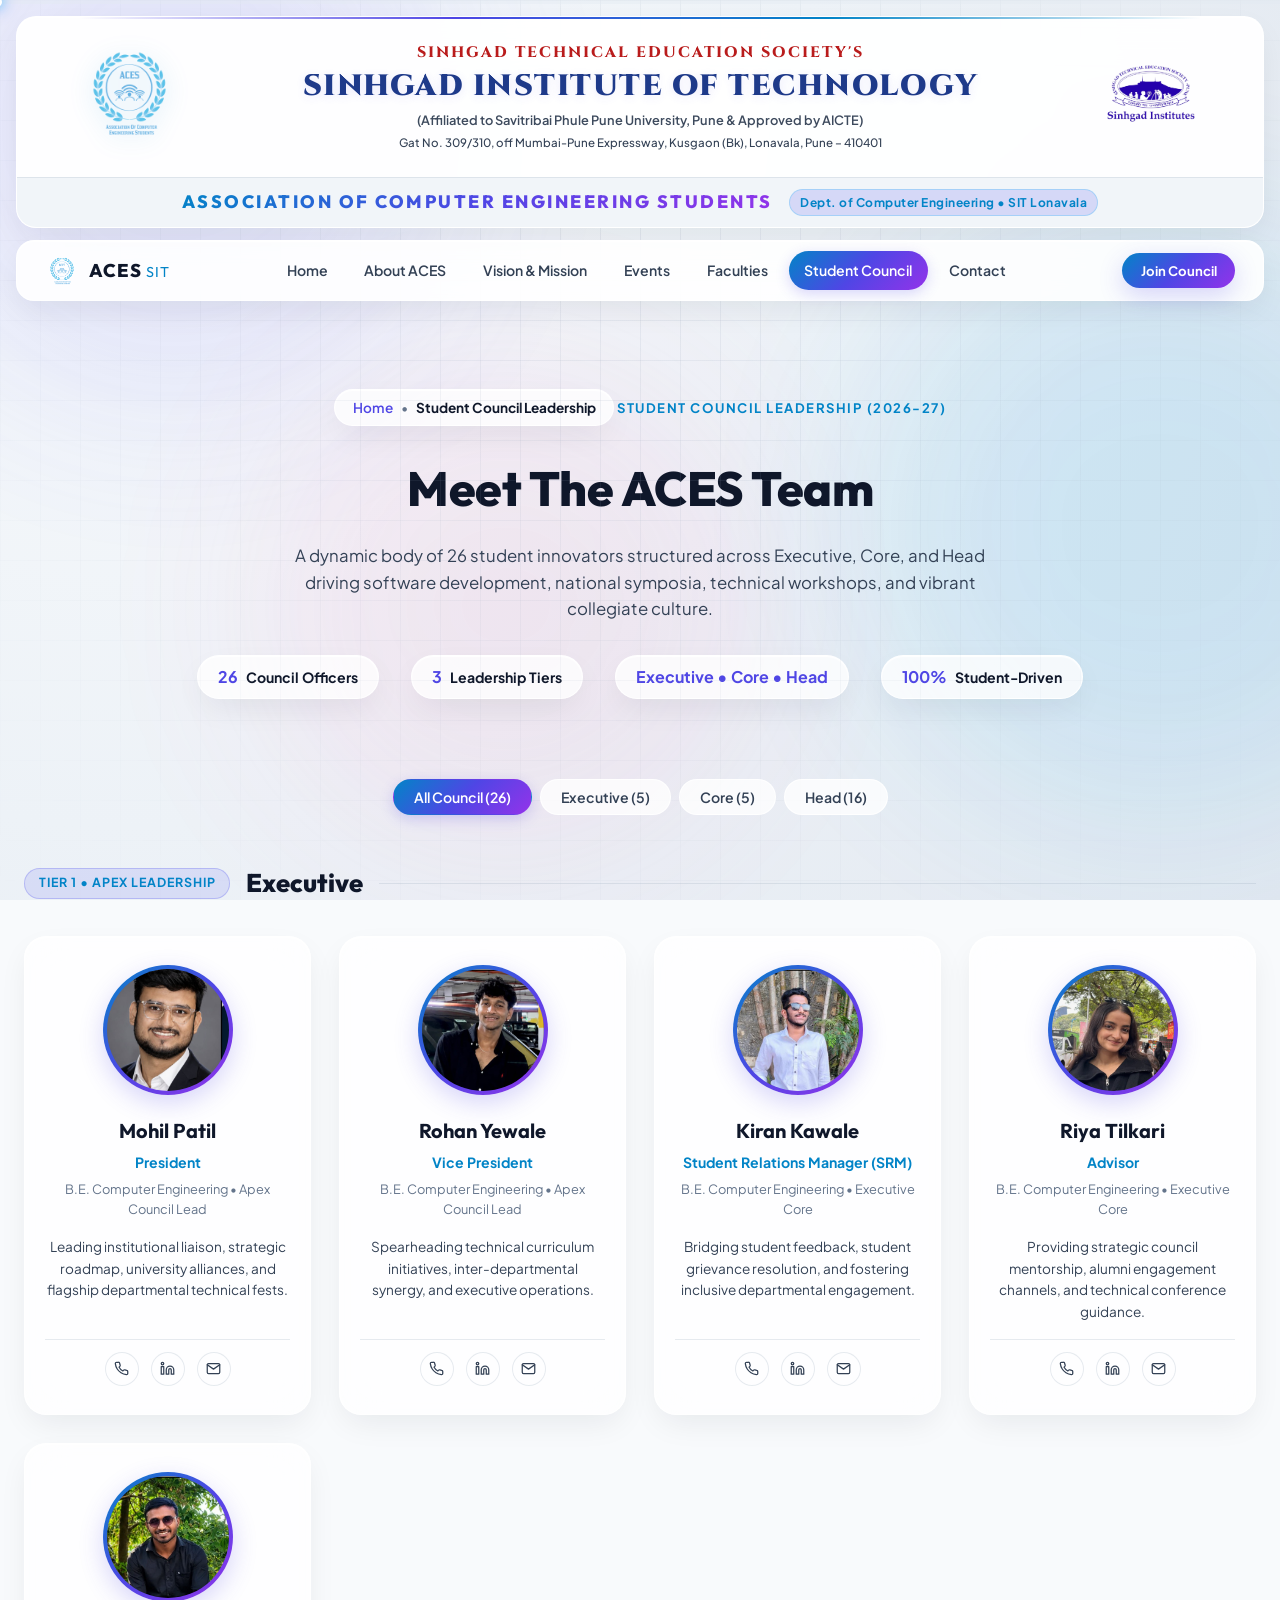
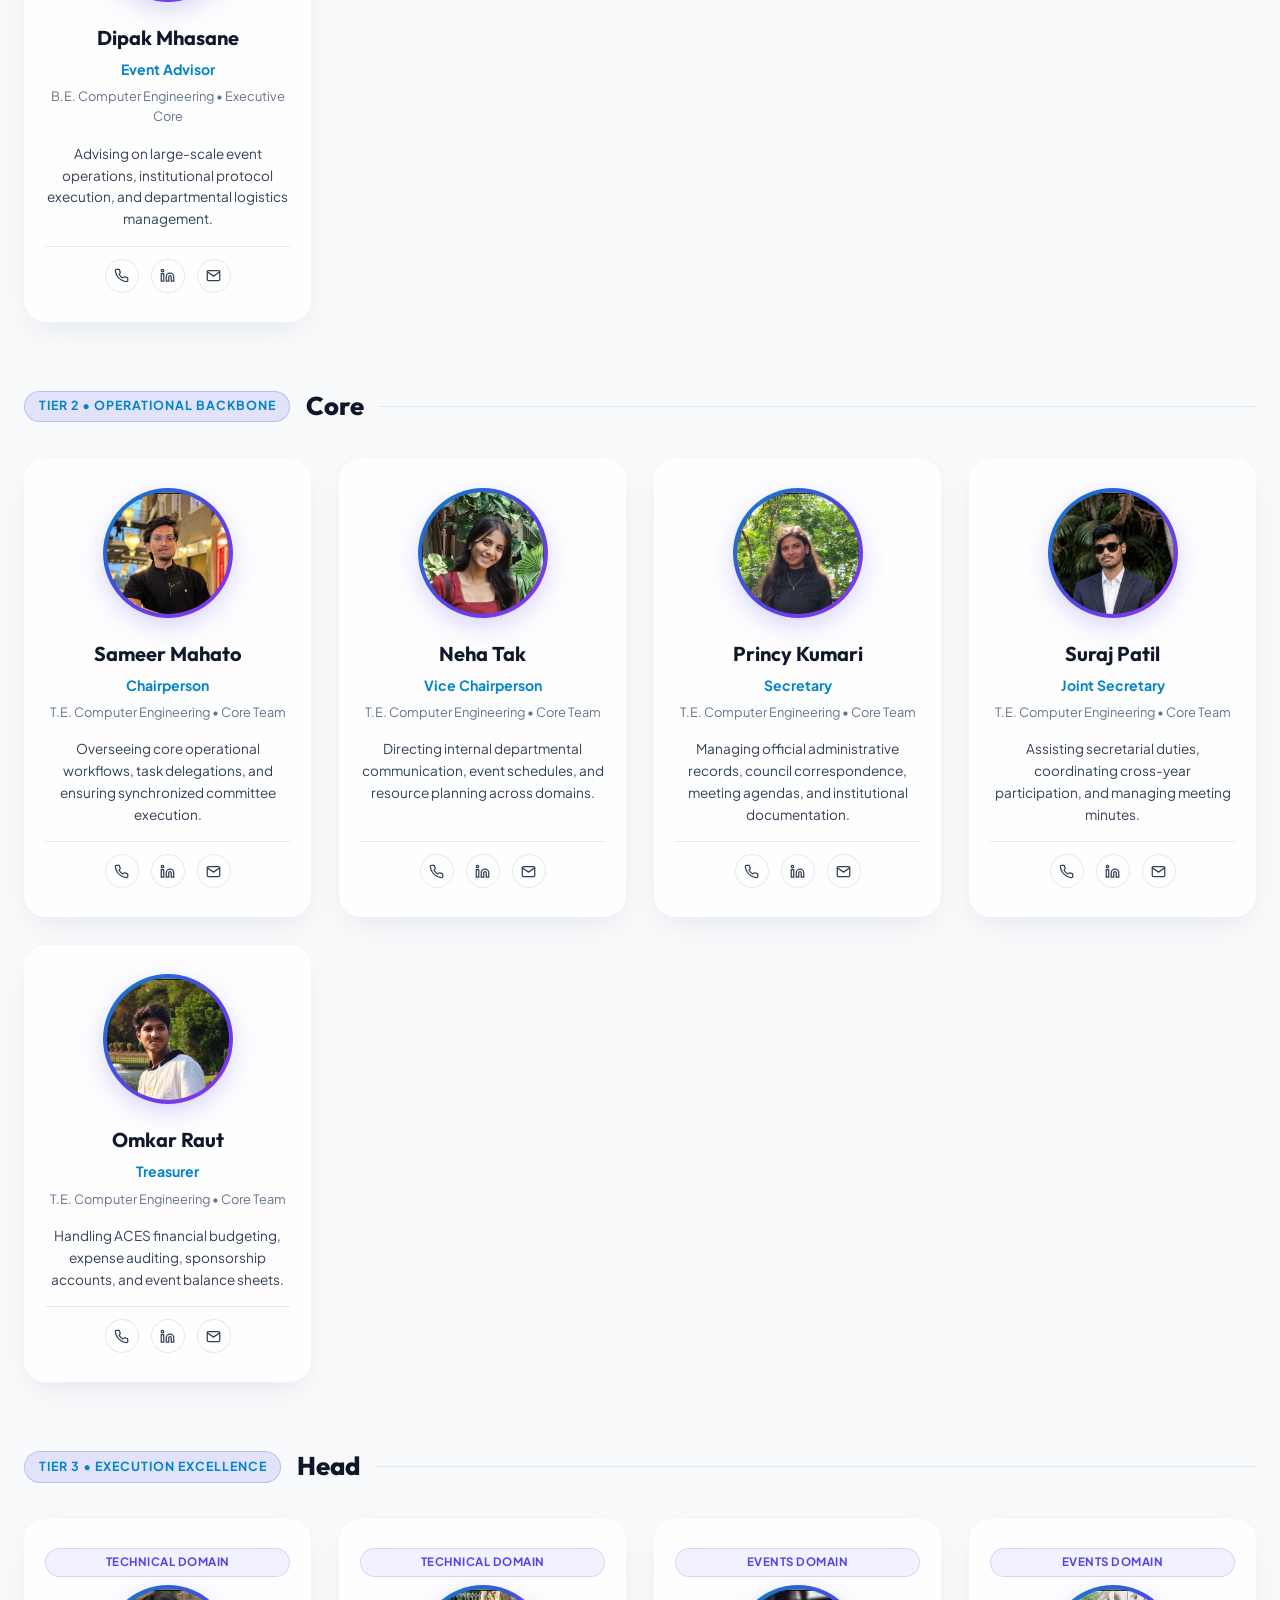
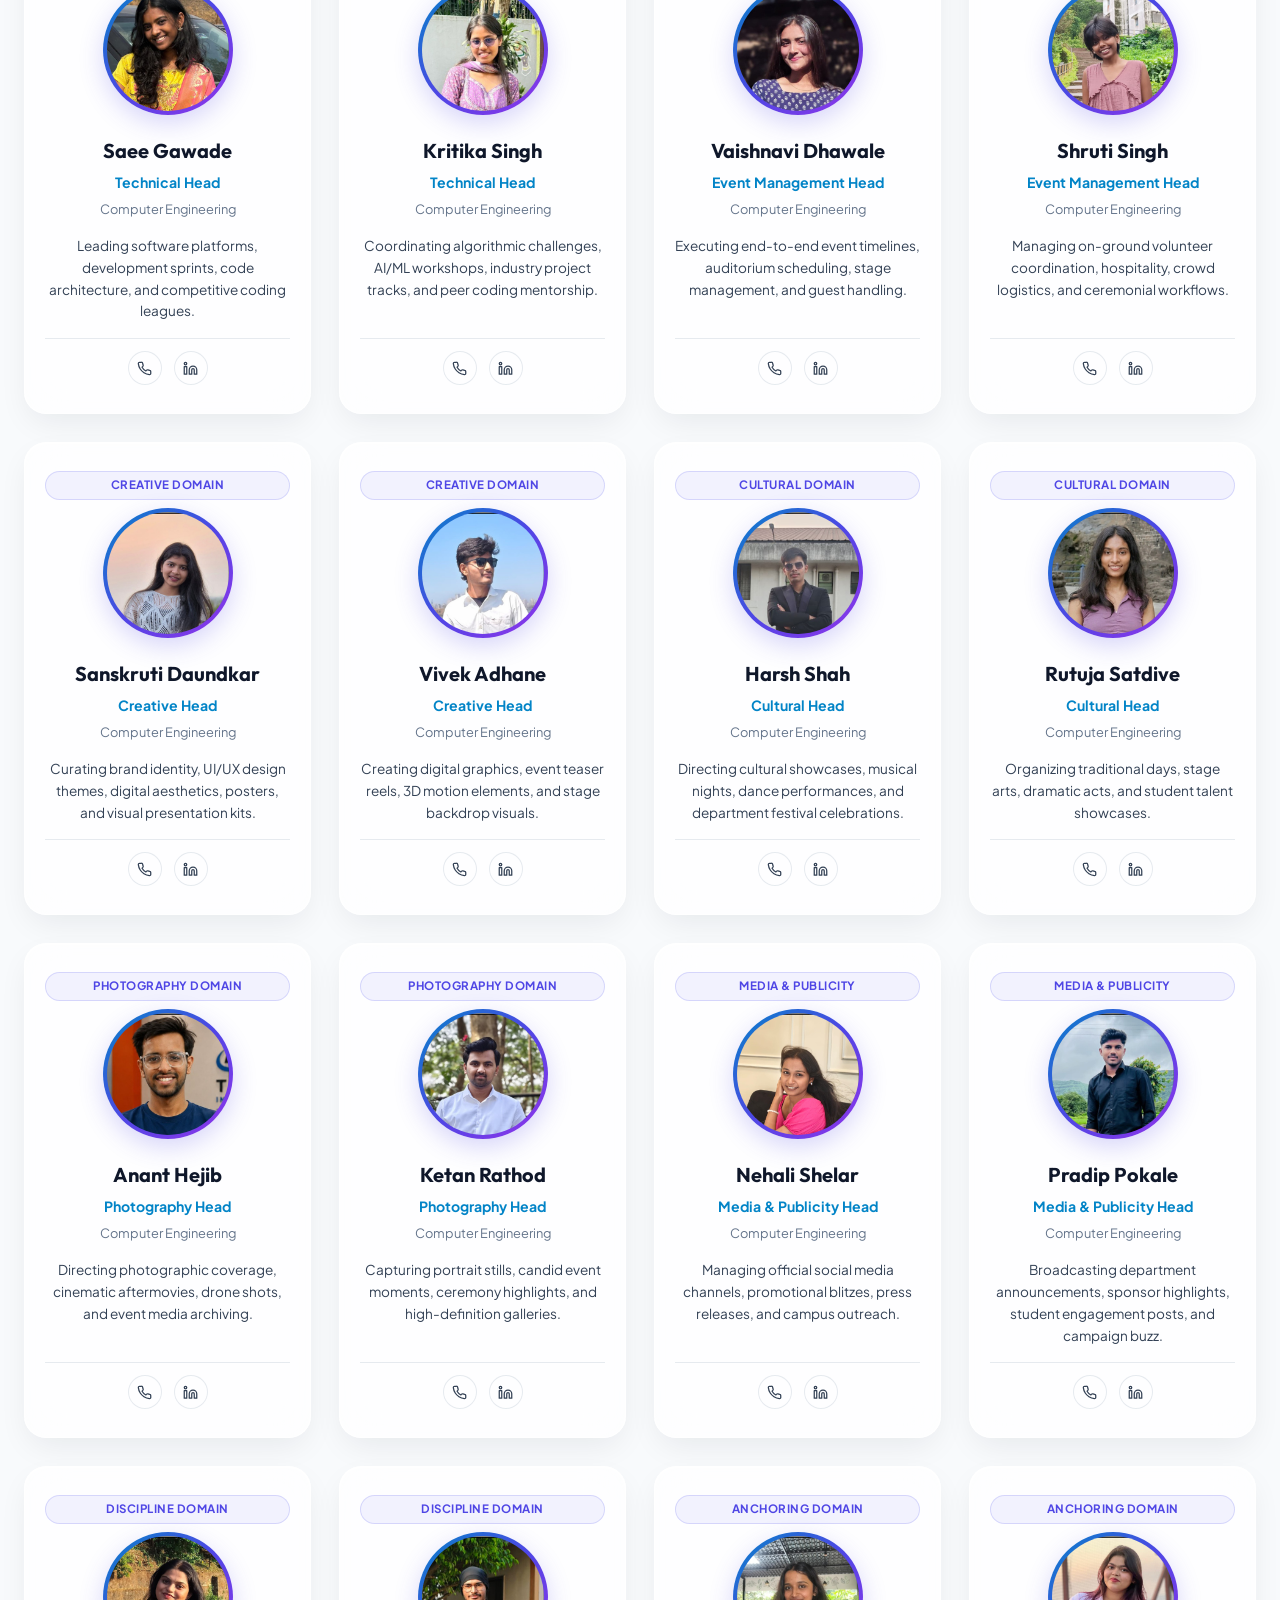
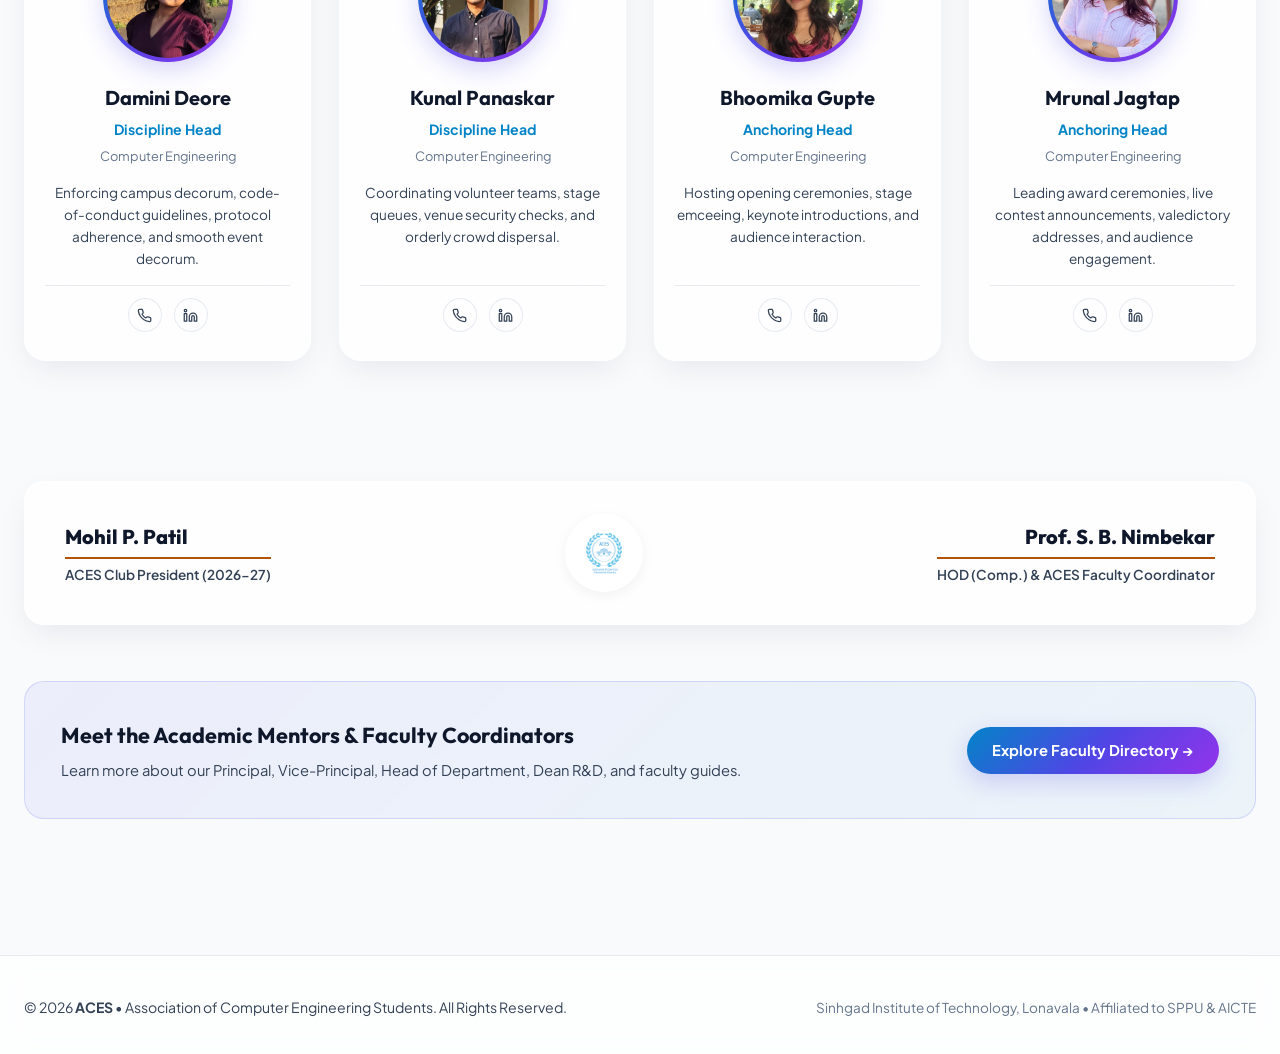
==== council.html @ c7957957 "Initial commit: ACES SIT official departmental website" ====
<!DOCTYPE html>
<html lang="en">
<head>
  <meta charset="UTF-8">
  <meta name="viewport" content="width=device-width, initial-scale=1.0">
  <meta name="description" content="Official Student Council Leadership Directory 2026-27 for ACES (Association of Computer Engineering Students) at Sinhgad Institute of Technology (SIT), Lonavala.">
  <meta name="keywords" content="ACES Student Council, Mohil Patil President, Rohan Yewale VP, Sameer Mahato Chairperson, SIT Lonavala, Computer Engineering Student Leaders">
  <title>Student Council Leadership 2026-27 | ACES SIT Lonavala</title>
  
  <!-- Favicon -->
  <link rel="icon" type="image/png" href="assets/aces-logo.png">
  
  <!-- Stylesheet -->
  <link rel="stylesheet" href="css/style.css">
</head>
<body>

  <!-- SVG Gradient Definitions -->
  <svg style="position: absolute; width: 0; height: 0; overflow: hidden;" aria-hidden="true">
    <defs>
      <linearGradient id="brandGradientSvg" x1="0%" y1="0%" x2="100%" y2="100%">
        <stop offset="0%" stop-color="#0284c7" />
        <stop offset="50%" stop-color="#4f46e5" />
        <stop offset="100%" stop-color="#db2777" />
      </linearGradient>
    </defs>
  </svg>

  <!-- Top Viewport Scroll Progress Bar -->
  <div id="scroll-progress-container" class="scroll-progress-container" aria-hidden="true">
    <div id="scroll-progress-bar" class="scroll-progress-bar">
      <div class="scroll-progress-glow"></div>
    </div>
  </div>

  <!-- Background Ambient Glow & Mesh -->
  <div class="ambient-glow" aria-hidden="true">
    <div class="orb orb-1"></div>
    <div class="orb orb-2"></div>
    <div class="orb orb-3"></div>
  </div>
  <div class="grid-mesh" aria-hidden="true"></div>

  <!-- ========================================================================
       1. OFFICIAL INSTITUTIONAL LETTERHEAD HEADER
       ======================================================================== -->
  <header class="institutional-letterhead-wrapper" id="top-letterhead">
    <div class="letterhead-container">
      
      <div class="letterhead-top-row">
        <!-- Left: Official ACES Logo -->
        <div class="letterhead-logo-aces">
          <a href="index.html" title="ACES - Association of Computer Engineering Students">
            <img src="assets/aces-logo.png" alt="ACES Logo" class="aces-official-logo-img">
          </a>
        </div>

        <!-- Center: Institutional Accreditation & Affiliation -->
        <div class="letterhead-center-text">
          <div class="society-title">SINHGAD TECHNICAL EDUCATION SOCIETY'S</div>
          <h1 class="institute-name">SINHGAD INSTITUTE OF TECHNOLOGY</h1>
          <div class="affiliation-text">(Affiliated to Savitribai Phule Pune University, Pune &amp; Approved by AICTE)</div>
          <div class="campus-address">Gat No. 309/310, off Mumbai-Pune Expressway, Kusgaon (Bk), Lonavala, Pune – 410401</div>
        </div>

        <!-- Right: Official Sinhgad Institutes Logo -->
        <div class="letterhead-logo-sinhgad">
          <a href="https://sit.sinhgad.edu/" target="_blank" rel="noopener noreferrer" title="Sinhgad Institutes">
            <img src="assets/sinhgad-logo.png" alt="Sinhgad Institutes Logo" class="sinhgad-official-logo-img">
          </a>
        </div>
      </div>

      <!-- Lower Letterhead Ribbon -->
      <div class="letterhead-ribbon">
        <span class="ribbon-text">ASSOCIATION OF COMPUTER ENGINEERING STUDENTS</span>
        <span class="ribbon-tag">Dept. of Computer Engineering &bull; SIT Lonavala</span>
      </div>

    </div>
  </header>

  <!-- ========================================================================
       2. STICKY GLASS NAVIGATION BAR
       ======================================================================== -->
  <nav class="sticky-nav-bar" id="sticky-nav" aria-label="Main Navigation">
    <div class="sticky-nav-inner">
      <a href="index.html" class="nav-brand-mini">
        <img src="assets/aces-logo.png" alt="ACES Emblem" class="mini-aces-logo">
        <span>ACES <span style="font-weight: 400; color: var(--cyan-accent); font-size: 0.9rem;">SIT</span></span>
      </a>

      <ul class="nav-links-menu">
        <li class="nav-pill-item"><a href="index.html#home">Home</a></li>
        <li class="nav-pill-item"><a href="index.html#about">About ACES</a></li>
        <li class="nav-pill-item"><a href="index.html#vision">Vision &amp; Mission</a></li>
        <li class="nav-pill-item"><a href="index.html#events">Events</a></li>
        <li class="nav-pill-item"><a href="faculties.html">Faculties</a></li>
        <li class="nav-pill-item"><a href="council.html" class="active">Student Council</a></li>
        <li class="nav-pill-item"><a href="index.html#contact">Contact</a></li>
      </ul>

      <!-- CTA Button -->
      <a href="index.html#contact" class="btn btn-primary nav-contact-btn" style="padding: 0.45rem 1.15rem; font-size: 0.82rem; border-radius: 9999px;">
        <span>Join Council</span>
      </a>
    </div>
  </nav>

  <!-- ========================================================================
       3. SUBPAGE HERO & BREADCRUMB
       ======================================================================== -->
  <main class="subpage-hero">
    <div class="container">
      <div class="breadcrumb-nav">
        <a href="index.html">Home</a>
        <span>&bull;</span>
        <span style="color: var(--text-main); font-weight: 700;">Student Council Leadership</span>
      </div>

      <span class="section-tag">Student Council Leadership (2026-27)</span>
      <h1 class="subpage-title">Meet The ACES Team</h1>
      <p class="subpage-desc">
        A dynamic body of 26 student innovators structured across Executive, Core, and Head driving software development, national symposia, technical workshops, and vibrant collegiate culture.
      </p>

      <!-- Quick Metrics Bar -->
      <div class="subpage-stats-bar">
        <div class="subpage-stat-badge">
          <strong>26</strong> Council Officers
        </div>
        <div class="subpage-stat-badge">
          <strong>3</strong> Leadership Tiers
        </div>
        <div class="subpage-stat-badge">
          <strong>Executive &bull; Core &bull; Head</strong>
        </div>
        <div class="subpage-stat-badge">
          <strong>100%</strong> Student-Driven
        </div>
      </div>
    </div>
  </main>

  <!-- ========================================================================
       4. STUDENT COUNCIL DIRECTORY
       ======================================================================== -->
  <section class="section-block" style="padding-top: 0;">
    <div class="container">
      
      <!-- Team Filter Bar -->
      <div class="events-filter-bar team-filter-bar" style="margin-bottom: 3rem;">
        <button type="button" class="filter-btn active" data-tier="all">All Council (26)</button>
        <button type="button" class="filter-btn" data-tier="executives">Executive (5)</button>
        <button type="button" class="filter-btn" data-tier="core">Core (5)</button>
        <button type="button" class="filter-btn" data-tier="heads">Head (16)</button>
      </div>

      <div class="team-hierarchy-wrap">
        
        <!-- ================= HIERARCHY TIER 1: EXECUTIVE CORE ================= -->
        <div class="tier-group" data-tier="executives">
          <div class="tier-header">
            <span class="tier-pill">Tier 1 &bull; Apex Leadership</span>
            <h3 class="tier-title">Executive</h3>
            <div class="tier-line"></div>
          </div>

          <div class="team-grid">
            <!-- 1. Mohil Patil - President -->
            <div class="team-card glass-card">
              <div class="team-avatar-wrap">
                <img src="assets/team/student-mohil-patil.jpg?v=1" alt="Mohil Patil - President ACES" class="team-avatar-img">
              </div>
              <h4 class="team-member-name">Mohil Patil</h4>
              <div class="team-member-role">President</div>
              <div class="team-member-dept">B.E. Computer Engineering &bull; Apex Council Lead</div>
              <p style="font-size: 0.85rem; color: var(--text-muted); margin-bottom: 1rem;">
                Leading institutional liaison, strategic roadmap, university alliances, and flagship departmental technical fests.
              </p>
              <div class="team-social-links">
                <a href="tel:+917822875590" class="social-icon-btn" aria-label="Call Mohil Patil" title="Phone: +91 7822875590"><svg width="15" height="15" viewBox="0 0 24 24" fill="none" stroke="currentColor" stroke-width="2" stroke-linecap="round" stroke-linejoin="round"><path d="M22 16.92v3a2 2 0 0 1-2.18 2 19.79 19.79 0 0 1-8.63-3.07 19.5 19.5 0 0 1-6-6 19.79 19.79 0 0 1-3.07-8.67A2 2 0 0 1 4.11 2h3a2 2 0 0 1 2 1.72 12.84 12.84 0 0 0 .7 2.81 2 2 0 0 1-.45 2.11L8.09 9.91a16 16 0 0 0 6 6l1.27-1.27a2 2 0 0 1 2.11-.45 12.84 12.84 0 0 0 2.81.7A2 2 0 0 1 22 16.92z"></path></svg></a>
                <a href="#" class="social-icon-btn" aria-label="LinkedIn" title="LinkedIn"><svg width="15" height="15" viewBox="0 0 24 24" fill="none" stroke="currentColor" stroke-width="2" stroke-linecap="round" stroke-linejoin="round"><path d="M16 8a6 6 0 0 1 6 6v7h-4v-7a2 2 0 0 0-2-2 2 2 0 0 0-2 2v7h-4v-7a6 6 0 0 1 6-6z"></path><rect x="2" y="9" width="4" height="12"></rect><circle cx="4" cy="4" r="2"></circle></svg></a>
                <a href="#" class="social-icon-btn" aria-label="Email" title="Email"><svg width="15" height="15" viewBox="0 0 24 24" fill="none" stroke="currentColor" stroke-width="2" stroke-linecap="round" stroke-linejoin="round"><path d="M4 4h16c1.1 0 2 .9 2 2v12c0 1.1-.9 2-2 2H4c-1.1 0-2-.9-2-2V6c0-1.1.9-2 2-2z"></path><polyline points="22,6 12,13 2,6"></polyline></svg></a>
              </div>
            </div>

            <!-- 2. Rohan Yewale - Vice President -->
            <div class="team-card glass-card">
              <div class="team-avatar-wrap">
                <img src="assets/team/student-rohan-yewale.jpg?v=1" alt="Rohan Yewale - Vice President ACES" class="team-avatar-img">
              </div>
              <h4 class="team-member-name">Rohan Yewale</h4>
              <div class="team-member-role">Vice President</div>
              <div class="team-member-dept">B.E. Computer Engineering &bull; Apex Council Lead</div>
              <p style="font-size: 0.85rem; color: var(--text-muted); margin-bottom: 1rem;">
                Spearheading technical curriculum initiatives, inter-departmental synergy, and executive operations.
              </p>
              <div class="team-social-links">
                <a href="tel:+917020464298" class="social-icon-btn" aria-label="Call Rohan Yewale" title="Phone: +91 70204 64298"><svg width="15" height="15" viewBox="0 0 24 24" fill="none" stroke="currentColor" stroke-width="2" stroke-linecap="round" stroke-linejoin="round"><path d="M22 16.92v3a2 2 0 0 1-2.18 2 19.79 19.79 0 0 1-8.63-3.07 19.5 19.5 0 0 1-6-6 19.79 19.79 0 0 1-3.07-8.67A2 2 0 0 1 4.11 2h3a2 2 0 0 1 2 1.72 12.84 12.84 0 0 0 .7 2.81 2 2 0 0 1-.45 2.11L8.09 9.91a16 16 0 0 0 6 6l1.27-1.27a2 2 0 0 1 2.11-.45 12.84 12.84 0 0 0 2.81.7A2 2 0 0 1 22 16.92z"></path></svg></a>
                <a href="#" class="social-icon-btn" aria-label="LinkedIn" title="LinkedIn"><svg width="15" height="15" viewBox="0 0 24 24" fill="none" stroke="currentColor" stroke-width="2" stroke-linecap="round" stroke-linejoin="round"><path d="M16 8a6 6 0 0 1 6 6v7h-4v-7a2 2 0 0 0-2-2 2 2 0 0 0-2 2v7h-4v-7a6 6 0 0 1 6-6z"></path><rect x="2" y="9" width="4" height="12"></rect><circle cx="4" cy="4" r="2"></circle></svg></a>
                <a href="#" class="social-icon-btn" aria-label="Email" title="Email"><svg width="15" height="15" viewBox="0 0 24 24" fill="none" stroke="currentColor" stroke-width="2" stroke-linecap="round" stroke-linejoin="round"><path d="M4 4h16c1.1 0 2 .9 2 2v12c0 1.1-.9 2-2 2H4c-1.1 0-2-.9-2-2V6c0-1.1.9-2 2-2z"></path><polyline points="22,6 12,13 2,6"></polyline></svg></a>
              </div>
            </div>

            <!-- 3. Kiran Kawale - SRM -->
            <div class="team-card glass-card">
              <div class="team-avatar-wrap">
                <img src="assets/team/student-kiran-kawale.jpg?v=1" alt="Kiran Kawale - Student Relations Manager (SRM) ACES" class="team-avatar-img">
              </div>
              <h4 class="team-member-name">Kiran Kawale</h4>
              <div class="team-member-role">Student Relations Manager (SRM)</div>
              <div class="team-member-dept">B.E. Computer Engineering &bull; Executive Core</div>
              <p style="font-size: 0.85rem; color: var(--text-muted); margin-bottom: 1rem;">
                Bridging student feedback, student grievance resolution, and fostering inclusive departmental engagement.
              </p>
              <div class="team-social-links">
                <a href="tel:+919158134676" class="social-icon-btn" aria-label="Call Kiran Kawale" title="Phone: +91 91581 34676"><svg width="15" height="15" viewBox="0 0 24 24" fill="none" stroke="currentColor" stroke-width="2" stroke-linecap="round" stroke-linejoin="round"><path d="M22 16.92v3a2 2 0 0 1-2.18 2 19.79 19.79 0 0 1-8.63-3.07 19.5 19.5 0 0 1-6-6 19.79 19.79 0 0 1-3.07-8.67A2 2 0 0 1 4.11 2h3a2 2 0 0 1 2 1.72 12.84 12.84 0 0 0 .7 2.81 2 2 0 0 1-.45 2.11L8.09 9.91a16 16 0 0 0 6 6l1.27-1.27a2 2 0 0 1 2.11-.45 12.84 12.84 0 0 0 2.81.7A2 2 0 0 1 22 16.92z"></path></svg></a>
                <a href="#" class="social-icon-btn" aria-label="LinkedIn" title="LinkedIn"><svg width="15" height="15" viewBox="0 0 24 24" fill="none" stroke="currentColor" stroke-width="2" stroke-linecap="round" stroke-linejoin="round"><path d="M16 8a6 6 0 0 1 6 6v7h-4v-7a2 2 0 0 0-2-2 2 2 0 0 0-2 2v7h-4v-7a6 6 0 0 1 6-6z"></path><rect x="2" y="9" width="4" height="12"></rect><circle cx="4" cy="4" r="2"></circle></svg></a>
                <a href="#" class="social-icon-btn" aria-label="Email" title="Email"><svg width="15" height="15" viewBox="0 0 24 24" fill="none" stroke="currentColor" stroke-width="2" stroke-linecap="round" stroke-linejoin="round"><path d="M4 4h16c1.1 0 2 .9 2 2v12c0 1.1-.9 2-2 2H4c-1.1 0-2-.9-2-2V6c0-1.1.9-2 2-2z"></path><polyline points="22,6 12,13 2,6"></polyline></svg></a>
              </div>
            </div>

            <!-- 4. Riya Tilkari - Advisor -->
            <div class="team-card glass-card">
              <div class="team-avatar-wrap">
                <img src="assets/team/student-riya-tilkari.jpg?v=1" alt="Riya Tilkari - Advisor ACES" class="team-avatar-img">
              </div>
              <h4 class="team-member-name">Riya Tilkari</h4>
              <div class="team-member-role">Advisor</div>
              <div class="team-member-dept">B.E. Computer Engineering &bull; Executive Core</div>
              <p style="font-size: 0.85rem; color: var(--text-muted); margin-bottom: 1rem;">
                Providing strategic council mentorship, alumni engagement channels, and technical conference guidance.
              </p>
              <div class="team-social-links">
                <a href="tel:+917776027782" class="social-icon-btn" aria-label="Call Riya Tilkari" title="Phone: +91 77760 27782"><svg width="15" height="15" viewBox="0 0 24 24" fill="none" stroke="currentColor" stroke-width="2" stroke-linecap="round" stroke-linejoin="round"><path d="M22 16.92v3a2 2 0 0 1-2.18 2 19.79 19.79 0 0 1-8.63-3.07 19.5 19.5 0 0 1-6-6 19.79 19.79 0 0 1-3.07-8.67A2 2 0 0 1 4.11 2h3a2 2 0 0 1 2 1.72 12.84 12.84 0 0 0 .7 2.81 2 2 0 0 1-.45 2.11L8.09 9.91a16 16 0 0 0 6 6l1.27-1.27a2 2 0 0 1 2.11-.45 12.84 12.84 0 0 0 2.81.7A2 2 0 0 1 22 16.92z"></path></svg></a>
                <a href="#" class="social-icon-btn" aria-label="LinkedIn" title="LinkedIn"><svg width="15" height="15" viewBox="0 0 24 24" fill="none" stroke="currentColor" stroke-width="2" stroke-linecap="round" stroke-linejoin="round"><path d="M16 8a6 6 0 0 1 6 6v7h-4v-7a2 2 0 0 0-2-2 2 2 0 0 0-2 2v7h-4v-7a6 6 0 0 1 6-6z"></path><rect x="2" y="9" width="4" height="12"></rect><circle cx="4" cy="4" r="2"></circle></svg></a>
                <a href="#" class="social-icon-btn" aria-label="Email" title="Email"><svg width="15" height="15" viewBox="0 0 24 24" fill="none" stroke="currentColor" stroke-width="2" stroke-linecap="round" stroke-linejoin="round"><path d="M4 4h16c1.1 0 2 .9 2 2v12c0 1.1-.9 2-2 2H4c-1.1 0-2-.9-2-2V6c0-1.1.9-2 2-2z"></path><polyline points="22,6 12,13 2,6"></polyline></svg></a>
              </div>
            </div>

            <!-- 5. Dipak Mhasane - Event Advisor -->
            <div class="team-card glass-card">
              <div class="team-avatar-wrap">
                <img src="assets/team/student-dipak-mhasane.jpg?v=1" alt="Dipak Mhasane - Event Advisor ACES" class="team-avatar-img">
              </div>
              <h4 class="team-member-name">Dipak Mhasane</h4>
              <div class="team-member-role">Event Advisor</div>
              <div class="team-member-dept">B.E. Computer Engineering &bull; Executive Core</div>
              <p style="font-size: 0.85rem; color: var(--text-muted); margin-bottom: 1rem;">
                Advising on large-scale event operations, institutional protocol execution, and departmental logistics management.
              </p>
              <div class="team-social-links">
                <a href="tel:+918830594851" class="social-icon-btn" aria-label="Call Dipak Mhasane" title="Phone: +91 88305 94851"><svg width="15" height="15" viewBox="0 0 24 24" fill="none" stroke="currentColor" stroke-width="2" stroke-linecap="round" stroke-linejoin="round"><path d="M22 16.92v3a2 2 0 0 1-2.18 2 19.79 19.79 0 0 1-8.63-3.07 19.5 19.5 0 0 1-6-6 19.79 19.79 0 0 1-3.07-8.67A2 2 0 0 1 4.11 2h3a2 2 0 0 1 2 1.72 12.84 12.84 0 0 0 .7 2.81 2 2 0 0 1-.45 2.11L8.09 9.91a16 16 0 0 0 6 6l1.27-1.27a2 2 0 0 1 2.11-.45 12.84 12.84 0 0 0 2.81.7A2 2 0 0 1 22 16.92z"></path></svg></a>
                <a href="#" class="social-icon-btn" aria-label="LinkedIn" title="LinkedIn"><svg width="15" height="15" viewBox="0 0 24 24" fill="none" stroke="currentColor" stroke-width="2" stroke-linecap="round" stroke-linejoin="round"><path d="M16 8a6 6 0 0 1 6 6v7h-4v-7a2 2 0 0 0-2-2 2 2 0 0 0-2 2v7h-4v-7a6 6 0 0 1 6-6z"></path><rect x="2" y="9" width="4" height="12"></rect><circle cx="4" cy="4" r="2"></circle></svg></a>
                <a href="#" class="social-icon-btn" aria-label="Email" title="Email"><svg width="15" height="15" viewBox="0 0 24 24" fill="none" stroke="currentColor" stroke-width="2" stroke-linecap="round" stroke-linejoin="round"><path d="M4 4h16c1.1 0 2 .9 2 2v12c0 1.1-.9 2-2 2H4c-1.1 0-2-.9-2-2V6c0-1.1.9-2 2-2z"></path><polyline points="22,6 12,13 2,6"></polyline></svg></a>
              </div>
            </div>
          </div>
        </div>

        <!-- ================= HIERARCHY TIER 2: CORE TEAM ================= -->
        <div class="tier-group" data-tier="core">
          <div class="tier-header">
            <span class="tier-pill">Tier 2 &bull; Operational Backbone</span>
            <h3 class="tier-title">Core</h3>
            <div class="tier-line"></div>
          </div>

          <div class="team-grid">
            <!-- 1. Sameer Mahato - Chairperson -->
            <div class="team-card glass-card">
              <div class="team-avatar-wrap">
                <img src="assets/team/student-sameer-mahato.jpg?v=1" alt="Sameer Mahato - Chairperson ACES" class="team-avatar-img">
              </div>
              <h4 class="team-member-name">Sameer Mahato</h4>
              <div class="team-member-role">Chairperson</div>
              <div class="team-member-dept">T.E. Computer Engineering &bull; Core Team</div>
              <p style="font-size: 0.85rem; color: var(--text-muted); margin-bottom: 1rem;">
                Overseeing core operational workflows, task delegations, and ensuring synchronized committee execution.
              </p>
              <div class="team-social-links">
                <a href="tel:+919158134676" class="social-icon-btn" aria-label="Call Sameer Mahato" title="Phone: +91 91581 34676"><svg width="15" height="15" viewBox="0 0 24 24" fill="none" stroke="currentColor" stroke-width="2" stroke-linecap="round" stroke-linejoin="round"><path d="M22 16.92v3a2 2 0 0 1-2.18 2 19.79 19.79 0 0 1-8.63-3.07 19.5 19.5 0 0 1-6-6 19.79 19.79 0 0 1-3.07-8.67A2 2 0 0 1 4.11 2h3a2 2 0 0 1 2 1.72 12.84 12.84 0 0 0 .7 2.81 2 2 0 0 1-.45 2.11L8.09 9.91a16 16 0 0 0 6 6l1.27-1.27a2 2 0 0 1 2.11-.45 12.84 12.84 0 0 0 2.81.7A2 2 0 0 1 22 16.92z"></path></svg></a>
                <a href="#" class="social-icon-btn" aria-label="LinkedIn" title="LinkedIn"><svg width="15" height="15" viewBox="0 0 24 24" fill="none" stroke="currentColor" stroke-width="2" stroke-linecap="round" stroke-linejoin="round"><path d="M16 8a6 6 0 0 1 6 6v7h-4v-7a2 2 0 0 0-2-2 2 2 0 0 0-2 2v7h-4v-7a6 6 0 0 1 6-6z"></path><rect x="2" y="9" width="4" height="12"></rect><circle cx="4" cy="4" r="2"></circle></svg></a>
                <a href="#" class="social-icon-btn" aria-label="Email" title="Email"><svg width="15" height="15" viewBox="0 0 24 24" fill="none" stroke="currentColor" stroke-width="2" stroke-linecap="round" stroke-linejoin="round"><path d="M4 4h16c1.1 0 2 .9 2 2v12c0 1.1-.9 2-2 2H4c-1.1 0-2-.9-2-2V6c0-1.1.9-2 2-2z"></path><polyline points="22,6 12,13 2,6"></polyline></svg></a>
              </div>
            </div>

            <!-- 2. Neha Tak - Vice Chairperson -->
            <div class="team-card glass-card">
              <div class="team-avatar-wrap">
                <img src="assets/team/student-neha-tak.jpg?v=1" alt="Neha Tak - Vice Chairperson ACES" class="team-avatar-img">
              </div>
              <h4 class="team-member-name">Neha Tak</h4>
              <div class="team-member-role">Vice Chairperson</div>
              <div class="team-member-dept">T.E. Computer Engineering &bull; Core Team</div>
              <p style="font-size: 0.85rem; color: var(--text-muted); margin-bottom: 1rem;">
                Directing internal departmental communication, event schedules, and resource planning across domains.
              </p>
              <div class="team-social-links">
                <a href="tel:+917666217689" class="social-icon-btn" aria-label="Call Neha Tak" title="Phone: +91 76662 17689"><svg width="15" height="15" viewBox="0 0 24 24" fill="none" stroke="currentColor" stroke-width="2" stroke-linecap="round" stroke-linejoin="round"><path d="M22 16.92v3a2 2 0 0 1-2.18 2 19.79 19.79 0 0 1-8.63-3.07 19.5 19.5 0 0 1-6-6 19.79 19.79 0 0 1-3.07-8.67A2 2 0 0 1 4.11 2h3a2 2 0 0 1 2 1.72 12.84 12.84 0 0 0 .7 2.81 2 2 0 0 1-.45 2.11L8.09 9.91a16 16 0 0 0 6 6l1.27-1.27a2 2 0 0 1 2.11-.45 12.84 12.84 0 0 0 2.81.7A2 2 0 0 1 22 16.92z"></path></svg></a>
                <a href="#" class="social-icon-btn" aria-label="LinkedIn" title="LinkedIn"><svg width="15" height="15" viewBox="0 0 24 24" fill="none" stroke="currentColor" stroke-width="2" stroke-linecap="round" stroke-linejoin="round"><path d="M16 8a6 6 0 0 1 6 6v7h-4v-7a2 2 0 0 0-2-2 2 2 0 0 0-2 2v7h-4v-7a6 6 0 0 1 6-6z"></path><rect x="2" y="9" width="4" height="12"></rect><circle cx="4" cy="4" r="2"></circle></svg></a>
                <a href="#" class="social-icon-btn" aria-label="Email" title="Email"><svg width="15" height="15" viewBox="0 0 24 24" fill="none" stroke="currentColor" stroke-width="2" stroke-linecap="round" stroke-linejoin="round"><path d="M4 4h16c1.1 0 2 .9 2 2v12c0 1.1-.9 2-2 2H4c-1.1 0-2-.9-2-2V6c0-1.1.9-2 2-2z"></path><polyline points="22,6 12,13 2,6"></polyline></svg></a>
              </div>
            </div>

            <!-- 3. Princy Kumari - Secretary -->
            <div class="team-card glass-card">
              <div class="team-avatar-wrap">
                <img src="assets/team/student-princy-kumari.jpg?v=1" alt="Princy Kumari - Secretary ACES" class="team-avatar-img">
              </div>
              <h4 class="team-member-name">Princy Kumari</h4>
              <div class="team-member-role">Secretary</div>
              <div class="team-member-dept">T.E. Computer Engineering &bull; Core Team</div>
              <p style="font-size: 0.85rem; color: var(--text-muted); margin-bottom: 1rem;">
                Managing official administrative records, council correspondence, meeting agendas, and institutional documentation.
              </p>
              <div class="team-social-links">
                <a href="tel:+917292835797" class="social-icon-btn" aria-label="Call Princy Kumari" title="Phone: +91 72928 35797"><svg width="15" height="15" viewBox="0 0 24 24" fill="none" stroke="currentColor" stroke-width="2" stroke-linecap="round" stroke-linejoin="round"><path d="M22 16.92v3a2 2 0 0 1-2.18 2 19.79 19.79 0 0 1-8.63-3.07 19.5 19.5 0 0 1-6-6 19.79 19.79 0 0 1-3.07-8.67A2 2 0 0 1 4.11 2h3a2 2 0 0 1 2 1.72 12.84 12.84 0 0 0 .7 2.81 2 2 0 0 1-.45 2.11L8.09 9.91a16 16 0 0 0 6 6l1.27-1.27a2 2 0 0 1 2.11-.45 12.84 12.84 0 0 0 2.81.7A2 2 0 0 1 22 16.92z"></path></svg></a>
                <a href="#" class="social-icon-btn" aria-label="LinkedIn" title="LinkedIn"><svg width="15" height="15" viewBox="0 0 24 24" fill="none" stroke="currentColor" stroke-width="2" stroke-linecap="round" stroke-linejoin="round"><path d="M16 8a6 6 0 0 1 6 6v7h-4v-7a2 2 0 0 0-2-2 2 2 0 0 0-2 2v7h-4v-7a6 6 0 0 1 6-6z"></path><rect x="2" y="9" width="4" height="12"></rect><circle cx="4" cy="4" r="2"></circle></svg></a>
                <a href="#" class="social-icon-btn" aria-label="Email" title="Email"><svg width="15" height="15" viewBox="0 0 24 24" fill="none" stroke="currentColor" stroke-width="2" stroke-linecap="round" stroke-linejoin="round"><path d="M4 4h16c1.1 0 2 .9 2 2v12c0 1.1-.9 2-2 2H4c-1.1 0-2-.9-2-2V6c0-1.1.9-2 2-2z"></path><polyline points="22,6 12,13 2,6"></polyline></svg></a>
              </div>
            </div>

            <!-- 4. Suraj Patil - Joint Secretary -->
            <div class="team-card glass-card">
              <div class="team-avatar-wrap">
                <img src="assets/team/student-suraj-patil.jpg?v=1" alt="Suraj Patil - Joint Secretary ACES" class="team-avatar-img">
              </div>
              <h4 class="team-member-name">Suraj Patil</h4>
              <div class="team-member-role">Joint Secretary</div>
              <div class="team-member-dept">T.E. Computer Engineering &bull; Core Team</div>
              <p style="font-size: 0.85rem; color: var(--text-muted); margin-bottom: 1rem;">
                Assisting secretarial duties, coordinating cross-year participation, and managing meeting minutes.
              </p>
              <div class="team-social-links">
                <a href="tel:+918010231211" class="social-icon-btn" aria-label="Call Suraj Patil" title="Phone: +91 80102 31211"><svg width="15" height="15" viewBox="0 0 24 24" fill="none" stroke="currentColor" stroke-width="2" stroke-linecap="round" stroke-linejoin="round"><path d="M22 16.92v3a2 2 0 0 1-2.18 2 19.79 19.79 0 0 1-8.63-3.07 19.5 19.5 0 0 1-6-6 19.79 19.79 0 0 1-3.07-8.67A2 2 0 0 1 4.11 2h3a2 2 0 0 1 2 1.72 12.84 12.84 0 0 0 .7 2.81 2 2 0 0 1-.45 2.11L8.09 9.91a16 16 0 0 0 6 6l1.27-1.27a2 2 0 0 1 2.11-.45 12.84 12.84 0 0 0 2.81.7A2 2 0 0 1 22 16.92z"></path></svg></a>
                <a href="#" class="social-icon-btn" aria-label="LinkedIn" title="LinkedIn"><svg width="15" height="15" viewBox="0 0 24 24" fill="none" stroke="currentColor" stroke-width="2" stroke-linecap="round" stroke-linejoin="round"><path d="M16 8a6 6 0 0 1 6 6v7h-4v-7a2 2 0 0 0-2-2 2 2 0 0 0-2 2v7h-4v-7a6 6 0 0 1 6-6z"></path><rect x="2" y="9" width="4" height="12"></rect><circle cx="4" cy="4" r="2"></circle></svg></a>
                <a href="#" class="social-icon-btn" aria-label="Email" title="Email"><svg width="15" height="15" viewBox="0 0 24 24" fill="none" stroke="currentColor" stroke-width="2" stroke-linecap="round" stroke-linejoin="round"><path d="M4 4h16c1.1 0 2 .9 2 2v12c0 1.1-.9 2-2 2H4c-1.1 0-2-.9-2-2V6c0-1.1.9-2 2-2z"></path><polyline points="22,6 12,13 2,6"></polyline></svg></a>
              </div>
            </div>

            <!-- 5. Omkar Raut - Treasurer -->
            <div class="team-card glass-card">
              <div class="team-avatar-wrap">
                <img src="assets/team/student-omkar-raut.jpg?v=1" alt="Omkar Raut - Treasurer ACES" class="team-avatar-img">
              </div>
              <h4 class="team-member-name">Omkar Raut</h4>
              <div class="team-member-role">Treasurer</div>
              <div class="team-member-dept">T.E. Computer Engineering &bull; Core Team</div>
              <p style="font-size: 0.85rem; color: var(--text-muted); margin-bottom: 1rem;">
                Handling ACES financial budgeting, expense auditing, sponsorship accounts, and event balance sheets.
              </p>
              <div class="team-social-links">
                <a href="tel:+919422020878" class="social-icon-btn" aria-label="Call Omkar Raut" title="Phone: +91 94220 20878"><svg width="15" height="15" viewBox="0 0 24 24" fill="none" stroke="currentColor" stroke-width="2" stroke-linecap="round" stroke-linejoin="round"><path d="M22 16.92v3a2 2 0 0 1-2.18 2 19.79 19.79 0 0 1-8.63-3.07 19.5 19.5 0 0 1-6-6 19.79 19.79 0 0 1-3.07-8.67A2 2 0 0 1 4.11 2h3a2 2 0 0 1 2 1.72 12.84 12.84 0 0 0 .7 2.81 2 2 0 0 1-.45 2.11L8.09 9.91a16 16 0 0 0 6 6l1.27-1.27a2 2 0 0 1 2.11-.45 12.84 12.84 0 0 0 2.81.7A2 2 0 0 1 22 16.92z"></path></svg></a>
                <a href="#" class="social-icon-btn" aria-label="LinkedIn" title="LinkedIn"><svg width="15" height="15" viewBox="0 0 24 24" fill="none" stroke="currentColor" stroke-width="2" stroke-linecap="round" stroke-linejoin="round"><path d="M16 8a6 6 0 0 1 6 6v7h-4v-7a2 2 0 0 0-2-2 2 2 0 0 0-2 2v7h-4v-7a6 6 0 0 1 6-6z"></path><rect x="2" y="9" width="4" height="12"></rect><circle cx="4" cy="4" r="2"></circle></svg></a>
                <a href="#" class="social-icon-btn" aria-label="Email" title="Email"><svg width="15" height="15" viewBox="0 0 24 24" fill="none" stroke="currentColor" stroke-width="2" stroke-linecap="round" stroke-linejoin="round"><path d="M4 4h16c1.1 0 2 .9 2 2v12c0 1.1-.9 2-2 2H4c-1.1 0-2-.9-2-2V6c0-1.1.9-2 2-2z"></path><polyline points="22,6 12,13 2,6"></polyline></svg></a>
              </div>
            </div>
          </div>
        </div>

        <!-- ================= HIERARCHY TIER 3: DOMAIN HEADS ================= -->
        <div class="tier-group" data-tier="heads">
          <div class="tier-header">
            <span class="tier-pill">Tier 3 &bull; Execution Excellence</span>
            <h3 class="tier-title">Head</h3>
            <div class="tier-line"></div>
          </div>

          <div class="team-grid">
            <!-- Saee Gawade - Technical Head -->
            <div class="team-card glass-card">
              <span class="domain-badge">Technical Domain</span>
              <div class="team-avatar-wrap">
                <img src="assets/team/student-saee-gawade.jpg?v=1" alt="Saee Gawade - Technical Head ACES" class="team-avatar-img">
              </div>
              <h4 class="team-member-name">Saee Gawade</h4>
              <div class="team-member-role">Technical Head</div>
              <div class="team-member-dept">Computer Engineering</div>
              <p style="font-size: 0.85rem; color: var(--text-muted); margin-bottom: 1rem;">
                Leading software platforms, development sprints, code architecture, and competitive coding leagues.
              </p>
              <div class="team-social-links">
                <a href="tel:+918080698265" class="social-icon-btn" aria-label="Call Saee Gawade" title="Phone: +91 8080698265"><svg width="15" height="15" viewBox="0 0 24 24" fill="none" stroke="currentColor" stroke-width="2" stroke-linecap="round" stroke-linejoin="round"><path d="M22 16.92v3a2 2 0 0 1-2.18 2 19.79 19.79 0 0 1-8.63-3.07 19.5 19.5 0 0 1-6-6 19.79 19.79 0 0 1-3.07-8.67A2 2 0 0 1 4.11 2h3a2 2 0 0 1 2 1.72 12.84 12.84 0 0 0 .7 2.81 2 2 0 0 1-.45 2.11L8.09 9.91a16 16 0 0 0 6 6l1.27-1.27a2 2 0 0 1 2.11-.45 12.84 12.84 0 0 0 2.81.7A2 2 0 0 1 22 16.92z"></path></svg></a>
                <a href="#" class="social-icon-btn" aria-label="LinkedIn" title="LinkedIn"><svg width="15" height="15" viewBox="0 0 24 24" fill="none" stroke="currentColor" stroke-width="2" stroke-linecap="round" stroke-linejoin="round"><path d="M16 8a6 6 0 0 1 6 6v7h-4v-7a2 2 0 0 0-2-2 2 2 0 0 0-2 2v7h-4v-7a6 6 0 0 1 6-6z"></path><rect x="2" y="9" width="4" height="12"></rect><circle cx="4" cy="4" r="2"></circle></svg></a>
              </div>
            </div>

            <!-- Kritika Singh - Technical Head -->
            <div class="team-card glass-card">
              <span class="domain-badge">Technical Domain</span>
              <div class="team-avatar-wrap">
                <img src="assets/team/student-kritika-singh.jpg?v=1" alt="Kritika Singh - Technical Head ACES" class="team-avatar-img">
              </div>
              <h4 class="team-member-name">Kritika Singh</h4>
              <div class="team-member-role">Technical Head</div>
              <div class="team-member-dept">Computer Engineering</div>
              <p style="font-size: 0.85rem; color: var(--text-muted); margin-bottom: 1rem;">
                Coordinating algorithmic challenges, AI/ML workshops, industry project tracks, and peer coding mentorship.
              </p>
              <div class="team-social-links">
                <a href="tel:+918539024422" class="social-icon-btn" aria-label="Call Kritika Singh" title="Phone: +91 85390 24422"><svg width="15" height="15" viewBox="0 0 24 24" fill="none" stroke="currentColor" stroke-width="2" stroke-linecap="round" stroke-linejoin="round"><path d="M22 16.92v3a2 2 0 0 1-2.18 2 19.79 19.79 0 0 1-8.63-3.07 19.5 19.5 0 0 1-6-6 19.79 19.79 0 0 1-3.07-8.67A2 2 0 0 1 4.11 2h3a2 2 0 0 1 2 1.72 12.84 12.84 0 0 0 .7 2.81 2 2 0 0 1-.45 2.11L8.09 9.91a16 16 0 0 0 6 6l1.27-1.27a2 2 0 0 1 2.11-.45 12.84 12.84 0 0 0 2.81.7A2 2 0 0 1 22 16.92z"></path></svg></a>
                <a href="#" class="social-icon-btn" aria-label="LinkedIn" title="LinkedIn"><svg width="15" height="15" viewBox="0 0 24 24" fill="none" stroke="currentColor" stroke-width="2" stroke-linecap="round" stroke-linejoin="round"><path d="M16 8a6 6 0 0 1 6 6v7h-4v-7a2 2 0 0 0-2-2 2 2 0 0 0-2 2v7h-4v-7a6 6 0 0 1 6-6z"></path><rect x="2" y="9" width="4" height="12"></rect><circle cx="4" cy="4" r="2"></circle></svg></a>
              </div>
            </div>

            <!-- Vaishnavi Dhawale - Event Management Head -->
            <div class="team-card glass-card">
              <span class="domain-badge">Events Domain</span>
              <div class="team-avatar-wrap">
                <img src="assets/team/student-vaishnavi-dhawale.jpg?v=1" alt="Vaishnavi Dhawale - Event Management Head ACES" class="team-avatar-img">
              </div>
              <h4 class="team-member-name">Vaishnavi Dhawale</h4>
              <div class="team-member-role">Event Management Head</div>
              <div class="team-member-dept">Computer Engineering</div>
              <p style="font-size: 0.85rem; color: var(--text-muted); margin-bottom: 1rem;">
                Executing end-to-end event timelines, auditorium scheduling, stage management, and guest handling.
              </p>
              <div class="team-social-links">
                <a href="tel:+919657027111" class="social-icon-btn" aria-label="Call Vaishnavi Dhawale" title="Phone: +91 96570 27111"><svg width="15" height="15" viewBox="0 0 24 24" fill="none" stroke="currentColor" stroke-width="2" stroke-linecap="round" stroke-linejoin="round"><path d="M22 16.92v3a2 2 0 0 1-2.18 2 19.79 19.79 0 0 1-8.63-3.07 19.5 19.5 0 0 1-6-6 19.79 19.79 0 0 1-3.07-8.67A2 2 0 0 1 4.11 2h3a2 2 0 0 1 2 1.72 12.84 12.84 0 0 0 .7 2.81 2 2 0 0 1-.45 2.11L8.09 9.91a16 16 0 0 0 6 6l1.27-1.27a2 2 0 0 1 2.11-.45 12.84 12.84 0 0 0 2.81.7A2 2 0 0 1 22 16.92z"></path></svg></a>
                <a href="#" class="social-icon-btn" aria-label="LinkedIn" title="LinkedIn"><svg width="15" height="15" viewBox="0 0 24 24" fill="none" stroke="currentColor" stroke-width="2" stroke-linecap="round" stroke-linejoin="round"><path d="M16 8a6 6 0 0 1 6 6v7h-4v-7a2 2 0 0 0-2-2 2 2 0 0 0-2 2v7h-4v-7a6 6 0 0 1 6-6z"></path><rect x="2" y="9" width="4" height="12"></rect><circle cx="4" cy="4" r="2"></circle></svg></a>
              </div>
            </div>

            <!-- Shruti Singh - Event Management Head -->
            <div class="team-card glass-card">
              <span class="domain-badge">Events Domain</span>
              <div class="team-avatar-wrap">
                <img src="assets/team/student-shruti-singh.jpg?v=1" alt="Shruti Singh - Event Management Head ACES" class="team-avatar-img">
              </div>
              <h4 class="team-member-name">Shruti Singh</h4>
              <div class="team-member-role">Event Management Head</div>
              <div class="team-member-dept">Computer Engineering</div>
              <p style="font-size: 0.85rem; color: var(--text-muted); margin-bottom: 1rem;">
                Managing on-ground volunteer coordination, hospitality, crowd logistics, and ceremonial workflows.
              </p>
              <div class="team-social-links">
                <a href="tel:+918468984209" class="social-icon-btn" aria-label="Call Shruti Singh" title="Phone: +91 84689 84209"><svg width="15" height="15" viewBox="0 0 24 24" fill="none" stroke="currentColor" stroke-width="2" stroke-linecap="round" stroke-linejoin="round"><path d="M22 16.92v3a2 2 0 0 1-2.18 2 19.79 19.79 0 0 1-8.63-3.07 19.5 19.5 0 0 1-6-6 19.79 19.79 0 0 1-3.07-8.67A2 2 0 0 1 4.11 2h3a2 2 0 0 1 2 1.72 12.84 12.84 0 0 0 .7 2.81 2 2 0 0 1-.45 2.11L8.09 9.91a16 16 0 0 0 6 6l1.27-1.27a2 2 0 0 1 2.11-.45 12.84 12.84 0 0 0 2.81.7A2 2 0 0 1 22 16.92z"></path></svg></a>
                <a href="#" class="social-icon-btn" aria-label="LinkedIn" title="LinkedIn"><svg width="15" height="15" viewBox="0 0 24 24" fill="none" stroke="currentColor" stroke-width="2" stroke-linecap="round" stroke-linejoin="round"><path d="M16 8a6 6 0 0 1 6 6v7h-4v-7a2 2 0 0 0-2-2 2 2 0 0 0-2 2v7h-4v-7a6 6 0 0 1 6-6z"></path><rect x="2" y="9" width="4" height="12"></rect><circle cx="4" cy="4" r="2"></circle></svg></a>
              </div>
            </div>

            <!-- Sanskruti Daundkar - Creative Head -->
            <div class="team-card glass-card">
              <span class="domain-badge">Creative Domain</span>
              <div class="team-avatar-wrap">
                <img src="assets/team/student-sanskruti-daundkar.jpg?v=1" alt="Sanskruti Daundkar - Creative Head ACES" class="team-avatar-img">
              </div>
              <h4 class="team-member-name">Sanskruti Daundkar</h4>
              <div class="team-member-role">Creative Head</div>
              <div class="team-member-dept">Computer Engineering</div>
              <p style="font-size: 0.85rem; color: var(--text-muted); margin-bottom: 1rem;">
                Curating brand identity, UI/UX design themes, digital aesthetics, posters, and visual presentation kits.
              </p>
              <div class="team-social-links">
                <a href="tel:+919511260117" class="social-icon-btn" aria-label="Call Sanskruti Daundkar" title="Phone: +91 95112 60117"><svg width="15" height="15" viewBox="0 0 24 24" fill="none" stroke="currentColor" stroke-width="2" stroke-linecap="round" stroke-linejoin="round"><path d="M22 16.92v3a2 2 0 0 1-2.18 2 19.79 19.79 0 0 1-8.63-3.07 19.5 19.5 0 0 1-6-6 19.79 19.79 0 0 1-3.07-8.67A2 2 0 0 1 4.11 2h3a2 2 0 0 1 2 1.72 12.84 12.84 0 0 0 .7 2.81 2 2 0 0 1-.45 2.11L8.09 9.91a16 16 0 0 0 6 6l1.27-1.27a2 2 0 0 1 2.11-.45 12.84 12.84 0 0 0 2.81.7A2 2 0 0 1 22 16.92z"></path></svg></a>
                <a href="#" class="social-icon-btn" aria-label="LinkedIn" title="LinkedIn"><svg width="15" height="15" viewBox="0 0 24 24" fill="none" stroke="currentColor" stroke-width="2" stroke-linecap="round" stroke-linejoin="round"><path d="M16 8a6 6 0 0 1 6 6v7h-4v-7a2 2 0 0 0-2-2 2 2 0 0 0-2 2v7h-4v-7a6 6 0 0 1 6-6z"></path><rect x="2" y="9" width="4" height="12"></rect><circle cx="4" cy="4" r="2"></circle></svg></a>
              </div>
            </div>

            <!-- Vivek Adhane - Creative Head -->
            <div class="team-card glass-card">
              <span class="domain-badge">Creative Domain</span>
              <div class="team-avatar-wrap">
                <img src="assets/team/student-vivek-adhane.jpg?v=1" alt="Vivek Adhane - Creative Head ACES" class="team-avatar-img">
              </div>
              <h4 class="team-member-name">Vivek Adhane</h4>
              <div class="team-member-role">Creative Head</div>
              <div class="team-member-dept">Computer Engineering</div>
              <p style="font-size: 0.85rem; color: var(--text-muted); margin-bottom: 1rem;">
                Creating digital graphics, event teaser reels, 3D motion elements, and stage backdrop visuals.
              </p>
              <div class="team-social-links">
                <a href="tel:+918767619838" class="social-icon-btn" aria-label="Call Vivek Adhane" title="Phone: +91 87676 19838"><svg width="15" height="15" viewBox="0 0 24 24" fill="none" stroke="currentColor" stroke-width="2" stroke-linecap="round" stroke-linejoin="round"><path d="M22 16.92v3a2 2 0 0 1-2.18 2 19.79 19.79 0 0 1-8.63-3.07 19.5 19.5 0 0 1-6-6 19.79 19.79 0 0 1-3.07-8.67A2 2 0 0 1 4.11 2h3a2 2 0 0 1 2 1.72 12.84 12.84 0 0 0 .7 2.81 2 2 0 0 1-.45 2.11L8.09 9.91a16 16 0 0 0 6 6l1.27-1.27a2 2 0 0 1 2.11-.45 12.84 12.84 0 0 0 2.81.7A2 2 0 0 1 22 16.92z"></path></svg></a>
                <a href="#" class="social-icon-btn" aria-label="LinkedIn" title="LinkedIn"><svg width="15" height="15" viewBox="0 0 24 24" fill="none" stroke="currentColor" stroke-width="2" stroke-linecap="round" stroke-linejoin="round"><path d="M16 8a6 6 0 0 1 6 6v7h-4v-7a2 2 0 0 0-2-2 2 2 0 0 0-2 2v7h-4v-7a6 6 0 0 1 6-6z"></path><rect x="2" y="9" width="4" height="12"></rect><circle cx="4" cy="4" r="2"></circle></svg></a>
              </div>
            </div>

            <!-- Harsh Shah - Cultural Head -->
            <div class="team-card glass-card">
              <span class="domain-badge">Cultural Domain</span>
              <div class="team-avatar-wrap">
                <img src="assets/team/student-harsh-shah.jpg?v=1" alt="Harsh Shah - Cultural Head ACES" class="team-avatar-img">
              </div>
              <h4 class="team-member-name">Harsh Shah</h4>
              <div class="team-member-role">Cultural Head</div>
              <div class="team-member-dept">Computer Engineering</div>
              <p style="font-size: 0.85rem; color: var(--text-muted); margin-bottom: 1rem;">
                Directing cultural showcases, musical nights, dance performances, and department festival celebrations.
              </p>
              <div class="team-social-links">
                <a href="tel:+918963985590" class="social-icon-btn" aria-label="Call Harsh Shah" title="Phone: +91 89639 85590"><svg width="15" height="15" viewBox="0 0 24 24" fill="none" stroke="currentColor" stroke-width="2" stroke-linecap="round" stroke-linejoin="round"><path d="M22 16.92v3a2 2 0 0 1-2.18 2 19.79 19.79 0 0 1-8.63-3.07 19.5 19.5 0 0 1-6-6 19.79 19.79 0 0 1-3.07-8.67A2 2 0 0 1 4.11 2h3a2 2 0 0 1 2 1.72 12.84 12.84 0 0 0 .7 2.81 2 2 0 0 1-.45 2.11L8.09 9.91a16 16 0 0 0 6 6l1.27-1.27a2 2 0 0 1 2.11-.45 12.84 12.84 0 0 0 2.81.7A2 2 0 0 1 22 16.92z"></path></svg></a>
                <a href="#" class="social-icon-btn" aria-label="LinkedIn" title="LinkedIn"><svg width="15" height="15" viewBox="0 0 24 24" fill="none" stroke="currentColor" stroke-width="2" stroke-linecap="round" stroke-linejoin="round"><path d="M16 8a6 6 0 0 1 6 6v7h-4v-7a2 2 0 0 0-2-2 2 2 0 0 0-2 2v7h-4v-7a6 6 0 0 1 6-6z"></path><rect x="2" y="9" width="4" height="12"></rect><circle cx="4" cy="4" r="2"></circle></svg></a>
              </div>
            </div>

            <!-- Rutuja Satdive - Cultural Head -->
            <div class="team-card glass-card">
              <span class="domain-badge">Cultural Domain</span>
              <div class="team-avatar-wrap">
                <img src="assets/team/student-rutuja-satdive.jpg?v=1" alt="Rutuja Satdive - Cultural Head ACES" class="team-avatar-img">
              </div>
              <h4 class="team-member-name">Rutuja Satdive</h4>
              <div class="team-member-role">Cultural Head</div>
              <div class="team-member-dept">Computer Engineering</div>
              <p style="font-size: 0.85rem; color: var(--text-muted); margin-bottom: 1rem;">
                Organizing traditional days, stage arts, dramatic acts, and student talent showcases.
              </p>
              <div class="team-social-links">
                <a href="tel:+918421277423" class="social-icon-btn" aria-label="Call Rutuja Satdive" title="Phone: +91 84212 77423"><svg width="15" height="15" viewBox="0 0 24 24" fill="none" stroke="currentColor" stroke-width="2" stroke-linecap="round" stroke-linejoin="round"><path d="M22 16.92v3a2 2 0 0 1-2.18 2 19.79 19.79 0 0 1-8.63-3.07 19.5 19.5 0 0 1-6-6 19.79 19.79 0 0 1-3.07-8.67A2 2 0 0 1 4.11 2h3a2 2 0 0 1 2 1.72 12.84 12.84 0 0 0 .7 2.81 2 2 0 0 1-.45 2.11L8.09 9.91a16 16 0 0 0 6 6l1.27-1.27a2 2 0 0 1 2.11-.45 12.84 12.84 0 0 0 2.81.7A2 2 0 0 1 22 16.92z"></path></svg></a>
                <a href="#" class="social-icon-btn" aria-label="LinkedIn" title="LinkedIn"><svg width="15" height="15" viewBox="0 0 24 24" fill="none" stroke="currentColor" stroke-width="2" stroke-linecap="round" stroke-linejoin="round"><path d="M16 8a6 6 0 0 1 6 6v7h-4v-7a2 2 0 0 0-2-2 2 2 0 0 0-2 2v7h-4v-7a6 6 0 0 1 6-6z"></path><rect x="2" y="9" width="4" height="12"></rect><circle cx="4" cy="4" r="2"></circle></svg></a>
              </div>
            </div>

            <!-- Anant Hejib - Photography Head -->
            <div class="team-card glass-card">
              <span class="domain-badge">Photography Domain</span>
              <div class="team-avatar-wrap">
                <img src="assets/team/student-anant-hejib.jpg?v=1" alt="Anant Hejib - Photography Head ACES" class="team-avatar-img">
              </div>
              <h4 class="team-member-name">Anant Hejib</h4>
              <div class="team-member-role">Photography Head</div>
              <div class="team-member-dept">Computer Engineering</div>
              <p style="font-size: 0.85rem; color: var(--text-muted); margin-bottom: 1rem;">
                Directing photographic coverage, cinematic aftermovies, drone shots, and event media archiving.
              </p>
              <div class="team-social-links">
                <a href="tel:+918007579894" class="social-icon-btn" aria-label="Call Anant Hejib" title="Phone: +91 80075 79894"><svg width="15" height="15" viewBox="0 0 24 24" fill="none" stroke="currentColor" stroke-width="2" stroke-linecap="round" stroke-linejoin="round"><path d="M22 16.92v3a2 2 0 0 1-2.18 2 19.79 19.79 0 0 1-8.63-3.07 19.5 19.5 0 0 1-6-6 19.79 19.79 0 0 1-3.07-8.67A2 2 0 0 1 4.11 2h3a2 2 0 0 1 2 1.72 12.84 12.84 0 0 0 .7 2.81 2 2 0 0 1-.45 2.11L8.09 9.91a16 16 0 0 0 6 6l1.27-1.27a2 2 0 0 1 2.11-.45 12.84 12.84 0 0 0 2.81.7A2 2 0 0 1 22 16.92z"></path></svg></a>
                <a href="#" class="social-icon-btn" aria-label="LinkedIn" title="LinkedIn"><svg width="15" height="15" viewBox="0 0 24 24" fill="none" stroke="currentColor" stroke-width="2" stroke-linecap="round" stroke-linejoin="round"><path d="M16 8a6 6 0 0 1 6 6v7h-4v-7a2 2 0 0 0-2-2 2 2 0 0 0-2 2v7h-4v-7a6 6 0 0 1 6-6z"></path><rect x="2" y="9" width="4" height="12"></rect><circle cx="4" cy="4" r="2"></circle></svg></a>
              </div>
            </div>

            <!-- Ketan Rathod - Photography Head -->
            <div class="team-card glass-card">
              <span class="domain-badge">Photography Domain</span>
              <div class="team-avatar-wrap">
                <img src="assets/team/student-ketan-rathod.jpg?v=1" alt="Ketan Rathod - Photography Head ACES" class="team-avatar-img">
              </div>
              <h4 class="team-member-name">Ketan Rathod</h4>
              <div class="team-member-role">Photography Head</div>
              <div class="team-member-dept">Computer Engineering</div>
              <p style="font-size: 0.85rem; color: var(--text-muted); margin-bottom: 1rem;">
                Capturing portrait stills, candid event moments, ceremony highlights, and high-definition galleries.
              </p>
              <div class="team-social-links">
                <a href="tel:+918830438132" class="social-icon-btn" aria-label="Call Ketan Rathod" title="Phone: +91 88304 38132"><svg width="15" height="15" viewBox="0 0 24 24" fill="none" stroke="currentColor" stroke-width="2" stroke-linecap="round" stroke-linejoin="round"><path d="M22 16.92v3a2 2 0 0 1-2.18 2 19.79 19.79 0 0 1-8.63-3.07 19.5 19.5 0 0 1-6-6 19.79 19.79 0 0 1-3.07-8.67A2 2 0 0 1 4.11 2h3a2 2 0 0 1 2 1.72 12.84 12.84 0 0 0 .7 2.81 2 2 0 0 1-.45 2.11L8.09 9.91a16 16 0 0 0 6 6l1.27-1.27a2 2 0 0 1 2.11-.45 12.84 12.84 0 0 0 2.81.7A2 2 0 0 1 22 16.92z"></path></svg></a>
                <a href="#" class="social-icon-btn" aria-label="LinkedIn" title="LinkedIn"><svg width="15" height="15" viewBox="0 0 24 24" fill="none" stroke="currentColor" stroke-width="2" stroke-linecap="round" stroke-linejoin="round"><path d="M16 8a6 6 0 0 1 6 6v7h-4v-7a2 2 0 0 0-2-2 2 2 0 0 0-2 2v7h-4v-7a6 6 0 0 1 6-6z"></path><rect x="2" y="9" width="4" height="12"></rect><circle cx="4" cy="4" r="2"></circle></svg></a>
              </div>
            </div>

            <!-- Nehali Shelar - Media & Publicity Head -->
            <div class="team-card glass-card">
              <span class="domain-badge">Media & Publicity</span>
              <div class="team-avatar-wrap">
                <img src="assets/team/student-nehali-shelar.jpg?v=1" alt="Nehali Shelar - Media & Publicity Head ACES" class="team-avatar-img">
              </div>
              <h4 class="team-member-name">Nehali Shelar</h4>
              <div class="team-member-role">Media & Publicity Head</div>
              <div class="team-member-dept">Computer Engineering</div>
              <p style="font-size: 0.85rem; color: var(--text-muted); margin-bottom: 1rem;">
                Managing official social media channels, promotional blitzes, press releases, and campus outreach.
              </p>
              <div class="team-social-links">
                <a href="tel:+918767973684" class="social-icon-btn" aria-label="Call Nehali Shelar" title="Phone: +91 87679 73684"><svg width="15" height="15" viewBox="0 0 24 24" fill="none" stroke="currentColor" stroke-width="2" stroke-linecap="round" stroke-linejoin="round"><path d="M22 16.92v3a2 2 0 0 1-2.18 2 19.79 19.79 0 0 1-8.63-3.07 19.5 19.5 0 0 1-6-6 19.79 19.79 0 0 1-3.07-8.67A2 2 0 0 1 4.11 2h3a2 2 0 0 1 2 1.72 12.84 12.84 0 0 0 .7 2.81 2 2 0 0 1-.45 2.11L8.09 9.91a16 16 0 0 0 6 6l1.27-1.27a2 2 0 0 1 2.11-.45 12.84 12.84 0 0 0 2.81.7A2 2 0 0 1 22 16.92z"></path></svg></a>
                <a href="#" class="social-icon-btn" aria-label="LinkedIn" title="LinkedIn"><svg width="15" height="15" viewBox="0 0 24 24" fill="none" stroke="currentColor" stroke-width="2" stroke-linecap="round" stroke-linejoin="round"><path d="M16 8a6 6 0 0 1 6 6v7h-4v-7a2 2 0 0 0-2-2 2 2 0 0 0-2 2v7h-4v-7a6 6 0 0 1 6-6z"></path><rect x="2" y="9" width="4" height="12"></rect><circle cx="4" cy="4" r="2"></circle></svg></a>
              </div>
            </div>

            <!-- Pradip Pokale - Media & Publicity Head -->
            <div class="team-card glass-card">
              <span class="domain-badge">Media & Publicity</span>
              <div class="team-avatar-wrap">
                <img src="assets/team/student-pradip-pokale.jpg?v=1" alt="Pradip Pokale - Media & Publicity Head ACES" class="team-avatar-img">
              </div>
              <h4 class="team-member-name">Pradip Pokale</h4>
              <div class="team-member-role">Media & Publicity Head</div>
              <div class="team-member-dept">Computer Engineering</div>
              <p style="font-size: 0.85rem; color: var(--text-muted); margin-bottom: 1rem;">
                Broadcasting department announcements, sponsor highlights, student engagement posts, and campaign buzz.
              </p>
              <div class="team-social-links">
                <a href="tel:+919699533557" class="social-icon-btn" aria-label="Call Pradip Pokale" title="Phone: +91 96995 33557"><svg width="15" height="15" viewBox="0 0 24 24" fill="none" stroke="currentColor" stroke-width="2" stroke-linecap="round" stroke-linejoin="round"><path d="M22 16.92v3a2 2 0 0 1-2.18 2 19.79 19.79 0 0 1-8.63-3.07 19.5 19.5 0 0 1-6-6 19.79 19.79 0 0 1-3.07-8.67A2 2 0 0 1 4.11 2h3a2 2 0 0 1 2 1.72 12.84 12.84 0 0 0 .7 2.81 2 2 0 0 1-.45 2.11L8.09 9.91a16 16 0 0 0 6 6l1.27-1.27a2 2 0 0 1 2.11-.45 12.84 12.84 0 0 0 2.81.7A2 2 0 0 1 22 16.92z"></path></svg></a>
                <a href="#" class="social-icon-btn" aria-label="LinkedIn" title="LinkedIn"><svg width="15" height="15" viewBox="0 0 24 24" fill="none" stroke="currentColor" stroke-width="2" stroke-linecap="round" stroke-linejoin="round"><path d="M16 8a6 6 0 0 1 6 6v7h-4v-7a2 2 0 0 0-2-2 2 2 0 0 0-2 2v7h-4v-7a6 6 0 0 1 6-6z"></path><rect x="2" y="9" width="4" height="12"></rect><circle cx="4" cy="4" r="2"></circle></svg></a>
              </div>
            </div>

            <!-- Damini Deore - Discipline Head -->
            <div class="team-card glass-card">
              <span class="domain-badge">Discipline Domain</span>
              <div class="team-avatar-wrap">
                <img src="assets/team/student-damini-deore.jpg?v=1" alt="Damini Deore - Discipline Head ACES" class="team-avatar-img">
              </div>
              <h4 class="team-member-name">Damini Deore</h4>
              <div class="team-member-role">Discipline Head</div>
              <div class="team-member-dept">Computer Engineering</div>
              <p style="font-size: 0.85rem; color: var(--text-muted); margin-bottom: 1rem;">
                Enforcing campus decorum, code-of-conduct guidelines, protocol adherence, and smooth event decorum.
              </p>
              <div class="team-social-links">
                <a href="tel:+919699635732" class="social-icon-btn" aria-label="Call Damini Deore" title="Phone: +91 96996 35732"><svg width="15" height="15" viewBox="0 0 24 24" fill="none" stroke="currentColor" stroke-width="2" stroke-linecap="round" stroke-linejoin="round"><path d="M22 16.92v3a2 2 0 0 1-2.18 2 19.79 19.79 0 0 1-8.63-3.07 19.5 19.5 0 0 1-6-6 19.79 19.79 0 0 1-3.07-8.67A2 2 0 0 1 4.11 2h3a2 2 0 0 1 2 1.72 12.84 12.84 0 0 0 .7 2.81 2 2 0 0 1-.45 2.11L8.09 9.91a16 16 0 0 0 6 6l1.27-1.27a2 2 0 0 1 2.11-.45 12.84 12.84 0 0 0 2.81.7A2 2 0 0 1 22 16.92z"></path></svg></a>
                <a href="#" class="social-icon-btn" aria-label="LinkedIn" title="LinkedIn"><svg width="15" height="15" viewBox="0 0 24 24" fill="none" stroke="currentColor" stroke-width="2" stroke-linecap="round" stroke-linejoin="round"><path d="M16 8a6 6 0 0 1 6 6v7h-4v-7a2 2 0 0 0-2-2 2 2 0 0 0-2 2v7h-4v-7a6 6 0 0 1 6-6z"></path><rect x="2" y="9" width="4" height="12"></rect><circle cx="4" cy="4" r="2"></circle></svg></a>
              </div>
            </div>

            <!-- Kunal Panaskar - Discipline Head -->
            <div class="team-card glass-card">
              <span class="domain-badge">Discipline Domain</span>
              <div class="team-avatar-wrap">
                <img src="assets/team/student-kunal-panaskar.jpg?v=1" alt="Kunal Panaskar - Discipline Head ACES" class="team-avatar-img">
              </div>
              <h4 class="team-member-name">Kunal Panaskar</h4>
              <div class="team-member-role">Discipline Head</div>
              <div class="team-member-dept">Computer Engineering</div>
              <p style="font-size: 0.85rem; color: var(--text-muted); margin-bottom: 1rem;">
                Coordinating volunteer teams, stage queues, venue security checks, and orderly crowd dispersal.
              </p>
              <div class="team-social-links">
                <a href="tel:+917875521165" class="social-icon-btn" aria-label="Call Kunal Panaskar" title="Phone: +91 78755 21165"><svg width="15" height="15" viewBox="0 0 24 24" fill="none" stroke="currentColor" stroke-width="2" stroke-linecap="round" stroke-linejoin="round"><path d="M22 16.92v3a2 2 0 0 1-2.18 2 19.79 19.79 0 0 1-8.63-3.07 19.5 19.5 0 0 1-6-6 19.79 19.79 0 0 1-3.07-8.67A2 2 0 0 1 4.11 2h3a2 2 0 0 1 2 1.72 12.84 12.84 0 0 0 .7 2.81 2 2 0 0 1-.45 2.11L8.09 9.91a16 16 0 0 0 6 6l1.27-1.27a2 2 0 0 1 2.11-.45 12.84 12.84 0 0 0 2.81.7A2 2 0 0 1 22 16.92z"></path></svg></a>
                <a href="#" class="social-icon-btn" aria-label="LinkedIn" title="LinkedIn"><svg width="15" height="15" viewBox="0 0 24 24" fill="none" stroke="currentColor" stroke-width="2" stroke-linecap="round" stroke-linejoin="round"><path d="M16 8a6 6 0 0 1 6 6v7h-4v-7a2 2 0 0 0-2-2 2 2 0 0 0-2 2v7h-4v-7a6 6 0 0 1 6-6z"></path><rect x="2" y="9" width="4" height="12"></rect><circle cx="4" cy="4" r="2"></circle></svg></a>
              </div>
            </div>

            <!-- Bhoomika Gupte - Anchoring Head -->
            <div class="team-card glass-card">
              <span class="domain-badge">Anchoring Domain</span>
              <div class="team-avatar-wrap">
                <img src="assets/team/student-bhoomika-gupte.jpg?v=1" alt="Bhoomika Gupte - Anchoring Head ACES" class="team-avatar-img">
              </div>
              <h4 class="team-member-name">Bhoomika Gupte</h4>
              <div class="team-member-role">Anchoring Head</div>
              <div class="team-member-dept">Computer Engineering</div>
              <p style="font-size: 0.85rem; color: var(--text-muted); margin-bottom: 1rem;">
                Hosting opening ceremonies, stage emceeing, keynote introductions, and audience interaction.
              </p>
              <div class="team-social-links">
                <a href="tel:+919637454284" class="social-icon-btn" aria-label="Call Bhoomika Gupte" title="Phone: +91 96374 54284"><svg width="15" height="15" viewBox="0 0 24 24" fill="none" stroke="currentColor" stroke-width="2" stroke-linecap="round" stroke-linejoin="round"><path d="M22 16.92v3a2 2 0 0 1-2.18 2 19.79 19.79 0 0 1-8.63-3.07 19.5 19.5 0 0 1-6-6 19.79 19.79 0 0 1-3.07-8.67A2 2 0 0 1 4.11 2h3a2 2 0 0 1 2 1.72 12.84 12.84 0 0 0 .7 2.81 2 2 0 0 1-.45 2.11L8.09 9.91a16 16 0 0 0 6 6l1.27-1.27a2 2 0 0 1 2.11-.45 12.84 12.84 0 0 0 2.81.7A2 2 0 0 1 22 16.92z"></path></svg></a>
                <a href="#" class="social-icon-btn" aria-label="LinkedIn" title="LinkedIn"><svg width="15" height="15" viewBox="0 0 24 24" fill="none" stroke="currentColor" stroke-width="2" stroke-linecap="round" stroke-linejoin="round"><path d="M16 8a6 6 0 0 1 6 6v7h-4v-7a2 2 0 0 0-2-2 2 2 0 0 0-2 2v7h-4v-7a6 6 0 0 1 6-6z"></path><rect x="2" y="9" width="4" height="12"></rect><circle cx="4" cy="4" r="2"></circle></svg></a>
              </div>
            </div>

            <!-- Mrunal Jagtap - Anchoring Head -->
            <div class="team-card glass-card">
              <span class="domain-badge">Anchoring Domain</span>
              <div class="team-avatar-wrap">
                <img src="assets/team/student-mrunal-jagtap.jpg?v=1" alt="Mrunal Jagtap - Anchoring Head ACES" class="team-avatar-img">
              </div>
              <h4 class="team-member-name">Mrunal Jagtap</h4>
              <div class="team-member-role">Anchoring Head</div>
              <div class="team-member-dept">Computer Engineering</div>
              <p style="font-size: 0.85rem; color: var(--text-muted); margin-bottom: 1rem;">
                Leading award ceremonies, live contest announcements, valedictory addresses, and audience engagement.
              </p>
              <div class="team-social-links">
                <a href="tel:+918830438132" class="social-icon-btn" aria-label="Call Mrunal Jagtap" title="Phone: +91 88304 38132"><svg width="15" height="15" viewBox="0 0 24 24" fill="none" stroke="currentColor" stroke-width="2" stroke-linecap="round" stroke-linejoin="round"><path d="M22 16.92v3a2 2 0 0 1-2.18 2 19.79 19.79 0 0 1-8.63-3.07 19.5 19.5 0 0 1-6-6 19.79 19.79 0 0 1-3.07-8.67A2 2 0 0 1 4.11 2h3a2 2 0 0 1 2 1.72 12.84 12.84 0 0 0 .7 2.81 2 2 0 0 1-.45 2.11L8.09 9.91a16 16 0 0 0 6 6l1.27-1.27a2 2 0 0 1 2.11-.45 12.84 12.84 0 0 0 2.81.7A2 2 0 0 1 22 16.92z"></path></svg></a>
                <a href="#" class="social-icon-btn" aria-label="LinkedIn" title="LinkedIn"><svg width="15" height="15" viewBox="0 0 24 24" fill="none" stroke="currentColor" stroke-width="2" stroke-linecap="round" stroke-linejoin="round"><path d="M16 8a6 6 0 0 1 6 6v7h-4v-7a2 2 0 0 0-2-2 2 2 0 0 0-2 2v7h-4v-7a6 6 0 0 1 6-6z"></path><rect x="2" y="9" width="4" height="12"></rect><circle cx="4" cy="4" r="2"></circle></svg></a>
              </div>
            </div>
          </div>
        </div>

        <!-- ================= OFFICIAL COUNCIL SIGNATORIES ================= -->
        <div class="team-signatories-card glass-card">
          <div class="signatory-item">
            <div class="signatory-name">Mohil P. Patil</div>
            <div class="signatory-title">ACES Club President (2026-27)</div>
          </div>
          <div class="signatory-seal">
            <img src="assets/aces-logo.png" alt="ACES Seal" style="width: 52px; height: 52px; object-fit: contain;">
          </div>
          <div class="signatory-item" style="text-align: right;">
            <div class="signatory-name">Prof. S. B. Nimbekar</div>
            <div class="signatory-title">HOD (Comp.) &amp; ACES Faculty Coordinator</div>
          </div>
        </div>

      </div>

      <!-- Department Highlight Callout -->
      <div class="section-cta-banner glass-card" style="margin-top: 3.5rem;">
        <div class="section-cta-content">
          <h4>Meet the Academic Mentors &amp; Faculty Coordinators</h4>
          <p>Learn more about our Principal, Vice-Principal, Head of Department, Dean R&amp;D, and faculty guides.</p>
        </div>
        <a href="faculties.html" class="btn btn-primary" style="padding: 0.75rem 1.6rem; font-size: 0.92rem; border-radius: 9999px;">
          Explore Faculty Directory &rarr;
        </a>
      </div>

    </div>
  </section>

  <!-- ========================================================================
       5. FOOTER
       ======================================================================== -->
  <footer class="site-footer">
    <div class="container footer-inner">
      <div class="footer-copy">
        &copy; 2026 <strong>ACES</strong> &bull; Association of Computer Engineering Students. All Rights Reserved.
      </div>
      <div style="font-size: 0.85rem; color: var(--text-dim);">
        Sinhgad Institute of Technology, Lonavala &bull; Affiliated to SPPU &amp; AICTE
      </div>
    </div>
  </footer>

  <!-- Floating Circular Scroll Progress & Back-to-Top Widget -->
  <div id="floating-scroll-widget" class="floating-scroll-widget" aria-label="Scroll to top navigation">
    <button id="scroll-to-top-btn" class="scroll-to-top-btn" title="Back to top" aria-label="Scroll back to top">
      <svg class="progress-ring-svg" width="58" height="58" viewBox="0 0 58 58">
        <circle class="progress-ring-bg" cx="29" cy="29" r="23" stroke-width="3"></circle>
        <circle id="progress-ring-circle" class="progress-ring-circle" cx="29" cy="29" r="23" stroke-width="3"></circle>
      </svg>
      <div class="scroll-btn-inner">
        <svg class="scroll-arrow-icon" width="20" height="20" viewBox="0 0 24 24" fill="none" stroke="currentColor" stroke-width="2.6" stroke-linecap="round" stroke-linejoin="round">
          <polyline points="18 15 12 9 6 15"></polyline>
        </svg>
        <span id="scroll-percent-text" class="scroll-percent-text">0%</span>
      </div>
    </button>
  </div>

  <!-- JavaScript -->
  <script src="js/main.js"></script>
</body>
</html>
---- css/style.css ----
/* ==========================================================================
   ACES - Association of Computer Engineering Students
   Sinhgad Institute of Technology, Lonavala
   Complete Glassmorphic Design System & Interactive Stylesheet
   ========================================================================== */

/* --- Google Fonts Import --- */
@import url('https://fonts.googleapis.com/css2?family=Outfit:wght@300;400;500;600;700;800;900&family=Plus+Jakarta+Sans:wght@400;500;600;700;800&family=Cinzel:wght@700;900&family=JetBrains+Mono:wght@400;500;600&display=swap');

/* --- Root Color Variables & Theme Tokens --- */
:root {
  /* Permanent Light Theme & Glassmorphism Tokens */
  --bg-gradient: radial-gradient(circle at 10% 15%, #f8fafc 0%, #edf2f7 50%, #e2e8f0 100%);
  --bg-color: #f8fafc;
  --text-main: #0f172a;
  --text-muted: #334155;
  --text-dim: #64748b;
  
  /* Glassmorphism Tokens */
  --glass-bg: rgba(255, 255, 255, 0.75);
  --glass-header-bg: rgba(255, 255, 255, 0.9);
  --glass-letterhead-bg: rgba(255, 255, 255, 0.95);
  --glass-card-bg: rgba(255, 255, 255, 0.78);
  --glass-card-hover: rgba(255, 255, 255, 0.98);
  --glass-border: rgba(255, 255, 255, 0.85);
  --glass-border-hover: rgba(99, 102, 241, 0.45);
  --glass-border-light: rgba(148, 163, 184, 0.22);
  --glass-shadow: 0 12px 32px -6px rgba(15, 23, 42, 0.08), inset 0 1px 1px rgba(255, 255, 255, 0.95);
  --glass-shadow-hover: 0 20px 42px -8px rgba(79, 70, 229, 0.18), inset 0 1px 2px #ffffff;
  --glass-blur: blur(20px);
  
  /* Authentic Letterhead Palette (SIT Lonavala) */
  --letterhead-coral: #b91c1c;
  --letterhead-blue: #1e3a8a;
  --letterhead-subtext: #334155;
  --letterhead-ribbon-bg: rgba(241, 245, 249, 0.95);

  /* Accents & Brand Gradients */
  --primary-accent: #4f46e5;
  --primary-glow: rgba(79, 70, 229, 0.22);
  --cyan-accent: #0284c7;
  --pink-accent: #db2777;
  --amber-accent: #d97706;
  --emerald-accent: #059669;
  --brand-gradient: linear-gradient(135deg, #0284c7 0%, #4f46e5 50%, #9333ea 100%);
  --brand-gradient-glow: linear-gradient(135deg, rgba(2, 132, 199, 0.08) 0%, rgba(79, 70, 229, 0.08) 50%, rgba(147, 51, 234, 0.08) 100%);
  --sinhgad-gold: #b45309;
  
  /* Soft Ambient Orbs */
  --orb-1: rgba(99, 102, 241, 0.16);
  --orb-2: rgba(14, 165, 233, 0.14);
  --orb-3: rgba(244, 114, 182, 0.12);
  
  /* Transitions */
  --theme-transition: all 0.3s ease;
}

/* --- Base & Reset --- */
*, *::before, *::after {
  box-sizing: border-box;
  margin: 0;
  padding: 0;
}

html {
  scroll-behavior: smooth;
  font-size: 16px;
}

body {
  font-family: 'Plus Jakarta Sans', system-ui, -apple-system, sans-serif;
  background: var(--bg-color);
  background-image: var(--bg-gradient);
  background-attachment: fixed;
  color: var(--text-main);
  min-height: 100vh;
  line-height: 1.6;
  overflow-x: hidden;
  position: relative;
  transition: var(--theme-transition);
}

/* Transitions for key elements */
header, nav, .glass-card, .btn, .badge, .letterhead-container {
  transition: var(--theme-transition);
}

/* --- Ambient Floating Glow Orbs --- */
.ambient-glow {
  position: fixed;
  top: 0;
  left: 0;
  width: 100vw;
  height: 100vh;
  pointer-events: none;
  z-index: 0;
  overflow: hidden;
}

.orb {
  position: absolute;
  border-radius: 50%;
  filter: blur(95px);
  opacity: 0.85;
  transition: background 0.5s ease;
  will-change: transform;
}

.orb-1 {
  width: 550px;
  height: 550px;
  top: -150px;
  left: -100px;
  background: var(--orb-1);
  animation: floatOrb1 20s infinite alternate ease-in-out;
}

.orb-2 {
  width: 600px;
  height: 600px;
  top: 25%;
  right: -180px;
  background: var(--orb-2);
  animation: floatOrb2 25s infinite alternate ease-in-out;
}

.orb-3 {
  width: 500px;
  height: 500px;
  bottom: 5%;
  left: 20%;
  background: var(--orb-3);
  animation: floatOrb3 22s infinite alternate ease-in-out;
}

@keyframes floatOrb1 {
  0% { transform: translate(0, 0) scale(1); }
  100% { transform: translate(120px, 80px) scale(1.15); }
}

@keyframes floatOrb2 {
  0% { transform: translate(0, 0) scale(1); }
  100% { transform: translate(-100px, 120px) scale(0.9); }
}

@keyframes floatOrb3 {
  0% { transform: translate(0, 0) scale(1); }
  100% { transform: translate(70px, -90px) scale(1.1); }
}

.grid-mesh {
  position: fixed;
  inset: 0;
  background-image: 
    linear-gradient(to right, var(--glass-border-light) 1px, transparent 1px),
    linear-gradient(to bottom, var(--glass-border-light) 1px, transparent 1px);
  background-size: 40px 40px;
  mask-image: radial-gradient(circle at 50% 30%, rgba(0,0,0,0.7) 0%, rgba(0,0,0,0.1) 80%, transparent 100%);
  -webkit-mask-image: radial-gradient(circle at 50% 30%, rgba(0,0,0,0.7) 0%, rgba(0,0,0,0.1) 80%, transparent 100%);
  pointer-events: none;
  z-index: 1;
}

.container {
  width: 100%;
  max-width: 1360px;
  margin: 0 auto;
  padding: 0 1.5rem;
}

/* ==========================================================================
   OFFICIAL INSTITUTIONAL LETTERHEAD HEADER (SIT LONAVALA & ACES)
   Follows exact structure: Left ACES Logo | Center SIT Details | Right Sinhgad Logo
   ========================================================================== */
.institutional-letterhead-wrapper {
  position: relative;
  z-index: 100;
  padding: 1rem 1rem 0 1rem;
}

.letterhead-container {
  background: var(--glass-letterhead-bg);
  backdrop-filter: var(--glass-blur);
  -webkit-backdrop-filter: var(--glass-blur);
  border: 1px solid var(--glass-border);
  border-radius: 20px;
  box-shadow: var(--glass-shadow);
  overflow: hidden;
  position: relative;
}

.letterhead-container::before {
  content: '';
  position: absolute;
  top: 0;
  left: 5%;
  right: 5%;
  height: 2px;
  background: linear-gradient(90deg, transparent, var(--primary-accent), var(--cyan-accent), transparent);
  pointer-events: none;
}

/* Letterhead Top Row - Symmetrically Balanced & Centered */
.letterhead-top-row {
  display: grid;
  grid-template-columns: 160px 1fr 160px;
  align-items: center;
  justify-items: center;
  padding: 1.5rem 2rem;
  gap: 1.5rem;
  position: relative;
}

/* Left: ACES Logo */
.letterhead-logo-aces {
  width: 160px;
  display: flex;
  align-items: center;
  justify-content: center;
}

.aces-official-logo-img {
  width: 105px;
  height: 105px;
  object-fit: contain;
  filter: drop-shadow(0 4px 12px rgba(2, 132, 199, 0.22));
  transition: transform 0.3s ease;
}

.aces-official-logo-img:hover {
  transform: scale(1.05) rotate(2deg);
}

/* Center: Typography & Institutional Accreditation (Centred) */
.letterhead-center-text {
  width: 100%;
  text-align: center;
  margin: 0 auto;
  padding: 0 0.5rem;
}

.society-title {
  font-family: 'Cinzel', 'Plus Jakarta Sans', serif;
  font-size: clamp(0.75rem, 1.2vw, 0.95rem);
  font-weight: 800;
  color: var(--letterhead-coral);
  letter-spacing: 2px;
  text-transform: uppercase;
  margin-bottom: 0.25rem;
}

.institute-name {
  font-family: 'Cinzel', 'Outfit', serif;
  font-size: clamp(1.25rem, 2.3vw, 2.1rem);
  font-weight: 900;
  color: var(--letterhead-blue);
  letter-spacing: 1.5px;
  text-transform: uppercase;
  line-height: 1.2;
  margin-bottom: 0.35rem;
  text-shadow: 0 2px 10px rgba(79, 70, 229, 0.12);
}

.affiliation-text {
  font-size: clamp(0.75rem, 1vw, 0.88rem);
  font-weight: 600;
  color: var(--letterhead-subtext);
  margin-bottom: 0.2rem;
  opacity: 0.95;
}

.campus-address {
  font-size: clamp(0.7rem, 0.9vw, 0.82rem);
  font-weight: 500;
  color: var(--text-muted);
}

/* Right: Sinhgad Institutes Logo (Direct clean placement on glass, balanced with Left) */
.letterhead-logo-sinhgad {
  width: 160px;
  display: flex;
  align-items: center;
  justify-content: center;
}

.sinhgad-official-logo-img {
  width: 155px;
  height: 95px;
  object-fit: contain;
  transition: transform 0.3s ease;
}

.sinhgad-official-logo-img:hover {
  transform: scale(1.05);
}

/* Lower Letterhead Ribbon Band */
.letterhead-ribbon {
  background: var(--letterhead-ribbon-bg);
  border-top: 1px solid var(--glass-border-light);
  padding: 0.65rem 1.5rem;
  display: flex;
  align-items: center;
  justify-content: center;
  text-align: center;
  gap: 1rem;
}

.ribbon-text {
  font-family: 'Outfit', sans-serif;
  font-size: clamp(0.85rem, 1.4vw, 1.15rem);
  font-weight: 800;
  letter-spacing: 2.5px;
  text-transform: uppercase;
  color: var(--text-main);
  background: var(--brand-gradient);
  -webkit-background-clip: text;
  -webkit-text-fill-color: transparent;
}

.ribbon-tag {
  background: rgba(99, 102, 241, 0.2);
  color: var(--cyan-accent);
  padding: 0.2rem 0.65rem;
  border-radius: 9999px;
  font-size: 0.75rem;
  font-weight: 700;
  letter-spacing: 0.5px;
  border: 1px solid rgba(56, 189, 248, 0.3);
}

/* ==========================================================================
   STICKY GLASS NAVIGATION BAR
   ========================================================================== */
.sticky-nav-bar {
  position: sticky;
  top: 0.75rem;
  z-index: 1000;
  margin: 0.75rem 1rem 2rem 1rem;
}

.sticky-nav-inner {
  background: var(--glass-header-bg);
  backdrop-filter: var(--glass-blur);
  -webkit-backdrop-filter: var(--glass-blur);
  border: 1px solid var(--glass-border);
  border-radius: 18px;
  box-shadow: var(--glass-shadow);
  padding: 0.65rem 1.75rem;
  display: flex;
  align-items: center;
  justify-content: space-between;
  gap: 1.5rem;
}

.nav-brand-mini {
  display: flex;
  align-items: center;
  gap: 0.65rem;
  text-decoration: none;
  color: var(--text-main);
  font-family: 'Outfit', sans-serif;
  font-weight: 800;
  font-size: 1.15rem;
  letter-spacing: 1px;
  flex-shrink: 0;
}

.mini-aces-logo {
  width: 34px;
  height: 34px;
  object-fit: contain;
}

.nav-links-menu {
  display: flex;
  align-items: center;
  justify-content: center;
  gap: 0.4rem;
  list-style: none;
  margin: 0 auto;
}

.nav-pill-item a {
  text-decoration: none;
  color: var(--text-muted);
  font-size: 0.88rem;
  font-weight: 600;
  padding: 0.5rem 0.95rem;
  border-radius: 9999px;
  transition: all 0.25s ease;
  display: inline-flex;
  align-items: center;
  gap: 0.35rem;
}

.nav-pill-item a:hover {
  color: var(--text-main);
  background: rgba(15, 23, 42, 0.08);
}

.nav-pill-item a.active {
  color: #ffffff;
  background: var(--brand-gradient);
  box-shadow: 0 4px 14px var(--primary-glow);
}

/* ==========================================================================
   HERO PORTFOLIO SECTION
   ========================================================================== */
.hero-section {
  position: relative;
  z-index: 10;
  padding: 2.5rem 0 4rem 0;
}

.hero-glass-box {
  background: var(--brand-gradient-glow);
  border: 1px solid var(--glass-border);
  border-radius: 28px;
  backdrop-filter: var(--glass-blur);
  -webkit-backdrop-filter: var(--glass-blur);
  padding: 3.5rem 2.5rem;
  box-shadow: var(--glass-shadow);
  text-align: center;
  position: relative;
  overflow: hidden;
}

.hero-pill-badge {
  display: inline-flex;
  align-items: center;
  gap: 0.6rem;
  padding: 0.45rem 1.25rem;
  border-radius: 9999px;
  background: var(--glass-card-bg);
  border: 1px solid var(--glass-border);
  font-size: 0.85rem;
  font-weight: 600;
  color: var(--text-muted);
  margin-bottom: 1.5rem;
}

.live-dot {
  width: 8px;
  height: 8px;
  border-radius: 50%;
  background: #10b981;
  box-shadow: 0 0 10px #10b981;
  animation: pulseDot 2s infinite ease-in-out;
}

@keyframes pulseDot {
  0%, 100% { opacity: 1; transform: scale(1); }
  50% { opacity: 0.4; transform: scale(0.85); }
}

.hero-title {
  font-family: 'Outfit', sans-serif;
  font-size: clamp(2.2rem, 5vw, 4rem);
  font-weight: 900;
  line-height: 1.15;
  letter-spacing: -0.02em;
  margin-bottom: 1.25rem;
}

.gradient-text {
  background: var(--brand-gradient);
  -webkit-background-clip: text;
  -webkit-text-fill-color: transparent;
  display: inline-block;
}

.hero-subtitle {
  font-size: clamp(1.05rem, 1.8vw, 1.25rem);
  color: var(--text-muted);
  max-width: 780px;
  margin: 0 auto 2.5rem auto;
  font-weight: 400;
}

/* Hero Stats Row */
.hero-stats-row {
  display: grid;
  grid-template-columns: repeat(3, 1fr);
  gap: 1.5rem;
  max-width: 820px;
  margin: 0 auto 2.5rem auto;
}

@media (max-width: 768px) {
  .hero-stats-row {
    grid-template-columns: 1fr;
    gap: 1rem;
    max-width: 320px;
  }
}

.stat-glass-card {
  background: var(--glass-card-bg);
  border: 1px solid var(--glass-border);
  border-radius: 18px;
  padding: 1.25rem 1rem;
  text-align: center;
}

.stat-number {
  font-family: 'Outfit', sans-serif;
  font-size: 2.2rem;
  font-weight: 800;
  color: var(--cyan-accent);
  line-height: 1;
  margin-bottom: 0.35rem;
}

.stat-label {
  font-size: 0.82rem;
  font-weight: 600;
  color: var(--text-muted);
  text-transform: uppercase;
  letter-spacing: 0.5px;
}

/* Action Buttons */
.hero-actions {
  display: flex;
  align-items: center;
  justify-content: center;
  gap: 1rem;
  flex-wrap: wrap;
}

.btn {
  font-family: 'Plus Jakarta Sans', sans-serif;
  font-size: 0.95rem;
  font-weight: 700;
  padding: 0.85rem 1.8rem;
  border-radius: 14px;
  text-decoration: none;
  display: inline-flex;
  align-items: center;
  gap: 0.6rem;
  cursor: pointer;
  outline: none;
  border: none;
  transition: all 0.3s cubic-bezier(0.34, 1.56, 0.64, 1);
}

.btn-primary {
  background: var(--brand-gradient);
  color: #ffffff;
  box-shadow: 0 8px 24px var(--primary-glow);
}

.btn-primary:hover {
  transform: translateY(-2px);
  box-shadow: 0 14px 30px var(--primary-glow);
  filter: brightness(1.08);
}

.btn-glass {
  background: var(--glass-card-bg);
  backdrop-filter: var(--glass-blur);
  -webkit-backdrop-filter: var(--glass-blur);
  border: 1px solid var(--glass-border);
  color: var(--text-main);
  box-shadow: var(--glass-shadow);
}

.btn-glass:hover {
  background: var(--glass-card-hover);
  border-color: var(--glass-border-hover);
  transform: translateY(-2px);
}

/* ==========================================================================
   SECTION COMMON STYLES
   ========================================================================== */
.section-block {
  position: relative;
  z-index: 10;
  padding: 4.5rem 0;
}

.section-header {
  text-align: center;
  max-width: 760px;
  margin: 0 auto 3.5rem auto;
}

.section-tag {
  display: inline-flex;
  align-items: center;
  gap: 0.5rem;
  font-size: 0.82rem;
  font-weight: 700;
  text-transform: uppercase;
  letter-spacing: 1.5px;
  color: var(--cyan-accent);
  margin-bottom: 0.75rem;
}

.section-title {
  font-family: 'Outfit', sans-serif;
  font-size: clamp(2rem, 3.5vw, 2.75rem);
  font-weight: 800;
  letter-spacing: -0.01em;
  margin-bottom: 0.75rem;
}

.section-desc {
  font-size: 1.05rem;
  color: var(--text-muted);
}

/* ==========================================================================
   ABOUT ACES & VISION SECTION
   ========================================================================== */
.about-grid {
  display: grid;
  grid-template-columns: 1.2fr 1fr;
  gap: 2rem;
  align-items: stretch;
}

.about-main-card {
  background: var(--glass-card-bg);
  backdrop-filter: var(--glass-blur);
  -webkit-backdrop-filter: var(--glass-blur);
  border: 1px solid var(--glass-border);
  border-radius: 24px;
  padding: 2.5rem;
  box-shadow: var(--glass-shadow);
  display: flex;
  flex-direction: column;
  justify-content: space-between;
}

.about-highlight-title {
  font-family: 'Outfit', sans-serif;
  font-size: 1.75rem;
  font-weight: 800;
  margin-bottom: 1rem;
  color: var(--text-main);
}

.about-body-text {
  font-size: 1rem;
  color: var(--text-muted);
  line-height: 1.7;
  margin-bottom: 1.5rem;
}

.about-badges-list {
  display: flex;
  flex-wrap: wrap;
  gap: 0.65rem;
}

.about-badge-item {
  background: rgba(99, 102, 241, 0.12);
  border: 1px solid rgba(99, 102, 241, 0.25);
  color: var(--cyan-accent);
  padding: 0.4rem 0.9rem;
  border-radius: 9999px;
  font-size: 0.85rem;
  font-weight: 600;
  transition: all 0.25s ease;
}

.about-badge-item:hover {
  background: rgba(99, 102, 241, 0.2);
  transform: translateY(-2px);
}

.about-badge-cult {
  background: rgba(219, 39, 119, 0.12);
  border-color: rgba(219, 39, 119, 0.28);
  color: #db2777;
}

.about-badge-cult:hover {
  background: rgba(219, 39, 119, 0.2);
}

/* About Card Dual Badges */
.about-card-badge-row {
  display: flex;
  align-items: center;
  gap: 0.6rem;
  margin-bottom: 1.15rem;
  flex-wrap: wrap;
}

.duo-tag {
  display: inline-flex;
  align-items: center;
  gap: 0.4rem;
  padding: 0.35rem 0.85rem;
  border-radius: 9999px;
  font-size: 0.78rem;
  font-weight: 700;
  text-transform: uppercase;
  letter-spacing: 0.5px;
}

.duo-tag-tech {
  background: rgba(2, 132, 199, 0.1);
  border: 1px solid rgba(2, 132, 199, 0.25);
  color: #0284c7;
}

.duo-tag-cult {
  background: rgba(219, 39, 119, 0.1);
  border: 1px solid rgba(219, 39, 119, 0.25);
  color: #db2777;
}

.duo-tag-separator {
  font-size: 0.85rem;
  font-weight: 800;
  color: var(--text-dim);
}

/* Vision & Mission Stack */
.vision-mission-stack {
  display: flex;
  flex-direction: column;
  gap: 1.5rem;
}

.vision-card, .mission-card {
  background: var(--glass-card-bg);
  backdrop-filter: var(--glass-blur);
  -webkit-backdrop-filter: var(--glass-blur);
  border: 1px solid var(--glass-border);
  border-radius: 24px;
  padding: 2rem;
  box-shadow: var(--glass-shadow);
  transition: all 0.35s ease;
  position: relative;
  overflow: hidden;
}

.vision-card:hover, .mission-card:hover {
  transform: translateY(-4px);
  border-color: var(--glass-border-hover);
  box-shadow: var(--glass-shadow-hover);
}

.card-heading-row {
  display: flex;
  align-items: center;
  gap: 0.85rem;
  margin-bottom: 1rem;
}

.card-icon-round {
  width: 44px;
  height: 44px;
  border-radius: 12px;
  background: var(--brand-gradient);
  display: flex;
  align-items: center;
  justify-content: center;
  color: #ffffff;
  flex-shrink: 0;
  box-shadow: 0 4px 12px var(--primary-glow);
}

.card-heading-title {
  font-family: 'Outfit', sans-serif;
  font-size: 1.35rem;
  font-weight: 700;
  color: var(--text-main);
}

.mission-pillars-list {
  list-style: none;
  display: flex;
  flex-direction: column;
  gap: 0.65rem;
}

.mission-pillar-item {
  display: flex;
  align-items: flex-start;
  gap: 0.65rem;
  font-size: 0.93rem;
  color: var(--text-muted);
  line-height: 1.5;
}

.pillar-bullet {
  color: var(--primary-accent);
  font-size: 1.1rem;
  line-height: 1.2;
}

/* ==========================================================================
   FACULTY LEFT-TO-RIGHT HORIZONTAL CAROUSEL (Scroll Buttons on Both Sides)
   ========================================================================== */
.faculty-carousel-shell {
  position: relative;
  width: 100%;
  display: flex;
  align-items: center;
  gap: 1.25rem;
  margin-top: 1rem;
}

.carousel-side-btn {
  width: 52px;
  height: 52px;
  border-radius: 50%;
  background: var(--glass-card-bg);
  backdrop-filter: var(--glass-blur);
  -webkit-backdrop-filter: var(--glass-blur);
  border: 1.5px solid var(--glass-border);
  color: var(--text-main);
  box-shadow: 0 8px 24px -4px rgba(15, 23, 42, 0.12), inset 0 1px 2px #ffffff;
  display: inline-flex;
  align-items: center;
  justify-content: center;
  cursor: pointer;
  transition: all 0.28s cubic-bezier(0.2, 0.8, 0.2, 1);
  outline: none;
  flex-shrink: 0;
  z-index: 10;
}

.carousel-side-btn:hover:not(:disabled) {
  background: var(--brand-gradient);
  color: #ffffff;
  border-color: transparent;
  transform: scale(1.12);
  box-shadow: 0 12px 28px -4px rgba(79, 70, 229, 0.4);
}

.carousel-side-btn:active:not(:disabled) {
  transform: scale(0.94);
}

.carousel-side-btn:disabled {
  opacity: 0.3;
  cursor: not-allowed;
  pointer-events: none;
  box-shadow: none;
}

/* Scroll Container & Track */
.faculty-scroll-container {
  position: relative;
  flex: 1;
  min-width: 0;
  overflow: hidden;
}

.faculty-scroll-track {
  display: flex;
  gap: 1.5rem;
  overflow-x: auto;
  scroll-snap-type: x mandatory;
  scroll-behavior: smooth;
  padding: 0.75rem 0.25rem 2.25rem 0.25rem;
  -webkit-overflow-scrolling: touch;
  scrollbar-width: thin;
  scrollbar-color: var(--primary-accent) rgba(226, 232, 240, 0.6);
}

.faculty-scroll-track::-webkit-scrollbar {
  height: 8px;
}

.faculty-scroll-track::-webkit-scrollbar-track {
  background: rgba(226, 232, 240, 0.6);
  border-radius: 9999px;
}

.faculty-scroll-track::-webkit-scrollbar-thumb {
  background: var(--brand-gradient);
  border-radius: 9999px;
}

.faculty-scroll-card {
  flex: 0 0 320px;
  max-width: 320px;
  scroll-snap-align: start;
  background: var(--glass-card-bg);
  backdrop-filter: var(--glass-blur);
  -webkit-backdrop-filter: var(--glass-blur);
  border: 1px solid var(--glass-border);
  border-radius: 22px;
  overflow: hidden;
  box-shadow: var(--glass-shadow);
  transition: all 0.35s cubic-bezier(0.2, 0.8, 0.2, 1);
  display: flex;
  flex-direction: column;
}

.faculty-scroll-card:hover {
  transform: translateY(-6px);
  border-color: var(--glass-border-hover);
  box-shadow: var(--glass-shadow-hover);
  background: var(--glass-card-hover);
}

.faculty-image-box {
  width: 100%;
  height: 250px;
  overflow: hidden;
  position: relative;
  background: #f1f5f9;
}

.faculty-img {
  width: 100%;
  height: 100%;
  object-fit: cover;
  object-position: center top;
  transition: transform 0.5s ease;
}

.faculty-scroll-card:hover .faculty-img {
  transform: scale(1.05);
}

.faculty-role-tag {
  position: absolute;
  bottom: 0.75rem;
  left: 0.75rem;
  background: rgba(15, 23, 42, 0.88);
  backdrop-filter: blur(10px);
  -webkit-backdrop-filter: blur(10px);
  color: #38bdf8;
  padding: 0.3rem 0.75rem;
  border-radius: 9999px;
  font-size: 0.75rem;
  font-weight: 700;
  border: 1px solid rgba(56, 189, 248, 0.35);
  box-shadow: 0 4px 12px rgba(0, 0, 0, 0.25);
}

.faculty-content {
  padding: 1.25rem;
  display: flex;
  flex-direction: column;
  flex: 1;
}

.faculty-name {
  font-family: 'Outfit', sans-serif;
  font-size: 1.2rem;
  font-weight: 700;
  color: var(--text-main);
  margin-bottom: 0.2rem;
  line-height: 1.3;
}

.faculty-designation {
  font-size: 0.82rem;
  font-weight: 700;
  color: var(--sinhgad-gold);
  margin-bottom: 0.5rem;
  line-height: 1.3;
}

.faculty-bio {
  font-size: 0.85rem;
  color: var(--text-muted);
  line-height: 1.5;
  margin-bottom: 1rem;
  flex: 1;
  display: -webkit-box;
  -webkit-line-clamp: 3;
  -webkit-box-orient: vertical;
  overflow: hidden;
}

.faculty-footer {
  border-top: 1px solid var(--glass-border-light);
  padding-top: 0.75rem;
  display: flex;
  align-items: center;
  justify-content: space-between;
  gap: 0.5rem;
}

.btn-faculty-detail {
  font-size: 0.78rem;
  font-weight: 700;
  color: var(--primary-accent);
  background: rgba(99, 102, 241, 0.08);
  border: 1px solid rgba(99, 102, 241, 0.25);
  padding: 0.35rem 0.75rem;
  border-radius: 9999px;
  cursor: pointer;
  transition: all 0.2s ease;
  display: inline-flex;
  align-items: center;
  gap: 0.3rem;
  text-decoration: none;
}

.btn-faculty-detail:hover {
  background: var(--brand-gradient);
  color: #ffffff;
  border-color: transparent;
}

/* ==========================================================================
   EVENTS THUMBNAILS & SHOWCASE SECTION
   Thumbnails with filters, details, and modal trigger
   ========================================================================== */
.events-filter-bar {
  display: flex;
  align-items: center;
  justify-content: center;
  gap: 0.5rem;
  flex-wrap: wrap;
  margin-bottom: 2.5rem;
}

.filter-btn {
  background: var(--glass-card-bg);
  border: 1px solid var(--glass-border);
  color: var(--text-muted);
  font-family: 'Plus Jakarta Sans', sans-serif;
  font-size: 0.88rem;
  font-weight: 600;
  padding: 0.5rem 1.25rem;
  border-radius: 9999px;
  cursor: pointer;
  transition: all 0.25s ease;
}

.filter-btn:hover {
  color: var(--text-main);
  border-color: var(--primary-accent);
}

.filter-btn.active {
  background: var(--brand-gradient);
  color: #ffffff;
  border-color: transparent;
  box-shadow: 0 4px 14px var(--primary-glow);
}

.events-grid {
  display: grid;
  grid-template-columns: repeat(auto-fit, minmax(360px, 1fr));
  gap: 2rem;
}

.event-card {
  background: var(--glass-card-bg);
  backdrop-filter: var(--glass-blur);
  -webkit-backdrop-filter: var(--glass-blur);
  border: 1px solid var(--glass-border);
  border-radius: 24px;
  overflow: hidden;
  box-shadow: var(--glass-shadow);
  transition: all 0.35s cubic-bezier(0.2, 0.8, 0.2, 1);
  display: flex;
  flex-direction: column;
}

.event-card:hover {
  transform: translateY(-8px);
  border-color: var(--glass-border-hover);
  box-shadow: var(--glass-shadow-hover);
  background: var(--glass-card-hover);
}

.event-thumb-wrap {
  position: relative;
  width: 100%;
  aspect-ratio: 16 / 10;
  overflow: hidden;
  background: #090d16;
}

.event-thumbnail-img {
  width: 100%;
  height: 100%;
  object-fit: cover;
  object-position: center 20%;
  transition: transform 0.5s ease;
}

.event-card:hover .event-thumbnail-img {
  transform: scale(1.06);
}

.event-badge-status {
  position: absolute;
  top: 1rem;
  right: 1rem;
  padding: 0.35rem 0.85rem;
  border-radius: 9999px;
  font-size: 0.78rem;
  font-weight: 700;
  text-transform: uppercase;
  letter-spacing: 0.5px;
  backdrop-filter: blur(10px);
  -webkit-backdrop-filter: blur(10px);
}

.status-upcoming {
  background: rgba(16, 185, 129, 0.88);
  color: #ffffff;
}

.status-flagship {
  background: rgba(217, 70, 239, 0.88);
  color: #ffffff;
}

.event-content {
  padding: 1.5rem;
  display: flex;
  flex-direction: column;
  flex: 1;
}

.event-meta-row {
  display: flex;
  align-items: center;
  gap: 1rem;
  font-size: 0.82rem;
  color: var(--text-dim);
  margin-bottom: 0.65rem;
}

.event-meta-item {
  display: inline-flex;
  align-items: center;
  gap: 0.35rem;
}

.event-card-title {
  font-family: 'Outfit', sans-serif;
  font-size: 1.35rem;
  font-weight: 700;
  color: var(--text-main);
  margin-bottom: 0.5rem;
}

.event-card-desc {
  font-size: 0.9rem;
  color: var(--text-muted);
  line-height: 1.55;
  margin-bottom: 1.25rem;
  flex: 1;
}

.event-card-footer {
  display: flex;
  align-items: center;
  justify-content: space-between;
  border-top: 1px solid var(--glass-border-light);
  padding-top: 1rem;
}

.event-venue-tag {
  font-size: 0.82rem;
  color: var(--text-muted);
  display: inline-flex;
  align-items: center;
  gap: 0.35rem;
}

/* ==========================================================================
   TEAM SECTION - HIERARCHICAL STRUCTURE
   1. Executives -> 2. Core Team -> 3. Domain Heads
   ========================================================================== */
.team-hierarchy-wrap {
  display: flex;
  flex-direction: column;
  gap: 4rem;
}

.tier-group {
  position: relative;
}

.tier-header {
  display: flex;
  align-items: center;
  gap: 1rem;
  margin-bottom: 2rem;
}

.tier-title {
  font-family: 'Outfit', sans-serif;
  font-size: 1.6rem;
  font-weight: 800;
  color: var(--text-main);
}

.tier-pill {
  font-size: 0.78rem;
  font-weight: 700;
  text-transform: uppercase;
  letter-spacing: 1px;
  padding: 0.3rem 0.85rem;
  border-radius: 9999px;
  background: rgba(99, 102, 241, 0.15);
  border: 1px solid rgba(99, 102, 241, 0.3);
  color: var(--cyan-accent);
}

.tier-line {
  flex: 1;
  height: 1px;
  background: var(--glass-border-light);
}

.team-grid {
  display: grid;
  grid-template-columns: repeat(auto-fit, minmax(260px, 1fr));
  gap: 1.75rem;
}

.team-card {
  background: var(--glass-card-bg);
  backdrop-filter: var(--glass-blur);
  -webkit-backdrop-filter: var(--glass-blur);
  border: 1px solid var(--glass-border);
  border-radius: 22px;
  overflow: hidden;
  box-shadow: var(--glass-shadow);
  transition: all 0.35s cubic-bezier(0.2, 0.8, 0.2, 1);
  display: flex;
  flex-direction: column;
  text-align: center;
  padding: 1.75rem 1.25rem;
}

.team-card:hover {
  transform: translateY(-8px);
  border-color: var(--glass-border-hover);
  box-shadow: var(--glass-shadow-hover);
  background: var(--glass-card-hover);
}

.team-avatar-wrap {
  width: 130px;
  height: 130px;
  border-radius: 50%;
  margin: 0 auto 1.25rem auto;
  position: relative;
  padding: 4px;
  background: var(--brand-gradient);
  box-shadow: 0 8px 24px var(--primary-glow);
}

.team-avatar-img {
  width: 100%;
  height: 100%;
  border-radius: 50%;
  object-fit: cover;
  background: var(--glass-card-bg);
}

.team-member-name {
  font-family: 'Outfit', sans-serif;
  font-size: 1.25rem;
  font-weight: 700;
  color: var(--text-main);
  margin-bottom: 0.25rem;
}

.team-member-role {
  font-size: 0.88rem;
  font-weight: 700;
  color: var(--cyan-accent);
  margin-bottom: 0.35rem;
}

.team-member-dept {
  font-size: 0.8rem;
  color: var(--text-dim);
  margin-bottom: 1rem;
}

.team-social-links {
  display: flex;
  align-items: center;
  justify-content: center;
  gap: 0.75rem;
  margin-top: auto;
  padding-top: 0.75rem;
  border-top: 1px solid var(--glass-border-light);
}

.social-icon-btn {
  width: 34px;
  height: 34px;
  border-radius: 50%;
  background: rgba(255, 255, 255, 0.06);
  border: 1px solid var(--glass-border-light);
  color: var(--text-muted);
  display: inline-flex;
  align-items: center;
  justify-content: center;
  text-decoration: none;
  transition: all 0.25s ease;
}

.social-icon-btn:hover {
  background: var(--brand-gradient);
  color: #ffffff;
  transform: translateY(-2px);
}

/* Monogram Avatar Badges & Gradients */
.team-avatar-initials {
  width: 100%;
  height: 100%;
  border-radius: 50%;
  display: flex;
  align-items: center;
  justify-content: center;
  font-family: 'Outfit', sans-serif;
  font-size: 1.75rem;
  font-weight: 800;
  color: #ffffff;
  letter-spacing: 0.5px;
  text-shadow: 0 2px 6px rgba(0, 0, 0, 0.2);
}

.avatar-grad-exec { background: linear-gradient(135deg, #4f46e5 0%, #7c3aed 50%, #db2777 100%); }
.avatar-grad-core { background: linear-gradient(135deg, #0284c7 0%, #2563eb 50%, #4f46e5 100%); }
.avatar-grad-tech { background: linear-gradient(135deg, #059669 0%, #0284c7 100%); }
.avatar-grad-events { background: linear-gradient(135deg, #d97706 0%, #ea580c 100%); }
.avatar-grad-creative { background: linear-gradient(135deg, #db2777 0%, #9333ea 100%); }
.avatar-grad-cultural { background: linear-gradient(135deg, #e11d48 0%, #f43f5e 100%); }
.avatar-grad-photo { background: linear-gradient(135deg, #475569 0%, #0f172a 100%); }
.avatar-grad-media { background: linear-gradient(135deg, #2563eb 0%, #06b6d4 100%); }
.avatar-grad-discipline { background: linear-gradient(135deg, #dc2626 0%, #b91c1c 100%); }
.avatar-grad-anchoring { background: linear-gradient(135deg, #7c3aed 0%, #c026d3 100%); }

.domain-badge {
  display: inline-block;
  padding: 0.25rem 0.75rem;
  border-radius: 9999px;
  font-size: 0.72rem;
  font-weight: 700;
  text-transform: uppercase;
  letter-spacing: 0.5px;
  margin-bottom: 0.5rem;
  background: rgba(99, 102, 241, 0.08);
  color: var(--primary-accent);
  border: 1px solid rgba(99, 102, 241, 0.2);
}

/* Team Signatories Endorsement Card */
.team-signatories-card {
  margin-top: 3.5rem;
  padding: 2rem 2.5rem;
  border-radius: 20px;
  display: flex;
  align-items: center;
  justify-content: space-between;
  flex-wrap: wrap;
  gap: 2rem;
  background: var(--glass-card-bg);
  border: 1px solid var(--glass-border);
  box-shadow: var(--glass-shadow);
}

.signatory-item {
  display: flex;
  flex-direction: column;
}

.signatory-name {
  font-family: 'Outfit', sans-serif;
  font-size: 1.25rem;
  font-weight: 800;
  color: var(--text-main);
  border-bottom: 2px solid var(--sinhgad-gold);
  padding-bottom: 0.25rem;
  margin-bottom: 0.35rem;
}

.signatory-title {
  font-size: 0.85rem;
  font-weight: 600;
  color: var(--text-muted);
}

.signatory-seal {
  display: flex;
  align-items: center;
  justify-content: center;
  padding: 0.75rem;
  border-radius: 50%;
  background: rgba(255, 255, 255, 0.6);
  border: 1px solid var(--glass-border);
  box-shadow: 0 4px 14px rgba(0, 0, 0, 0.05);
}

/* ==========================================================================
   INTERACTIVE EVENT DETAILS MODAL
   ========================================================================== */
.modal-overlay {
  position: fixed;
  inset: 0;
  background: rgba(4, 6, 14, 0.78);
  backdrop-filter: blur(14px);
  -webkit-backdrop-filter: blur(14px);
  z-index: 2000;
  display: flex;
  align-items: center;
  justify-content: center;
  padding: 1.5rem;
  opacity: 0;
  pointer-events: none;
  transition: opacity 0.35s ease;
}

.modal-overlay.active {
  opacity: 1;
  pointer-events: auto;
}

.modal-glass-box {
  background: var(--glass-header-bg);
  backdrop-filter: var(--glass-blur);
  -webkit-backdrop-filter: var(--glass-blur);
  border: 1px solid var(--glass-border);
  border-radius: 24px;
  max-width: 680px;
  width: 100%;
  max-height: 90vh;
  overflow-y: auto;
  padding: 2.25rem;
  box-shadow: 0 25px 60px rgba(0, 0, 0, 0.6);
  position: relative;
  transform: translateY(20px) scale(0.96);
  transition: transform 0.35s cubic-bezier(0.34, 1.56, 0.64, 1);
}

.modal-overlay.active .modal-glass-box {
  transform: translateY(0) scale(1);
}

.modal-close-btn {
  position: absolute;
  top: 1.25rem;
  right: 1.25rem;
  width: 36px;
  height: 36px;
  border-radius: 50%;
  background: rgba(255, 255, 255, 0.08);
  border: 1px solid var(--glass-border);
  color: var(--text-main);
  cursor: pointer;
  display: flex;
  align-items: center;
  justify-content: center;
  font-size: 1.2rem;
  transition: all 0.25s ease;
}

.modal-close-btn:hover {
  background: rgba(239, 68, 68, 0.2);
  border-color: #ef4444;
  color: #ef4444;
}

/* ==========================================================================
   CONTACT & FOOTER
   ========================================================================== */
.contact-glass-card {
  background: var(--glass-card-bg);
  backdrop-filter: var(--glass-blur);
  -webkit-backdrop-filter: var(--glass-blur);
  border: 1px solid var(--glass-border);
  border-radius: 28px;
  padding: 3rem 2.5rem;
  box-shadow: var(--glass-shadow);
  display: grid;
  grid-template-columns: 1fr 1fr;
  gap: 2.5rem;
  align-items: center;
}

.contact-info-col h3 {
  font-family: 'Outfit', sans-serif;
  font-size: 1.8rem;
  font-weight: 800;
  margin-bottom: 1rem;
}

.contact-address-block {
  margin: 1.25rem 0;
  display: flex;
  flex-direction: column;
  gap: 0.75rem;
  font-size: 0.95rem;
  color: var(--text-muted);
}

.contact-item {
  display: flex;
  align-items: flex-start;
  gap: 0.75rem;
}

.contact-item svg {
  color: var(--cyan-accent);
  flex-shrink: 0;
  margin-top: 3px;
}

.site-footer {
  position: relative;
  z-index: 10;
  padding: 2.5rem 0;
  margin-top: 4rem;
  border-top: 1px solid var(--glass-border-light);
  background: var(--glass-bg);
  backdrop-filter: blur(14px);
  -webkit-backdrop-filter: blur(14px);
}

.footer-inner {
  display: flex;
  align-items: center;
  justify-content: space-between;
  flex-wrap: wrap;
  gap: 1.5rem;
}

.footer-copy {
  font-size: 0.88rem;
  color: var(--text-muted);
}

/* ==========================================================================
   RESPONSIVE DESIGN (Tablets & Mobile)
   ========================================================================== */
@media (max-width: 1024px) {
  .about-grid {
    grid-template-columns: 1fr;
  }
  
  .contact-glass-card {
    grid-template-columns: 1fr;
  }
  
  .letterhead-top-row {
    padding: 1.25rem 1rem;
    gap: 1rem;
  }
}

@media (max-width: 768px) {
  .institutional-letterhead-wrapper {
    padding: 0.5rem 0.5rem 0 0.5rem;
  }
  
  .letterhead-top-row {
    display: flex;
    flex-direction: column;
    align-items: center;
    text-align: center;
    gap: 1rem;
    padding: 1.25rem 0.75rem;
  }

  .letterhead-logo-aces,
  .letterhead-logo-sinhgad {
    width: auto;
  }
  
  .aces-official-logo-img {
    width: 80px;
    height: 80px;
  }
  
  .sinhgad-official-logo-img {
    width: 120px;
    height: 75px;
  }
  
  .letterhead-ribbon {
    flex-direction: column;
    padding: 0.6rem 0.75rem;
    gap: 0.4rem;
  }
  
  .sticky-nav-bar {
    margin: 0.5rem 0.5rem 1.5rem 0.5rem;
  }
  
  .nav-links-menu {
    display: none; /* Can be toggled or scrolled */
  }
  
  .hero-glass-box {
    padding: 2.5rem 1.25rem;
  }
  
  .hero-title {
    font-size: 2.2rem;
  }
  
  .events-grid, .faculties-grid, .team-grid {
    grid-template-columns: 1fr;
  }

  .faculty-carousel-shell {
    position: relative;
    display: block;
  }
  
  .carousel-side-btn {
    position: absolute;
    top: 42%;
    transform: translateY(-50%);
    width: 44px;
    height: 44px;
    background: rgba(255, 255, 255, 0.95);
    box-shadow: 0 8px 22px rgba(0, 0, 0, 0.22);
    z-index: 20;
  }
  
  .side-btn-prev {
    left: -6px;
  }
  
  .side-btn-next {
    right: -6px;
  }
}

@media (max-width: 640px) {
  .about-pillars-subgrid {
    grid-template-columns: 1fr;
  }
}

/* ==========================================================================
   INTERACTIVE SCROLL ENGINE & CONTINUOUS BIDIRECTIONAL ANIMATION STYLES
   ========================================================================== */

/* 1. Window Top Scroll Progress Bar */
.scroll-progress-container {
  position: fixed;
  top: 0;
  left: 0;
  width: 100%;
  height: 4px;
  background: rgba(226, 232, 240, 0.4);
  z-index: 99999;
  pointer-events: none;
}

.scroll-progress-bar {
  height: 100%;
  width: 0%;
  background: linear-gradient(90deg, #0284c7 0%, #4f46e5 50%, #db2777 100%);
  position: relative;
  transition: width 0.05s linear;
  box-shadow: 0 0 12px rgba(99, 102, 241, 0.7);
}

.scroll-progress-glow {
  position: absolute;
  right: -2px;
  top: -3px;
  width: 10px;
  height: 10px;
  border-radius: 50%;
  background: #ffffff;
  box-shadow: 0 0 12px #38bdf8, 0 0 20px #818cf8;
}

/* 2. Floating Circular Progress & Back-to-Top Widget */
.floating-scroll-widget {
  position: fixed;
  bottom: 2rem;
  right: 2rem;
  z-index: 1000;
  opacity: 0;
  visibility: hidden;
  pointer-events: none;
  transform: translateY(20px) scale(0.85);
  transition: all 0.35s cubic-bezier(0.34, 1.56, 0.64, 1);
}

.floating-scroll-widget.visible {
  opacity: 1;
  visibility: visible;
  pointer-events: auto;
  transform: translateY(0) scale(1);
}

.scroll-to-top-btn {
  width: 58px;
  height: 58px;
  border-radius: 50%;
  background: rgba(255, 255, 255, 0.9);
  backdrop-filter: var(--glass-blur);
  -webkit-backdrop-filter: var(--glass-blur);
  border: 1px solid var(--glass-border);
  box-shadow: 0 10px 25px -4px rgba(15, 23, 42, 0.15), 0 0 0 1px rgba(255, 255, 255, 0.8);
  cursor: pointer;
  position: relative;
  display: flex;
  align-items: center;
  justify-content: center;
  outline: none;
  padding: 0;
  transition: all 0.3s cubic-bezier(0.34, 1.56, 0.64, 1);
}

.scroll-to-top-btn:hover {
  transform: translateY(-4px) scale(1.08);
  box-shadow: 0 18px 32px -4px rgba(79, 70, 229, 0.35), 0 0 16px rgba(99, 102, 241, 0.4);
  border-color: rgba(99, 102, 241, 0.5);
}

.progress-ring-svg {
  position: absolute;
  top: 0;
  left: 0;
  width: 58px;
  height: 58px;
  transform: rotate(-90deg);
  pointer-events: none;
}

.progress-ring-bg {
  fill: none;
  stroke: rgba(148, 163, 184, 0.25);
}

.progress-ring-circle {
  fill: none;
  stroke: url(#brandGradientSvg) #4f46e5;
  stroke-linecap: round;
  stroke-dasharray: 144.51;
  stroke-dashoffset: 144.51;
  transition: stroke-dashoffset 0.08s linear;
}

.scroll-btn-inner {
  display: flex;
  flex-direction: column;
  align-items: center;
  justify-content: center;
  z-index: 2;
  transition: transform 0.25s ease;
}

.scroll-arrow-icon {
  color: var(--primary-accent);
  transition: transform 0.25s ease, color 0.25s ease;
}

.scroll-percent-text {
  font-family: 'JetBrains Mono', monospace;
  font-size: 0.65rem;
  font-weight: 700;
  color: var(--cyan-accent);
  line-height: 1;
  margin-top: 2px;
}

.scroll-to-top-btn:hover .scroll-arrow-icon {
  transform: translateY(-2px);
  color: #db2777;
}

/* 3. Scroll Reveal Animations */
.scroll-reveal {
  opacity: 0;
  transition: opacity 0.8s cubic-bezier(0.16, 1, 0.3, 1), transform 0.8s cubic-bezier(0.16, 1, 0.3, 1);
  will-change: opacity, transform;
}

.reveal-up {
  transform: translateY(35px);
}

.reveal-down {
  transform: translateY(-35px);
}

.reveal-left {
  transform: translateX(-40px);
}

.reveal-right {
  transform: translateX(40px);
}

.reveal-scale {
  transform: scale(0.92) translateY(25px);
}

.scroll-reveal.revealed {
  opacity: 1;
  transform: translateY(0) translateX(0) scale(1);
}

/* Stagger Helpers */
.delay-1 { transition-delay: 0.1s; }
.delay-2 { transition-delay: 0.2s; }
.delay-3 { transition-delay: 0.3s; }
.delay-4 { transition-delay: 0.4s; }

/* 5. Continuous Scroll Direction Interactions */
body.scrolling-down .sticky-nav-inner {
  padding: 0.5rem 1.5rem;
  box-shadow: 0 16px 36px -6px rgba(15, 23, 42, 0.14);
  background: rgba(255, 255, 255, 0.96);
  border-color: rgba(99, 102, 241, 0.3);
  transform: translateY(-2px);
  transition: all 0.3s ease;
}

body.scrolling-up .sticky-nav-inner {
  padding: 0.65rem 1.75rem;
  box-shadow: 0 18px 40px -6px rgba(2, 132, 199, 0.2);
  border-color: rgba(2, 132, 199, 0.45);
  transform: translateY(0);
  transition: all 0.3s ease;
}

/* 3D Card Perspective and Glare Interaction */
.glass-card, .event-card, .faculty-scroll-card, .team-card, .stat-glass-card {
  transform-style: preserve-3d;
  transition: transform 0.3s cubic-bezier(0.2, 0.8, 0.2, 1), box-shadow 0.3s ease, border-color 0.3s ease;
}

/* Floating animation for active badges */
.hero-pill-badge {
  animation: floatPill 3.5s ease-in-out infinite;
}

@keyframes floatPill {
  0%, 100% { transform: translateY(0); }
  50% { transform: translateY(-4px); }
}

@media (max-width: 768px) {
  .floating-scroll-widget {
    bottom: 1.25rem;
    right: 1.25rem;
  }
  
  .scroll-to-top-btn {
    width: 50px;
    height: 50px;
  }
  
  .progress-ring-svg {
    width: 50px;
    height: 50px;
  }
  
  .progress-ring-circle, .progress-ring-bg {
    r: 20;
    cx: 25;
    cy: 25;
    stroke-dasharray: 125.66;
    stroke-dashoffset: 125.66;
  }
  
  .scroll-percent-text {
    font-size: 0.6rem;
  }
}

/* ==========================================================================
   SUBPAGE ARCHITECTURE & DEDICATED DIRECTORIES (Faculties & Student Council)
   ========================================================================== */
.subpage-hero {
  padding: 3.5rem 0 2rem 0;
  text-align: center;
  position: relative;
}

.subpage-hero .section-tag {
  margin-bottom: 0.75rem;
}

.subpage-hero .subpage-title {
  font-family: 'Outfit', sans-serif;
  font-size: clamp(2rem, 4vw, 3rem);
  font-weight: 800;
  color: var(--text-main);
  margin-bottom: 1rem;
  letter-spacing: -0.5px;
}

.subpage-hero .subpage-desc {
  max-width: 720px;
  margin: 0 auto 1.5rem auto;
  font-size: 1.05rem;
  color: var(--text-muted);
  line-height: 1.6;
}

.breadcrumb-nav {
  display: inline-flex;
  align-items: center;
  gap: 0.5rem;
  font-size: 0.85rem;
  color: var(--text-dim);
  background: var(--glass-card-bg);
  padding: 0.4rem 1.1rem;
  border-radius: 9999px;
  border: 1px solid var(--glass-border);
  margin-bottom: 1.5rem;
  box-shadow: var(--glass-shadow);
}

.breadcrumb-nav a {
  color: var(--primary-accent);
  text-decoration: none;
  font-weight: 600;
  transition: color 0.2s ease;
}

.breadcrumb-nav a:hover {
  color: var(--cyan-accent);
  text-decoration: underline;
}

.subpage-stats-bar {
  display: flex;
  align-items: center;
  justify-content: center;
  gap: 2rem;
  flex-wrap: wrap;
  margin: 2rem 0 3rem 0;
}

.subpage-stat-badge {
  display: inline-flex;
  align-items: center;
  gap: 0.5rem;
  padding: 0.5rem 1.25rem;
  border-radius: 9999px;
  background: var(--glass-card-bg);
  border: 1px solid var(--glass-border);
  box-shadow: var(--glass-shadow);
  font-size: 0.88rem;
  color: var(--text-main);
  font-weight: 700;
}

.subpage-stat-badge strong {
  color: var(--primary-accent);
  font-size: 1rem;
}

/* Faculty Grid Layout for dedicated directory */
.faculty-grid {
  display: grid;
  grid-template-columns: repeat(auto-fill, minmax(330px, 1fr));
  gap: 2rem;
  margin-bottom: 3.5rem;
}

.faculty-grid .faculty-scroll-card {
  width: 100%;
  flex: none;
  min-width: 0;
  height: 100%;
}

.section-cta-banner {
  margin-top: 3rem;
  padding: 2.25rem;
  border-radius: 20px;
  background: linear-gradient(135deg, rgba(99, 102, 241, 0.08) 0%, rgba(2, 132, 199, 0.05) 100%);
  border: 1px solid rgba(99, 102, 241, 0.2);
  display: flex;
  align-items: center;
  justify-content: space-between;
  gap: 1.5rem;
  flex-wrap: wrap;
}

.section-cta-content h4 {
  font-family: 'Outfit', sans-serif;
  font-size: 1.35rem;
  font-weight: 700;
  color: var(--text-main);
  margin-bottom: 0.35rem;
}

.section-cta-content p {
  font-size: 0.92rem;
  color: var(--text-muted);
}

/* ==========================================================================
   STARTUP PRELOADER / SYSTEM BOOT ANIMATION
   ========================================================================== */
.site-preloader {
  position: fixed;
  inset: 0;
  z-index: 999999;
  background: radial-gradient(circle at center, #ffffff 0%, #f1f5f9 100%);
  display: flex;
  align-items: center;
  justify-content: center;
  padding: 1.5rem;
  transition: opacity 0.65s cubic-bezier(0.16, 1, 0.3, 1), visibility 0.65s ease, transform 0.65s cubic-bezier(0.16, 1, 0.3, 1);
}

.site-preloader.loaded {
  opacity: 0;
  visibility: hidden;
  pointer-events: none;
  transform: scale(1.03);
}

.preloader-glass-card {
  width: 100%;
  max-width: 440px;
  background: rgba(255, 255, 255, 0.94);
  border: 1px solid rgba(255, 255, 255, 0.9);
  border-radius: 28px;
  box-shadow: 0 25px 60px rgba(99, 102, 241, 0.16), 0 10px 25px rgba(0, 0, 0, 0.05);
  backdrop-filter: blur(25px);
  -webkit-backdrop-filter: blur(25px);
  padding: 2.75rem 2.25rem;
  text-align: center;
  display: flex;
  flex-direction: column;
  align-items: center;
  animation: preloaderCardEnter 0.7s cubic-bezier(0.16, 1, 0.3, 1) forwards;
}

@keyframes preloaderCardEnter {
  from {
    opacity: 0;
    transform: translateY(20px) scale(0.96);
  }
  to {
    opacity: 1;
    transform: translateY(0) scale(1);
  }
}

.preloader-emblem-box {
  width: 100px;
  height: 100px;
  position: relative;
  display: flex;
  align-items: center;
  justify-content: center;
  margin-bottom: 1.5rem;
}

.preloader-orbit-ring {
  position: absolute;
  border-radius: 50%;
  pointer-events: none;
}

.preloader-orbit-ring.ring-1 {
  inset: -6px;
  border: 2px dashed rgba(99, 102, 241, 0.35);
  animation: preloaderSpin 8s linear infinite;
}

.preloader-orbit-ring.ring-2 {
  inset: -14px;
  border: 1.5px solid transparent;
  border-top-color: var(--cyan-accent);
  border-bottom-color: var(--primary-accent);
  animation: preloaderSpinReverse 5s linear infinite;
}

@keyframes preloaderSpin {
  to { transform: rotate(360deg); }
}

@keyframes preloaderSpinReverse {
  to { transform: rotate(-360deg); }
}

.preloader-aces-logo {
  width: 72px;
  height: 72px;
  object-fit: contain;
  filter: drop-shadow(0 6px 14px rgba(99, 102, 241, 0.25));
  animation: preloaderPulse 2s ease-in-out infinite;
}

@keyframes preloaderPulse {
  0%, 100% { transform: scale(1); }
  50% { transform: scale(1.05); }
}

.preloader-badge {
  display: inline-block;
  font-size: 0.72rem;
  font-weight: 700;
  text-transform: uppercase;
  letter-spacing: 1px;
  color: var(--primary-accent);
  background: rgba(99, 102, 241, 0.08);
  padding: 0.3rem 0.8rem;
  border-radius: 9999px;
  margin-bottom: 0.6rem;
  border: 1px solid rgba(99, 102, 241, 0.18);
}

.preloader-brand-name {
  font-family: 'Outfit', sans-serif;
  font-size: 1.85rem;
  font-weight: 800;
  color: var(--text-main);
  letter-spacing: -0.5px;
  margin: 0 0 0.25rem 0;
}

.preloader-motto {
  font-size: 0.88rem;
  color: var(--sinhgad-gold);
  font-style: italic;
  font-weight: 600;
  margin-bottom: 1.75rem;
}

.preloader-progress-shell {
  width: 100%;
  height: 6px;
  background: rgba(99, 102, 241, 0.1);
  border-radius: 9999px;
  overflow: hidden;
  margin-bottom: 0.85rem;
  position: relative;
}

.preloader-progress-fill {
  height: 100%;
  width: 0%;
  background: var(--brand-gradient);
  border-radius: 9999px;
  transition: width 0.15s ease-out;
  box-shadow: 0 0 10px rgba(99, 102, 241, 0.6);
}

.preloader-status-row {
  width: 100%;
  display: flex;
  align-items: center;
  justify-content: space-between;
  font-size: 0.78rem;
  font-weight: 700;
  color: var(--text-dim);
  font-family: 'Consolas', monospace;
}

/* ==========================================================================
   3D SCROLL-DRIVEN BACKGROUND LAPTOP ANIMATION
   Opens flap/lid smoothly as the user scrolls from top to bottom
   Moves smoothly across all sections of the website
   ========================================================================== */
.scroll-laptop-bg {
  position: fixed;
  top: 45%;
  left: 72%;
  transform: translate(-50%, -50%);
  width: 500px;
  height: 380px;
  pointer-events: none;
  z-index: 1;
  display: flex;
  align-items: center;
  justify-content: center;
  opacity: 0.52;
  transition: opacity 0.35s ease;
  will-change: left, top, transform;
  filter: drop-shadow(0 25px 50px rgba(0, 0, 0, 0.45));
}

@media (max-width: 1024px) {
  .scroll-laptop-bg {
    width: 400px;
    height: 300px;
    opacity: 0.32;
  }
}

@media (max-width: 640px) {
  .scroll-laptop-bg {
    width: 290px;
    height: 220px;
    opacity: 0.22;
  }
}

.laptop-3d-scene {
  width: 440px;
  height: 300px;
  perspective: 1200px;
  perspective-origin: 50% 50%;
  position: relative;
}

@media (max-width: 640px) {
  .laptop-3d-scene {
    width: 290px;
    height: 200px;
  }
}

.laptop-body {
  width: 100%;
  height: 100%;
  position: relative;
  transform-style: preserve-3d;
  transform: rotateX(46deg) rotateY(12deg) rotateZ(-6deg);
  will-change: transform;
}

/* 1. Keyboard Base */
.laptop-base {
  position: absolute;
  inset: 0;
  background: linear-gradient(135deg, #334155 0%, #1e293b 50%, #0f172a 100%);
  border-radius: 18px;
  border: 1.5px solid rgba(255, 255, 255, 0.16);
  box-shadow: 0 35px 70px rgba(0, 0, 0, 0.6), inset 0 1px 0 rgba(255, 255, 255, 0.2);
  display: flex;
  flex-direction: column;
  align-items: center;
  justify-content: space-between;
  padding: 16px 20px;
  box-sizing: border-box;
  transform-style: preserve-3d;
  transform: translateZ(0);
}

.laptop-keyboard {
  width: 100%;
  height: 145px;
  background: rgba(0, 0, 0, 0.75);
  border-radius: 10px;
  border: 1px solid rgba(255, 255, 255, 0.12);
  display: flex;
  flex-direction: column;
  justify-content: space-between;
  padding: 8px;
  box-sizing: border-box;
  box-shadow: inset 0 2px 6px rgba(0, 0, 0, 0.7);
}

.key-row {
  display: flex;
  gap: 4px;
  height: 19px;
}

.key {
  flex: 1;
  background: rgba(255, 255, 255, 0.08);
  border-radius: 3px;
  box-shadow: inset 0 -1px 0 rgba(0, 0, 0, 0.6), 0 0 2px rgba(255, 255, 255, 0.04);
}

.key.space {
  flex: 4;
}

.laptop-trackpad {
  width: 130px;
  height: 65px;
  background: rgba(255, 255, 255, 0.04);
  border-radius: 8px;
  border: 1px solid rgba(255, 255, 255, 0.14);
  box-shadow: inset 0 1px 2px rgba(0, 0, 0, 0.4);
}

.laptop-hinge {
  position: absolute;
  top: -5px;
  left: 18%;
  width: 64%;
  height: 10px;
  background: linear-gradient(180deg, #64748b, #1e293b);
  border-radius: 5px;
  box-shadow: 0 3px 6px rgba(0, 0, 0, 0.5);
  z-index: 5;
}

/* 2. Screen Flap (Hinged at the top edge of base) */
.laptop-screen-flap {
  position: absolute;
  top: 0;
  left: 0;
  width: 100%;
  height: 100%;
  transform-origin: top center;
  transform-style: preserve-3d;
  transform: rotateX(-50deg);
  will-change: transform;
  z-index: 10;
}

/* Front Face: Inner Display (Always visible facing viewer when open) */
.screen-inner-display {
  position: absolute;
  inset: 0;
  background: #020617;
  border-radius: 18px;
  border: 2px solid rgba(2, 132, 199, 0.55);
  box-shadow: 0 0 35px rgba(2, 132, 199, 0.35), inset 0 0 20px rgba(0, 0, 0, 0.85);
  padding: 10px 12px;
  box-sizing: border-box;
  display: flex;
  flex-direction: column;
  align-items: center;
  transform: translateZ(1.5px);
  backface-visibility: hidden;
  -webkit-backface-visibility: hidden;
}

.webcam-dot {
  width: 6px;
  height: 6px;
  background: #090d16;
  border: 1px solid rgba(255, 255, 255, 0.35);
  border-radius: 50%;
  margin: 1px auto 6px auto;
  position: relative;
  flex-shrink: 0;
}

.webcam-dot::after {
  content: '';
  position: absolute;
  top: 1.5px;
  left: 1.5px;
  width: 2px;
  height: 2px;
  background: #0284c7;
  border-radius: 50%;
  box-shadow: 0 0 4px #0284c7;
}

.screen-terminal-box {
  width: 100%;
  flex: 1;
  background: #030712;
  border-radius: 10px;
  border: 1px solid rgba(2, 132, 199, 0.3);
  padding: 10px 12px;
  box-sizing: border-box;
  font-family: 'Consolas', 'Courier New', monospace;
  font-size: 11px;
  color: #e2e8f0;
  line-height: 1.55;
  overflow: hidden;
  position: relative;
  box-shadow: inset 0 0 25px rgba(2, 132, 199, 0.15);
  display: flex;
  flex-direction: column;
}

.terminal-top-bar {
  display: flex;
  align-items: center;
  gap: 6px;
  padding-bottom: 6px;
  margin-bottom: 8px;
  border-bottom: 1px solid rgba(255, 255, 255, 0.08);
  flex-shrink: 0;
}

.terminal-top-bar .dot {
  width: 8px;
  height: 8px;
  border-radius: 50%;
}

.terminal-top-bar .dot.r { background: #ef4444; }
.terminal-top-bar .dot.y { background: #f59e0b; }
.terminal-top-bar .dot.g { background: #10b981; }

.terminal-top-bar .t-title {
  font-size: 10px;
  color: #94a3b8;
  margin-left: 6px;
}

.term-line {
  white-space: nowrap;
}

.term-line.indent {
  padding-left: 14px;
}

.term-line.prompt {
  margin-top: 6px;
  padding-top: 6px;
  border-top: 1px dashed rgba(255, 255, 255, 0.12);
}

.term-c-cyan { color: #38bdf8; font-weight: 700; }
.term-c-green { color: #10b981; }
.term-c-gold { color: #f59e0b; font-weight: 700; }
.term-c-purple { color: #c084fc; }
.term-c-dim { color: #64748b; }

/* Back Face: Outer Shell (Faces away when open, or towards camera if viewed from reverse) */
.screen-outer-shell {
  position: absolute;
  inset: 0;
  background: linear-gradient(145deg, #1e293b, #0f172a);
  border-radius: 18px;
  border: 1.5px solid rgba(255, 255, 255, 0.22);
  box-shadow: 0 12px 30px rgba(0, 0, 0, 0.5);
  display: flex;
  flex-direction: column;
  align-items: center;
  justify-content: center;
  gap: 0.5rem;
  transform: rotateY(180deg) translateZ(1.5px);
  backface-visibility: hidden;
  -webkit-backface-visibility: hidden;
}

.laptop-logo-back {
  width: 64px;
  height: 64px;
  object-fit: contain;
  filter: drop-shadow(0 0 16px rgba(99, 102, 241, 0.75));
}

.laptop-logo-text {
  font-family: 'Outfit', sans-serif;
  font-size: 0.85rem;
  font-weight: 700;
  color: #94a3b8;
  letter-spacing: 1.5px;
}

/* ==========================================================================
   DEPARTMENT PORTAL DIRECTORIES (Dedicated Faculty & Council Gateways)
   ========================================================================== */
.directory-portals-grid {
  display: grid;
  grid-template-columns: repeat(2, 1fr);
  gap: 2rem;
  margin-top: 1.5rem;
}

@media (max-width: 860px) {
  .directory-portals-grid {
    grid-template-columns: 1fr;
  }
}

.directory-portal-card {
  padding: 2.5rem 2.25rem;
  border-radius: 26px;
  display: flex;
  flex-direction: column;
  justify-content: space-between;
  text-decoration: none;
  background: var(--glass-card-bg);
  backdrop-filter: var(--glass-blur);
  -webkit-backdrop-filter: var(--glass-blur);
  border: 1px solid var(--glass-border);
  box-shadow: var(--glass-shadow);
  transition: all 0.4s cubic-bezier(0.16, 1, 0.3, 1);
  position: relative;
  overflow: hidden;
}

.directory-portal-card::before {
  content: '';
  position: absolute;
  top: 0;
  left: 0;
  right: 0;
  height: 4px;
  background: var(--brand-gradient);
  opacity: 0.85;
}

.directory-portal-card:hover {
  transform: translateY(-8px);
  border-color: rgba(99, 102, 241, 0.45);
  box-shadow: 0 20px 45px rgba(99, 102, 241, 0.16);
}

.portal-badge {
  display: inline-flex;
  align-items: center;
  gap: 0.4rem;
  padding: 0.35rem 0.85rem;
  border-radius: 9999px;
  font-size: 0.78rem;
  font-weight: 700;
  text-transform: uppercase;
  letter-spacing: 0.5px;
  background: rgba(99, 102, 241, 0.1);
  color: var(--cyan-accent);
  border: 1px solid rgba(99, 102, 241, 0.2);
  margin-bottom: 1.25rem;
  width: fit-content;
}

.portal-title {
  font-family: 'Outfit', sans-serif;
  font-size: 1.55rem;
  font-weight: 800;
  color: var(--text-main);
  margin-bottom: 0.65rem;
}

.portal-desc {
  font-size: 0.94rem;
  color: var(--text-muted);
  line-height: 1.65;
  margin-bottom: 1.75rem;
}

.portal-highlights-list {
  list-style: none;
  padding: 0;
  margin: 0 0 2rem 0;
  display: flex;
  flex-direction: column;
  gap: 0.5rem;
  font-size: 0.86rem;
  color: var(--text-muted);
}

.portal-highlights-list li {
  display: flex;
  align-items: center;
  gap: 0.6rem;
}

.portal-highlights-list li span.dot {
  width: 6px;
  height: 6px;
  border-radius: 50%;
  background: var(--cyan-accent);
  flex-shrink: 0;
}

.portal-btn-row {
  display: flex;
  align-items: center;
  justify-content: space-between;
  padding-top: 1.25rem;
  border-top: 1px solid var(--glass-border-light);
}

.portal-action-text {
  font-size: 0.92rem;
  font-weight: 700;
  color: var(--primary-accent);
  display: inline-flex;
  align-items: center;
  gap: 0.4rem;
  transition: transform 0.2s ease;
}

.directory-portal-card:hover .portal-action-text {
  transform: translateX(4px);
}
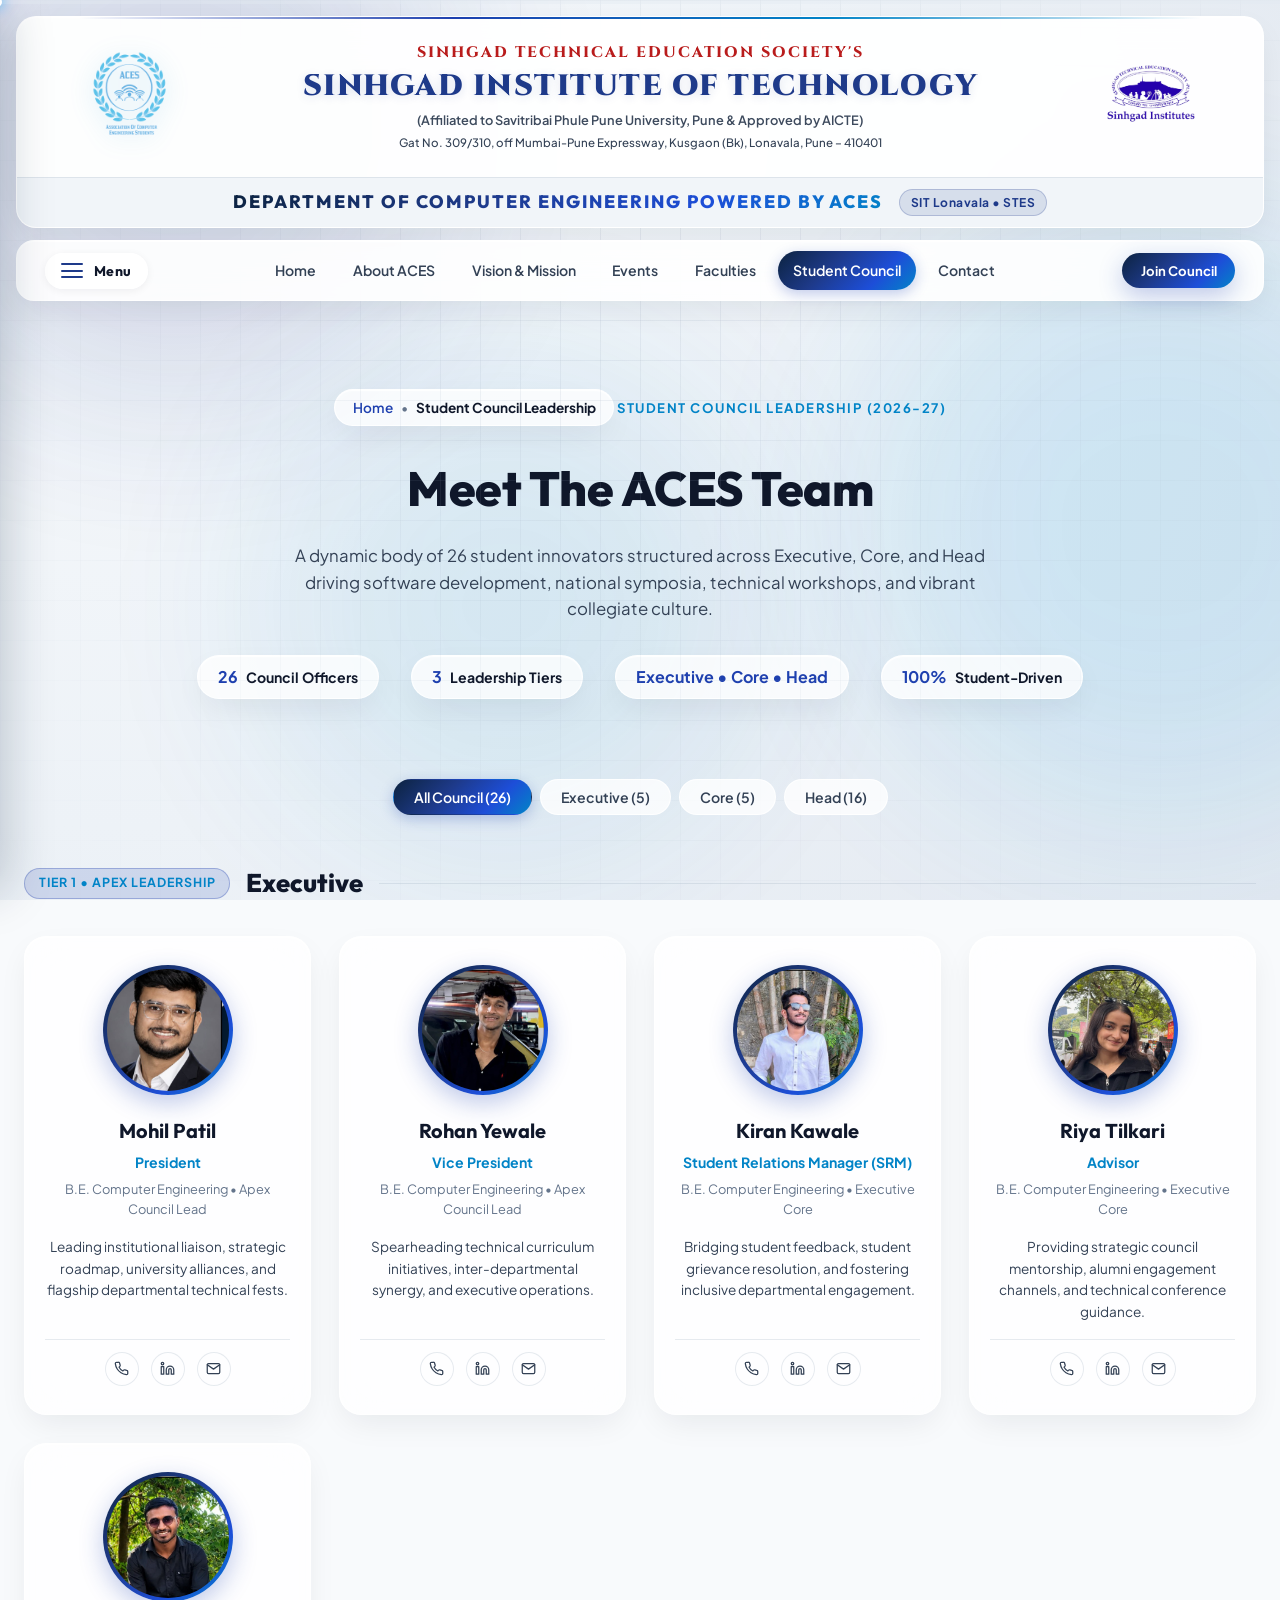
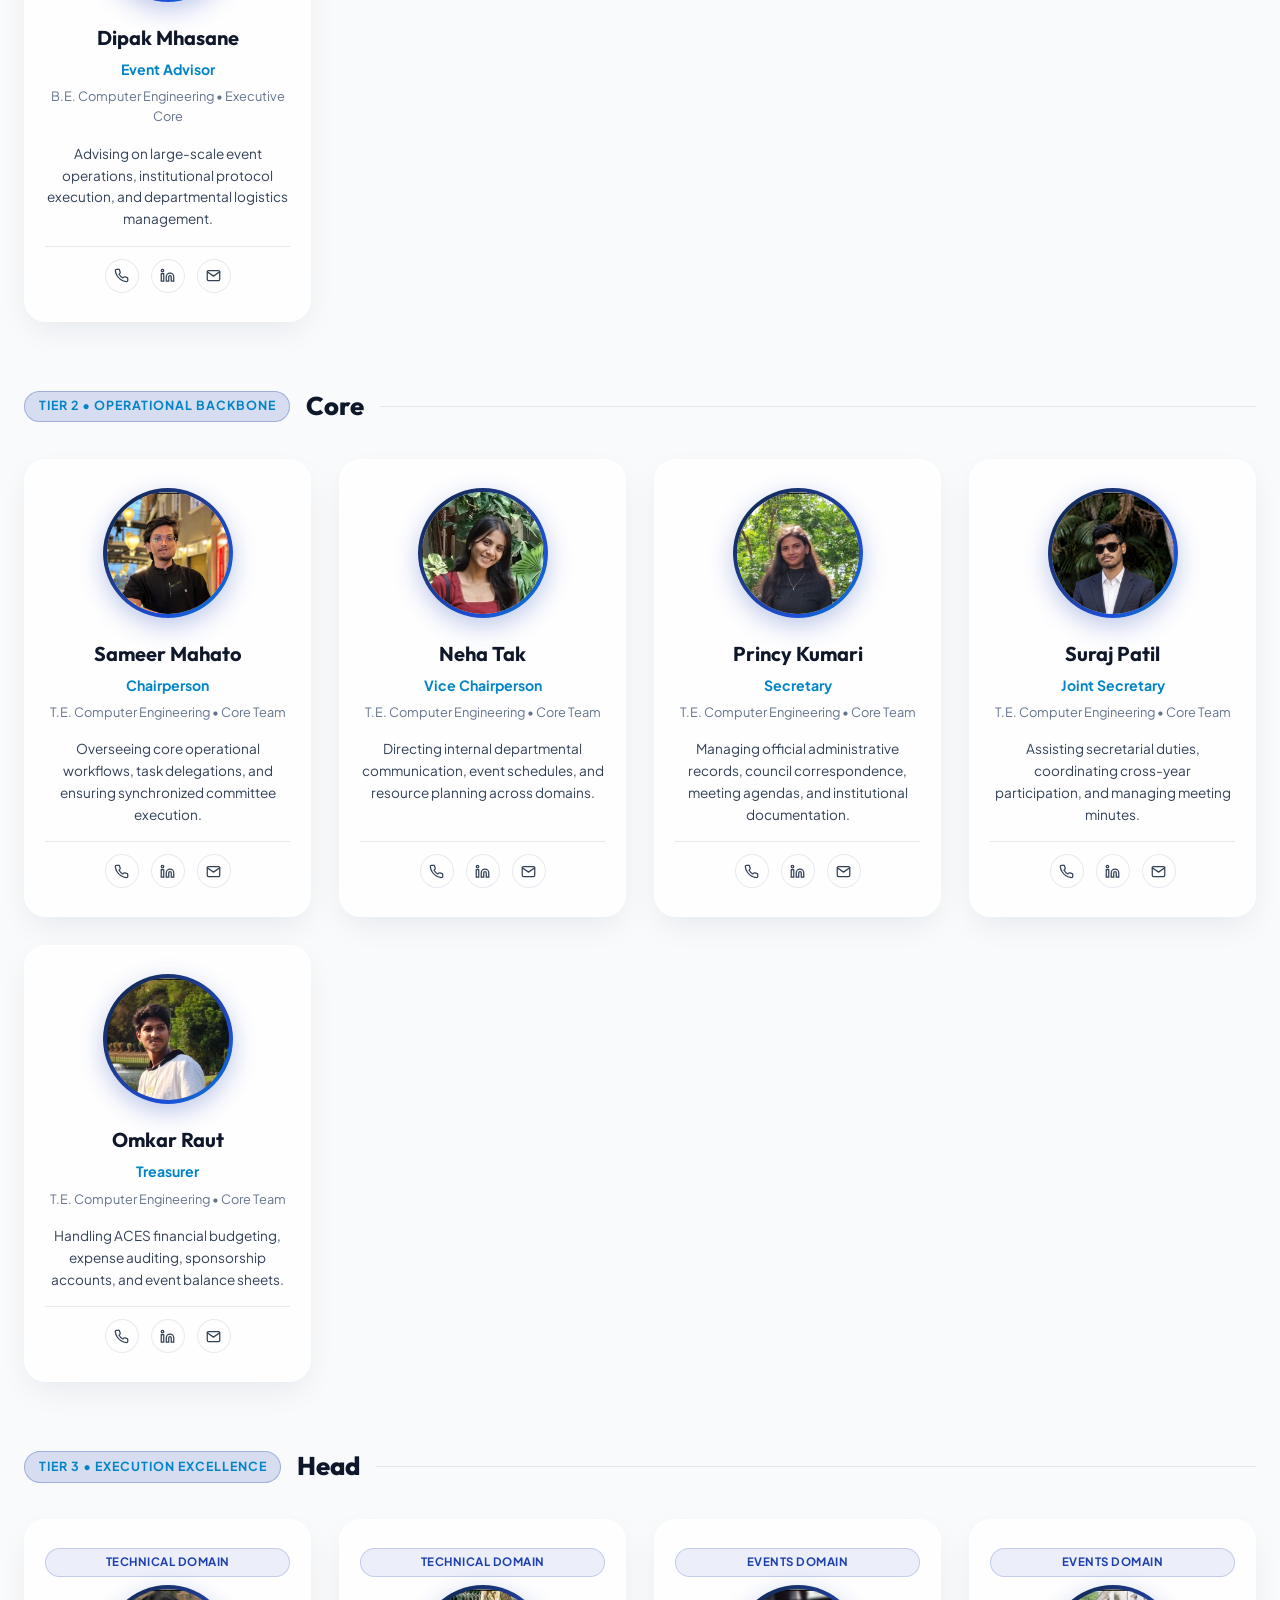
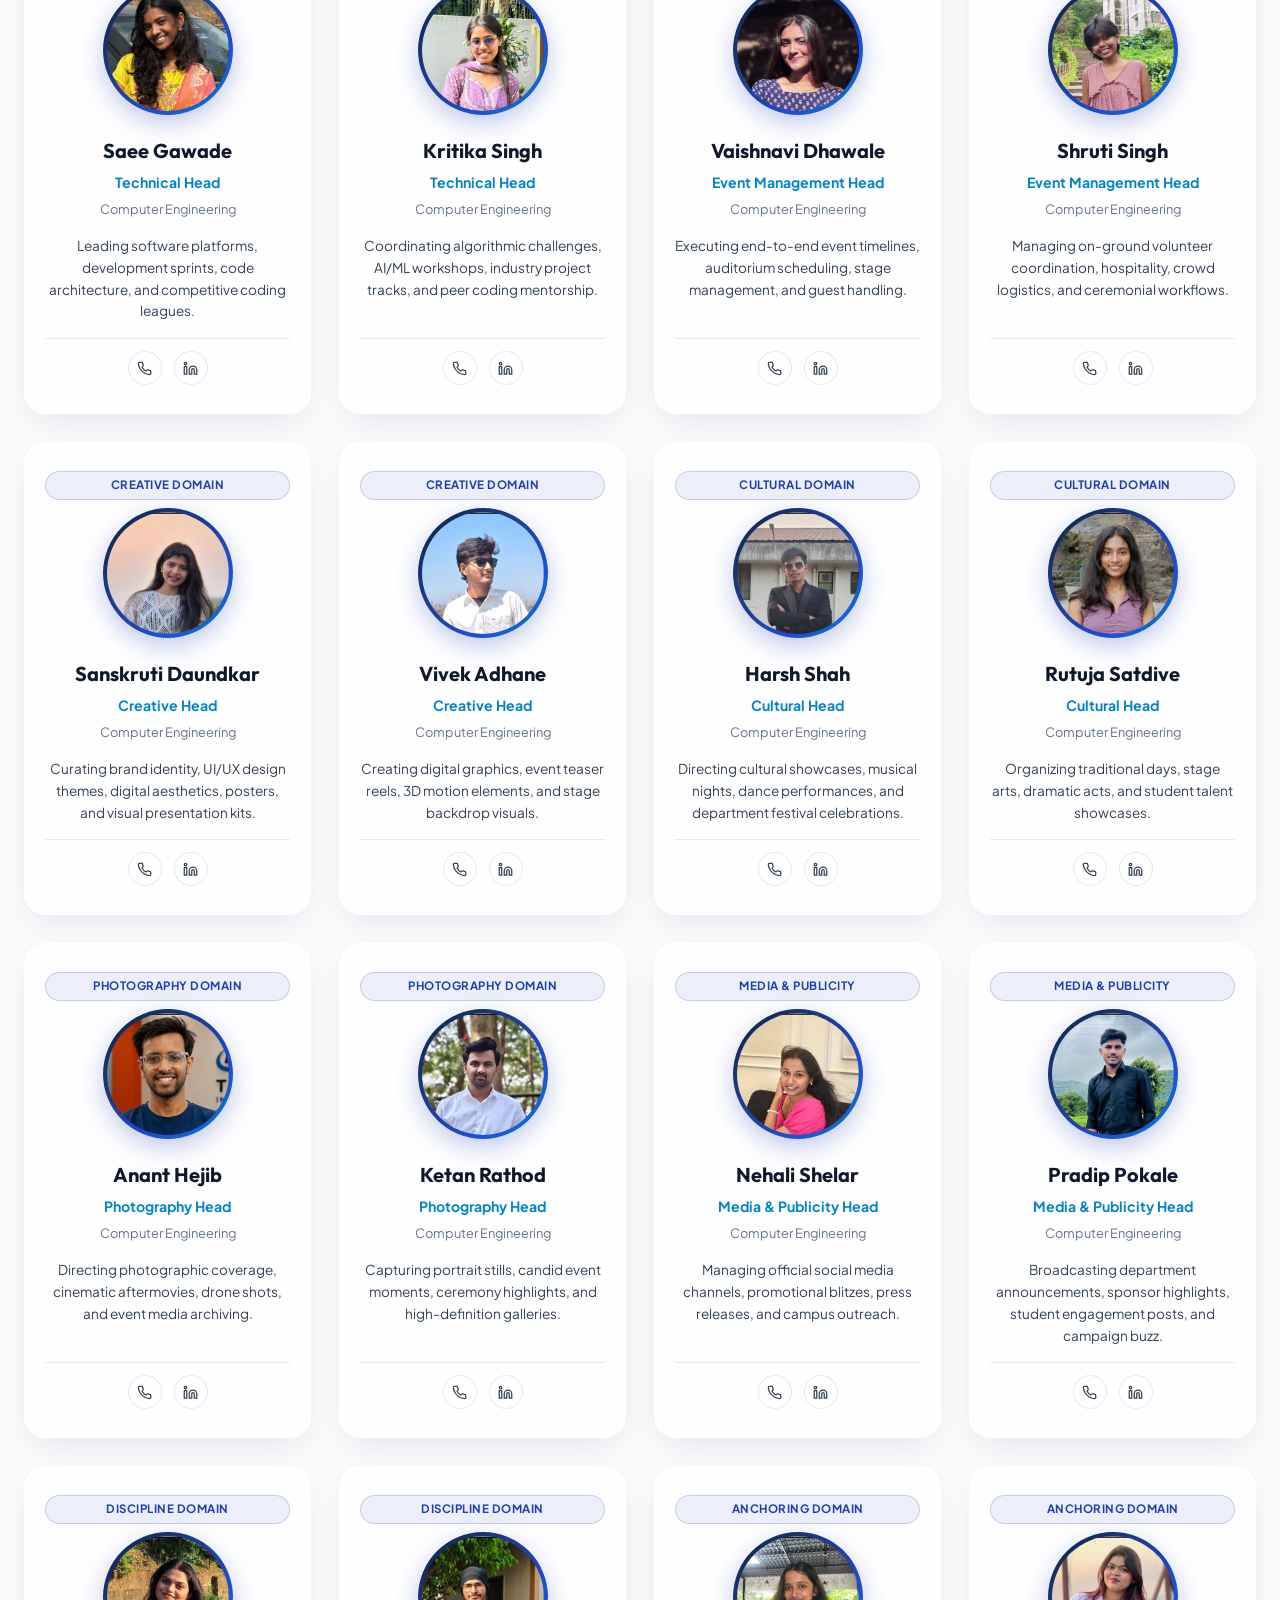
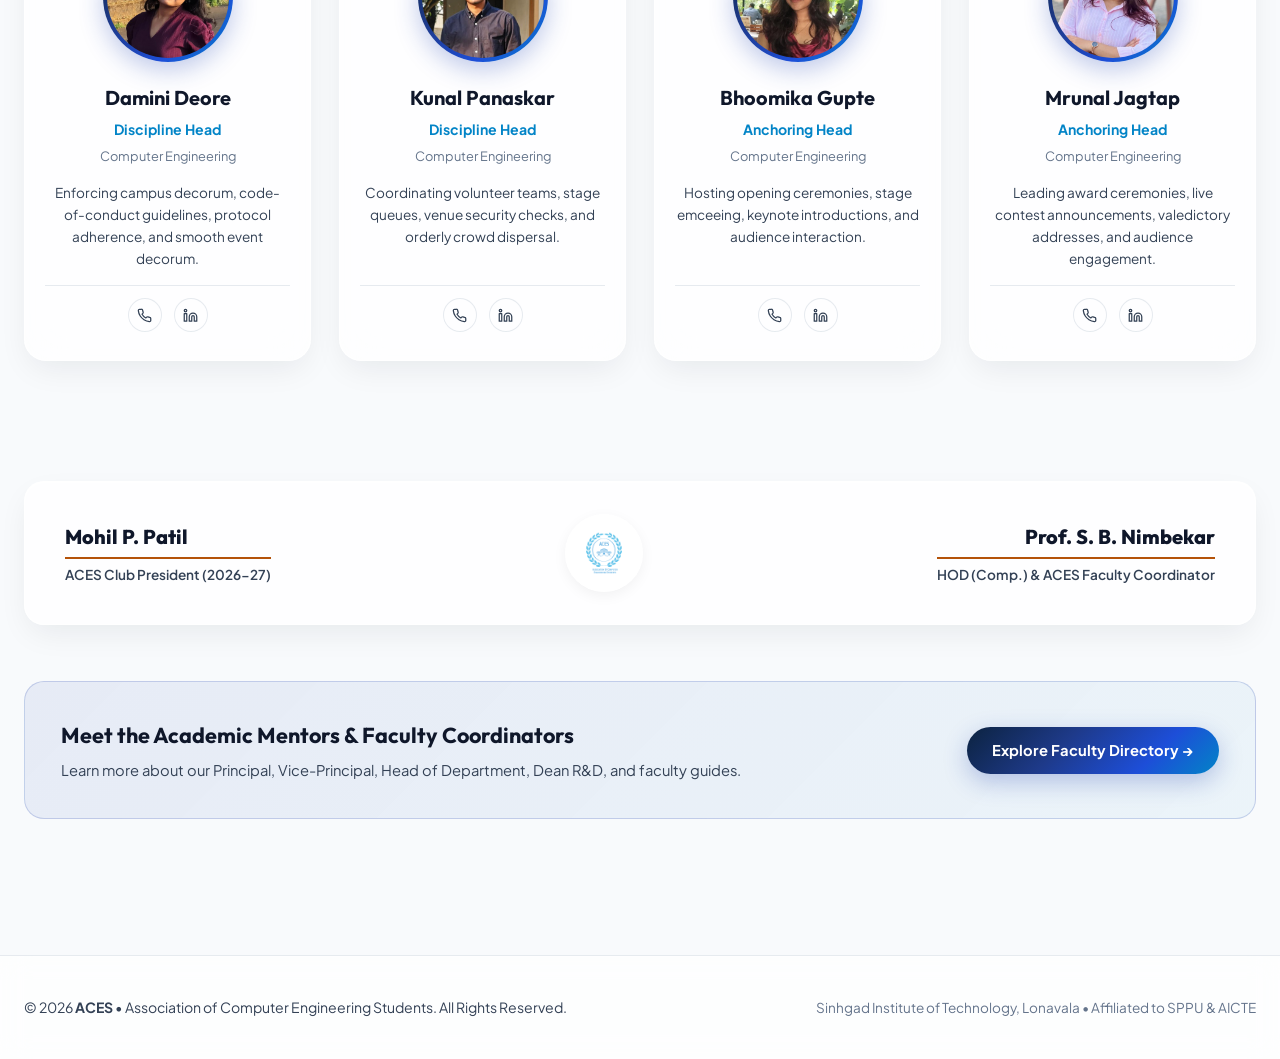
==== commit 312a0467: "Update ACES website: 3-line navigation drawer with smooth scroll, updated department letterhead ribb" ====
--- a/council.html
+++ b/council.html
@@ -20,8 +20,8 @@
     <defs>
       <linearGradient id="brandGradientSvg" x1="0%" y1="0%" x2="100%" y2="100%">
         <stop offset="0%" stop-color="#0284c7" />
-        <stop offset="50%" stop-color="#4f46e5" />
-        <stop offset="100%" stop-color="#db2777" />
+        <stop offset="50%" stop-color="#1e40af" />
+        <stop offset="100%" stop-color="#0c2340" />
       </linearGradient>
     </defs>
   </svg>
@@ -73,8 +73,8 @@
 
       <!-- Lower Letterhead Ribbon -->
       <div class="letterhead-ribbon">
-        <span class="ribbon-text">ASSOCIATION OF COMPUTER ENGINEERING STUDENTS</span>
-        <span class="ribbon-tag">Dept. of Computer Engineering &bull; SIT Lonavala</span>
+        <span class="ribbon-text">Department of Computer Engineering powered by ACES</span>
+        <span class="ribbon-tag">SIT Lonavala &bull; STES</span>
       </div>
 
     </div>
@@ -85,10 +85,15 @@
        ======================================================================== -->
   <nav class="sticky-nav-bar" id="sticky-nav" aria-label="Main Navigation">
     <div class="sticky-nav-inner">
-      <a href="index.html" class="nav-brand-mini">
-        <img src="assets/aces-logo.png" alt="ACES Emblem" class="mini-aces-logo">
-        <span>ACES <span style="font-weight: 400; color: var(--cyan-accent); font-size: 0.9rem;">SIT</span></span>
-      </a>
+      <!-- 3-Lines Navigation Trigger Button (Replaces static ACES SIT brand) -->
+      <button class="nav-menu-toggle-btn" id="nav-menu-toggle-btn" aria-label="Toggle Navigation Menu" aria-expanded="false" title="Menu Navigation">
+        <span class="hamburger-box">
+          <span class="hamburger-line"></span>
+          <span class="hamburger-line"></span>
+          <span class="hamburger-line"></span>
+        </span>
+        <span class="nav-menu-label">Menu</span>
+      </button>
 
       <ul class="nav-links-menu">
         <li class="nav-pill-item"><a href="index.html#home">Home</a></li>
@@ -106,6 +111,129 @@
       </a>
     </div>
   </nav>
+
+  <!-- ========================================================================
+       2B. OFFCANVAS SLIDE-IN NAVIGATION DRAWER
+       Navigate between pages & smoothly scroll to sections
+       ======================================================================== -->
+  <div id="nav-drawer-backdrop" class="nav-drawer-backdrop" aria-hidden="true"></div>
+  <aside id="nav-drawer" class="nav-drawer-panel" aria-label="Main Navigation Menu" aria-hidden="true">
+    <div class="drawer-header">
+      <div class="drawer-brand">
+        <img src="assets/aces-logo.png" alt="ACES Logo" class="drawer-logo">
+        <div class="drawer-brand-text">
+          <span class="drawer-brand-title">ACES SIT</span>
+          <span class="drawer-brand-sub">Dept. of Computer Engineering</span>
+        </div>
+      </div>
+      <button class="drawer-close-btn" id="drawer-close-btn" aria-label="Close Navigation Menu">
+        <svg width="18" height="18" viewBox="0 0 24 24" fill="none" stroke="currentColor" stroke-width="2.2" stroke-linecap="round" stroke-linejoin="round">
+          <line x1="18" y1="6" x2="6" y2="18"></line>
+          <line x1="6" y1="6" x2="18" y2="18"></line>
+        </svg>
+      </button>
+    </div>
+
+    <div class="drawer-body">
+      <span class="drawer-section-title">Explore &bull; Scroll &bull; Navigate</span>
+      <ul class="drawer-links-list">
+        <li>
+          <a href="index.html#home" class="drawer-link">
+            <div class="drawer-link-left">
+              <span class="drawer-link-icon">🏠</span>
+              <div>
+                <span class="drawer-link-text">Home</span>
+                <span class="drawer-link-desc">Overview &amp; key metrics</span>
+              </div>
+            </div>
+            <span class="drawer-badge">Scroll &rarr;</span>
+          </a>
+        </li>
+        <li>
+          <a href="index.html#about" class="drawer-link">
+            <div class="drawer-link-left">
+              <span class="drawer-link-icon">ℹ️</span>
+              <div>
+                <span class="drawer-link-text">About ACES</span>
+                <span class="drawer-link-desc">Department legacy &amp; student body</span>
+              </div>
+            </div>
+            <span class="drawer-badge">Scroll &rarr;</span>
+          </a>
+        </li>
+        <li>
+          <a href="index.html#vision" class="drawer-link">
+            <div class="drawer-link-left">
+              <span class="drawer-link-icon">🎯</span>
+              <div>
+                <span class="drawer-link-text">Vision &amp; Mission</span>
+                <span class="drawer-link-desc">Core goals &amp; institutional focus</span>
+              </div>
+            </div>
+            <span class="drawer-badge">Scroll &rarr;</span>
+          </a>
+        </li>
+        <li>
+          <a href="index.html#events" class="drawer-link">
+            <div class="drawer-link-left">
+              <span class="drawer-link-icon">📅</span>
+              <div>
+                <span class="drawer-link-text">Events &amp; Workshops</span>
+                <span class="drawer-link-desc">Freshers 2k26, Genesis AI, Galas</span>
+              </div>
+            </div>
+            <span class="drawer-badge">Scroll &rarr;</span>
+          </a>
+        </li>
+        <li>
+          <a href="faculties.html" class="drawer-link">
+            <div class="drawer-link-left">
+              <span class="drawer-link-icon">👨‍🏫</span>
+              <div>
+                <span class="drawer-link-text">Department Faculties</span>
+                <span class="drawer-link-desc">HOD, Professors, TPO &amp; Staff</span>
+              </div>
+            </div>
+            <span class="drawer-badge">Page &rarr;</span>
+          </a>
+        </li>
+        <li>
+          <a href="council.html" class="drawer-link active">
+            <div class="drawer-link-left">
+              <span class="drawer-link-icon">👥</span>
+              <div>
+                <span class="drawer-link-text">Student Council</span>
+                <span class="drawer-link-desc">Executive leadership &amp; Core team</span>
+              </div>
+            </div>
+            <span class="drawer-badge">Active</span>
+          </a>
+        </li>
+        <li>
+          <a href="index.html#contact" class="drawer-link">
+            <div class="drawer-link-left">
+              <span class="drawer-link-icon">📞</span>
+              <div>
+                <span class="drawer-link-text">Contact Us</span>
+                <span class="drawer-link-desc">Department inquiries &amp; location</span>
+              </div>
+            </div>
+            <span class="drawer-badge">Scroll &rarr;</span>
+          </a>
+        </li>
+      </ul>
+    </div>
+
+    <div class="drawer-footer">
+      <a href="index.html#contact" class="btn btn-primary drawer-footer-btn">
+        <span>Connect With ACES</span>
+      </a>
+      <div class="drawer-footer-note">
+        Sinhgad Institute of Technology, Lonavala<br>
+        Department of Computer Engineering
+      </div>
+    </div>
+  </aside>
 
   <!-- ========================================================================
        3. SUBPAGE HERO & BREADCRUMB
--- a/css/style.css
+++ b/css/style.css
@@ -23,10 +23,10 @@
   --glass-card-bg: rgba(255, 255, 255, 0.78);
   --glass-card-hover: rgba(255, 255, 255, 0.98);
   --glass-border: rgba(255, 255, 255, 0.85);
-  --glass-border-hover: rgba(99, 102, 241, 0.45);
+  --glass-border-hover: rgba(30, 64, 175, 0.45);
   --glass-border-light: rgba(148, 163, 184, 0.22);
   --glass-shadow: 0 12px 32px -6px rgba(15, 23, 42, 0.08), inset 0 1px 1px rgba(255, 255, 255, 0.95);
-  --glass-shadow-hover: 0 20px 42px -8px rgba(79, 70, 229, 0.18), inset 0 1px 2px #ffffff;
+  --glass-shadow-hover: 0 20px 42px -8px rgba(30, 58, 138, 0.22), inset 0 1px 2px #ffffff;
   --glass-blur: blur(20px);
   
   /* Authentic Letterhead Palette (SIT Lonavala) */
@@ -35,21 +35,24 @@
   --letterhead-subtext: #334155;
   --letterhead-ribbon-bg: rgba(241, 245, 249, 0.95);
 
-  /* Accents & Brand Gradients */
-  --primary-accent: #4f46e5;
-  --primary-glow: rgba(79, 70, 229, 0.22);
+  /* Accents & Brand Gradients (Navy Blue Gradient Theme) */
+  --primary-accent: #1e40af;
+  --primary-glow: rgba(30, 64, 175, 0.28);
   --cyan-accent: #0284c7;
-  --pink-accent: #db2777;
+  --navy-deep: #0c2340;
+  --navy-rich: #1e3a8a;
+  --navy-bright: #1d4ed8;
+  --pink-accent: #0284c7;
   --amber-accent: #d97706;
   --emerald-accent: #059669;
-  --brand-gradient: linear-gradient(135deg, #0284c7 0%, #4f46e5 50%, #9333ea 100%);
-  --brand-gradient-glow: linear-gradient(135deg, rgba(2, 132, 199, 0.08) 0%, rgba(79, 70, 229, 0.08) 50%, rgba(147, 51, 234, 0.08) 100%);
+  --brand-gradient: linear-gradient(135deg, #0c2340 0%, #1e3a8a 38%, #1d4ed8 72%, #0284c7 100%);
+  --brand-gradient-glow: linear-gradient(135deg, rgba(12, 35, 64, 0.08) 0%, rgba(30, 58, 138, 0.08) 45%, rgba(2, 132, 199, 0.08) 100%);
   --sinhgad-gold: #b45309;
   
-  /* Soft Ambient Orbs */
-  --orb-1: rgba(99, 102, 241, 0.16);
+  /* Soft Ambient Orbs (Navy & Sky Azure Glows) */
+  --orb-1: rgba(30, 58, 138, 0.18);
   --orb-2: rgba(14, 165, 233, 0.14);
-  --orb-3: rgba(244, 114, 182, 0.12);
+  --orb-3: rgba(2, 132, 199, 0.12);
   
   /* Transitions */
   --theme-transition: all 0.3s ease;
@@ -258,7 +261,7 @@
   text-transform: uppercase;
   line-height: 1.2;
   margin-bottom: 0.35rem;
-  text-shadow: 0 2px 10px rgba(79, 70, 229, 0.12);
+  text-shadow: 0 2px 10px rgba(30, 58, 138, 0.14);
 }
 
 .affiliation-text {
@@ -310,7 +313,7 @@
   font-family: 'Outfit', sans-serif;
   font-size: clamp(0.85rem, 1.4vw, 1.15rem);
   font-weight: 800;
-  letter-spacing: 2.5px;
+  letter-spacing: 2px;
   text-transform: uppercase;
   color: var(--text-main);
   background: var(--brand-gradient);
@@ -319,14 +322,14 @@
 }
 
 .ribbon-tag {
-  background: rgba(99, 102, 241, 0.2);
-  color: var(--cyan-accent);
+  background: rgba(30, 58, 138, 0.12);
+  color: var(--navy-rich);
   padding: 0.2rem 0.65rem;
   border-radius: 9999px;
   font-size: 0.75rem;
   font-weight: 700;
   letter-spacing: 0.5px;
-  border: 1px solid rgba(56, 189, 248, 0.3);
+  border: 1px solid rgba(30, 58, 138, 0.22);
 }
 
 /* ==========================================================================
@@ -353,23 +356,81 @@
   gap: 1.5rem;
 }
 
-.nav-brand-mini {
-  display: flex;
+/* 3-Lines Navigation Trigger Button (Replaces static ACES SIT brand) */
+.nav-menu-toggle-btn {
+  display: inline-flex;
   align-items: center;
   gap: 0.65rem;
-  text-decoration: none;
+  background: rgba(255, 255, 255, 0.9);
+  border: 1px solid var(--glass-border);
+  padding: 0.5rem 0.95rem;
+  border-radius: 9999px;
+  cursor: pointer;
+  outline: none;
+  transition: all 0.25s cubic-bezier(0.16, 1, 0.3, 1);
+  box-shadow: 0 2px 8px rgba(15, 23, 42, 0.06);
+  flex-shrink: 0;
+  user-select: none;
+}
+
+.nav-menu-toggle-btn:hover {
+  background: #ffffff;
+  border-color: rgba(30, 64, 175, 0.4);
+  box-shadow: 0 4px 14px rgba(30, 58, 138, 0.18);
+  transform: translateY(-1px);
+}
+
+.nav-menu-toggle-btn:focus-visible {
+  outline: 2px solid var(--primary-accent);
+  outline-offset: 2px;
+}
+
+.hamburger-box {
+  width: 22px;
+  height: 15px;
+  display: flex;
+  flex-direction: column;
+  justify-content: space-between;
+  align-items: center;
+  position: relative;
+}
+
+.hamburger-line {
+  display: block;
+  width: 100%;
+  height: 2.2px;
+  background: var(--navy-rich);
+  border-radius: 4px;
+  transition: all 0.3s cubic-bezier(0.16, 1, 0.3, 1);
+  transform-origin: center;
+}
+
+.nav-menu-toggle-btn:hover .hamburger-line {
+  background: var(--navy-bright);
+}
+
+/* Active hamburger state (morphs cleanly into X) */
+.nav-menu-toggle-btn.active .hamburger-line:nth-child(1) {
+  transform: translateY(6.4px) rotate(45deg);
+  background: var(--primary-accent);
+}
+
+.nav-menu-toggle-btn.active .hamburger-line:nth-child(2) {
+  opacity: 0;
+  transform: scaleX(0);
+}
+
+.nav-menu-toggle-btn.active .hamburger-line:nth-child(3) {
+  transform: translateY(-6.4px) rotate(-45deg);
+  background: var(--primary-accent);
+}
+
+.nav-menu-label {
+  font-family: 'Outfit', sans-serif;
+  font-size: 0.88rem;
+  font-weight: 700;
   color: var(--text-main);
-  font-family: 'Outfit', sans-serif;
-  font-weight: 800;
-  font-size: 1.15rem;
-  letter-spacing: 1px;
-  flex-shrink: 0;
-}
-
-.mini-aces-logo {
-  width: 34px;
-  height: 34px;
-  object-fit: contain;
+  letter-spacing: 0.5px;
 }
 
 .nav-links-menu {
@@ -403,6 +464,250 @@
   color: #ffffff;
   background: var(--brand-gradient);
   box-shadow: 0 4px 14px var(--primary-glow);
+}
+
+/* ==========================================================================
+   OFFCANVAS NAVIGATION DRAWER (Slide-in Menu with Page & Scroll Navigation)
+   ========================================================================== */
+.nav-drawer-backdrop {
+  position: fixed;
+  inset: 0;
+  background: rgba(12, 35, 64, 0.45);
+  backdrop-filter: blur(6px);
+  -webkit-backdrop-filter: blur(6px);
+  z-index: 2998;
+  opacity: 0;
+  pointer-events: none;
+  transition: opacity 0.35s ease;
+}
+
+.nav-drawer-backdrop.active {
+  opacity: 1;
+  pointer-events: auto;
+}
+
+.nav-drawer-panel {
+  position: fixed;
+  top: 0;
+  left: 0;
+  width: min(380px, 86vw);
+  height: 100vh;
+  height: 100dvh;
+  background: rgba(255, 255, 255, 0.96);
+  backdrop-filter: blur(28px);
+  -webkit-backdrop-filter: blur(28px);
+  border-right: 1px solid var(--glass-border);
+  box-shadow: 16px 0 45px -10px rgba(12, 35, 64, 0.22);
+  z-index: 2999;
+  transform: translateX(-100%);
+  transition: transform 0.4s cubic-bezier(0.16, 1, 0.3, 1);
+  display: flex;
+  flex-direction: column;
+  overflow: hidden;
+}
+
+.nav-drawer-panel.active {
+  transform: translateX(0);
+}
+
+.drawer-header {
+  padding: 1.25rem 1.4rem;
+  border-bottom: 1px solid var(--glass-border-light);
+  display: flex;
+  align-items: center;
+  justify-content: space-between;
+  gap: 1rem;
+  background: rgba(248, 250, 252, 0.85);
+}
+
+.drawer-brand {
+  display: flex;
+  align-items: center;
+  gap: 0.75rem;
+}
+
+.drawer-logo {
+  width: 42px;
+  height: 42px;
+  object-fit: contain;
+  filter: drop-shadow(0 4px 10px rgba(30, 58, 138, 0.2));
+}
+
+.drawer-brand-title {
+  display: block;
+  font-family: 'Outfit', sans-serif;
+  font-size: 1.05rem;
+  font-weight: 800;
+  color: var(--text-main);
+  line-height: 1.2;
+}
+
+.drawer-brand-sub {
+  display: block;
+  font-size: 0.74rem;
+  font-weight: 600;
+  color: var(--cyan-accent);
+}
+
+.drawer-close-btn {
+  width: 36px;
+  height: 36px;
+  border-radius: 50%;
+  border: 1px solid var(--glass-border);
+  background: #ffffff;
+  color: var(--text-muted);
+  display: flex;
+  align-items: center;
+  justify-content: center;
+  cursor: pointer;
+  transition: all 0.2s ease;
+}
+
+.drawer-close-btn:hover {
+  background: #f1f5f9;
+  color: var(--text-main);
+  transform: rotate(90deg);
+}
+
+.drawer-body {
+  flex: 1;
+  overflow-y: auto;
+  padding: 1.25rem 1.15rem;
+  display: flex;
+  flex-direction: column;
+  gap: 1.25rem;
+}
+
+.drawer-section-title {
+  font-size: 0.72rem;
+  font-weight: 800;
+  letter-spacing: 1.5px;
+  text-transform: uppercase;
+  color: var(--text-dim);
+  padding: 0 0.5rem 0.4rem 0.5rem;
+  display: block;
+}
+
+.drawer-links-list {
+  list-style: none;
+  padding: 0;
+  margin: 0;
+  display: flex;
+  flex-direction: column;
+  gap: 0.4rem;
+}
+
+.drawer-link {
+  display: flex;
+  align-items: center;
+  justify-content: space-between;
+  gap: 0.85rem;
+  padding: 0.75rem 0.95rem;
+  border-radius: 14px;
+  text-decoration: none;
+  color: var(--text-main);
+  border: 1px solid transparent;
+  transition: all 0.22s ease;
+  background: transparent;
+}
+
+.drawer-link:hover {
+  background: rgba(30, 58, 138, 0.05);
+  border-color: rgba(30, 64, 175, 0.15);
+  transform: translateX(4px);
+}
+
+.drawer-link.active {
+  background: var(--brand-gradient);
+  color: #ffffff;
+  box-shadow: 0 4px 16px var(--primary-glow);
+}
+
+.drawer-link-left {
+  display: flex;
+  align-items: center;
+  gap: 0.75rem;
+}
+
+.drawer-link-icon {
+  width: 34px;
+  height: 34px;
+  border-radius: 10px;
+  background: rgba(30, 58, 138, 0.08);
+  color: var(--navy-rich);
+  display: flex;
+  align-items: center;
+  justify-content: center;
+  font-size: 1.05rem;
+  flex-shrink: 0;
+  transition: all 0.2s ease;
+}
+
+.drawer-link:hover .drawer-link-icon {
+  background: var(--brand-gradient);
+  color: #ffffff;
+}
+
+.drawer-link.active .drawer-link-icon {
+  background: rgba(255, 255, 255, 0.25);
+  color: #ffffff;
+}
+
+.drawer-link-text {
+  font-family: 'Outfit', sans-serif;
+  font-size: 0.94rem;
+  font-weight: 700;
+  line-height: 1.25;
+}
+
+.drawer-link-desc {
+  font-size: 0.75rem;
+  font-weight: 500;
+  color: var(--text-dim);
+  display: block;
+}
+
+.drawer-link.active .drawer-link-desc {
+  color: rgba(255, 255, 255, 0.85);
+}
+
+.drawer-badge {
+  font-size: 0.7rem;
+  font-weight: 700;
+  padding: 0.2rem 0.55rem;
+  border-radius: 9999px;
+  background: rgba(30, 64, 175, 0.1);
+  color: var(--primary-accent);
+  border: 1px solid rgba(30, 64, 175, 0.2);
+}
+
+.drawer-link.active .drawer-badge {
+  background: rgba(255, 255, 255, 0.2);
+  color: #ffffff;
+  border-color: rgba(255, 255, 255, 0.4);
+}
+
+.drawer-footer {
+  padding: 1.15rem 1.4rem;
+  border-top: 1px solid var(--glass-border-light);
+  background: rgba(248, 250, 252, 0.9);
+  display: flex;
+  flex-direction: column;
+  gap: 0.75rem;
+}
+
+.drawer-footer-btn {
+  width: 100%;
+  justify-content: center;
+  padding: 0.65rem 1rem;
+  font-size: 0.85rem;
+}
+
+.drawer-footer-note {
+  font-size: 0.73rem;
+  color: var(--text-dim);
+  text-align: center;
+  line-height: 1.4;
 }
 
 /* ==========================================================================
@@ -658,8 +963,8 @@
 }
 
 .about-badge-item {
-  background: rgba(99, 102, 241, 0.12);
-  border: 1px solid rgba(99, 102, 241, 0.25);
+  background: rgba(30, 64, 175, 0.12);
+  border: 1px solid rgba(30, 64, 175, 0.25);
   color: var(--cyan-accent);
   padding: 0.4rem 0.9rem;
   border-radius: 9999px;
@@ -669,7 +974,7 @@
 }
 
 .about-badge-item:hover {
-  background: rgba(99, 102, 241, 0.2);
+  background: rgba(30, 64, 175, 0.2);
   transform: translateY(-2px);
 }
 
@@ -834,7 +1139,7 @@
   color: #ffffff;
   border-color: transparent;
   transform: scale(1.12);
-  box-shadow: 0 12px 28px -4px rgba(79, 70, 229, 0.4);
+  box-shadow: 0 12px 28px -4px rgba(30, 58, 138, 0.4);
 }
 
 .carousel-side-btn:active:not(:disabled) {
@@ -990,8 +1295,8 @@
   font-size: 0.78rem;
   font-weight: 700;
   color: var(--primary-accent);
-  background: rgba(99, 102, 241, 0.08);
-  border: 1px solid rgba(99, 102, 241, 0.25);
+  background: rgba(30, 64, 175, 0.08);
+  border: 1px solid rgba(30, 64, 175, 0.25);
   padding: 0.35rem 0.75rem;
   border-radius: 9999px;
   cursor: pointer;
@@ -1205,8 +1510,8 @@
   letter-spacing: 1px;
   padding: 0.3rem 0.85rem;
   border-radius: 9999px;
-  background: rgba(99, 102, 241, 0.15);
-  border: 1px solid rgba(99, 102, 241, 0.3);
+  background: rgba(30, 64, 175, 0.15);
+  border: 1px solid rgba(30, 64, 175, 0.3);
   color: var(--cyan-accent);
 }
 
@@ -1330,16 +1635,16 @@
   text-shadow: 0 2px 6px rgba(0, 0, 0, 0.2);
 }
 
-.avatar-grad-exec { background: linear-gradient(135deg, #4f46e5 0%, #7c3aed 50%, #db2777 100%); }
-.avatar-grad-core { background: linear-gradient(135deg, #0284c7 0%, #2563eb 50%, #4f46e5 100%); }
+.avatar-grad-exec { background: linear-gradient(135deg, #0c2340 0%, #1e3a8a 50%, #0284c7 100%); }
+.avatar-grad-core { background: linear-gradient(135deg, #1e3a8a 0%, #0369a1 50%, #38bdf8 100%); }
 .avatar-grad-tech { background: linear-gradient(135deg, #059669 0%, #0284c7 100%); }
 .avatar-grad-events { background: linear-gradient(135deg, #d97706 0%, #ea580c 100%); }
-.avatar-grad-creative { background: linear-gradient(135deg, #db2777 0%, #9333ea 100%); }
+.avatar-grad-creative { background: linear-gradient(135deg, #0f2744 0%, #1d4ed8 50%, #0ea5e9 100%); }
 .avatar-grad-cultural { background: linear-gradient(135deg, #e11d48 0%, #f43f5e 100%); }
 .avatar-grad-photo { background: linear-gradient(135deg, #475569 0%, #0f172a 100%); }
 .avatar-grad-media { background: linear-gradient(135deg, #2563eb 0%, #06b6d4 100%); }
 .avatar-grad-discipline { background: linear-gradient(135deg, #dc2626 0%, #b91c1c 100%); }
-.avatar-grad-anchoring { background: linear-gradient(135deg, #7c3aed 0%, #c026d3 100%); }
+.avatar-grad-anchoring { background: linear-gradient(135deg, #1e3a8a 0%, #2563eb 100%); }
 
 .domain-badge {
   display: inline-block;
@@ -1350,9 +1655,9 @@
   text-transform: uppercase;
   letter-spacing: 0.5px;
   margin-bottom: 0.5rem;
-  background: rgba(99, 102, 241, 0.08);
+  background: rgba(30, 64, 175, 0.08);
   color: var(--primary-accent);
-  border: 1px solid rgba(99, 102, 241, 0.2);
+  border: 1px solid rgba(30, 64, 175, 0.2);
 }
 
 /* Team Signatories Endorsement Card */
@@ -1663,10 +1968,10 @@
 .scroll-progress-bar {
   height: 100%;
   width: 0%;
-  background: linear-gradient(90deg, #0284c7 0%, #4f46e5 50%, #db2777 100%);
+  background: linear-gradient(90deg, #0284c7 0%, #1e40af 50%, #0c2340 100%);
   position: relative;
   transition: width 0.05s linear;
-  box-shadow: 0 0 12px rgba(99, 102, 241, 0.7);
+  box-shadow: 0 0 12px rgba(30, 64, 175, 0.7);
 }
 
 .scroll-progress-glow {
@@ -1721,8 +2026,8 @@
 
 .scroll-to-top-btn:hover {
   transform: translateY(-4px) scale(1.08);
-  box-shadow: 0 18px 32px -4px rgba(79, 70, 229, 0.35), 0 0 16px rgba(99, 102, 241, 0.4);
-  border-color: rgba(99, 102, 241, 0.5);
+  box-shadow: 0 18px 32px -4px rgba(30, 58, 138, 0.35), 0 0 16px rgba(30, 64, 175, 0.4);
+  border-color: rgba(30, 64, 175, 0.5);
 }
 
 .progress-ring-svg {
@@ -1742,7 +2047,7 @@
 
 .progress-ring-circle {
   fill: none;
-  stroke: url(#brandGradientSvg) #4f46e5;
+  stroke: url(#brandGradientSvg) #1e40af;
   stroke-linecap: round;
   stroke-dasharray: 144.51;
   stroke-dashoffset: 144.51;
@@ -1820,7 +2125,7 @@
   padding: 0.5rem 1.5rem;
   box-shadow: 0 16px 36px -6px rgba(15, 23, 42, 0.14);
   background: rgba(255, 255, 255, 0.96);
-  border-color: rgba(99, 102, 241, 0.3);
+  border-color: rgba(30, 64, 175, 0.3);
   transform: translateY(-2px);
   transition: all 0.3s ease;
 }
@@ -1981,8 +2286,8 @@
   margin-top: 3rem;
   padding: 2.25rem;
   border-radius: 20px;
-  background: linear-gradient(135deg, rgba(99, 102, 241, 0.08) 0%, rgba(2, 132, 199, 0.05) 100%);
-  border: 1px solid rgba(99, 102, 241, 0.2);
+  background: linear-gradient(135deg, rgba(30, 64, 175, 0.08) 0%, rgba(2, 132, 199, 0.05) 100%);
+  border: 1px solid rgba(30, 64, 175, 0.2);
   display: flex;
   align-items: center;
   justify-content: space-between;
@@ -2031,7 +2336,7 @@
   background: rgba(255, 255, 255, 0.94);
   border: 1px solid rgba(255, 255, 255, 0.9);
   border-radius: 28px;
-  box-shadow: 0 25px 60px rgba(99, 102, 241, 0.16), 0 10px 25px rgba(0, 0, 0, 0.05);
+  box-shadow: 0 25px 60px rgba(30, 64, 175, 0.16), 0 10px 25px rgba(0, 0, 0, 0.05);
   backdrop-filter: blur(25px);
   -webkit-backdrop-filter: blur(25px);
   padding: 2.75rem 2.25rem;
@@ -2071,7 +2376,7 @@
 
 .preloader-orbit-ring.ring-1 {
   inset: -6px;
-  border: 2px dashed rgba(99, 102, 241, 0.35);
+  border: 2px dashed rgba(30, 64, 175, 0.35);
   animation: preloaderSpin 8s linear infinite;
 }
 
@@ -2095,7 +2400,7 @@
   width: 72px;
   height: 72px;
   object-fit: contain;
-  filter: drop-shadow(0 6px 14px rgba(99, 102, 241, 0.25));
+  filter: drop-shadow(0 6px 14px rgba(30, 64, 175, 0.25));
   animation: preloaderPulse 2s ease-in-out infinite;
 }
 
@@ -2111,11 +2416,11 @@
   text-transform: uppercase;
   letter-spacing: 1px;
   color: var(--primary-accent);
-  background: rgba(99, 102, 241, 0.08);
+  background: rgba(30, 64, 175, 0.08);
   padding: 0.3rem 0.8rem;
   border-radius: 9999px;
   margin-bottom: 0.6rem;
-  border: 1px solid rgba(99, 102, 241, 0.18);
+  border: 1px solid rgba(30, 64, 175, 0.18);
 }
 
 .preloader-brand-name {
@@ -2138,7 +2443,7 @@
 .preloader-progress-shell {
   width: 100%;
   height: 6px;
-  background: rgba(99, 102, 241, 0.1);
+  background: rgba(30, 64, 175, 0.1);
   border-radius: 9999px;
   overflow: hidden;
   margin-bottom: 0.85rem;
@@ -2151,7 +2456,7 @@
   background: var(--brand-gradient);
   border-radius: 9999px;
   transition: width 0.15s ease-out;
-  box-shadow: 0 0 10px rgba(99, 102, 241, 0.6);
+  box-shadow: 0 0 10px rgba(30, 64, 175, 0.6);
 }
 
 .preloader-status-row {
@@ -2415,7 +2720,7 @@
 .term-c-cyan { color: #38bdf8; font-weight: 700; }
 .term-c-green { color: #10b981; }
 .term-c-gold { color: #f59e0b; font-weight: 700; }
-.term-c-purple { color: #c084fc; }
+.term-c-purple { color: #60a5fa; }
 .term-c-dim { color: #64748b; }
 
 /* Back Face: Outer Shell (Faces away when open, or towards camera if viewed from reverse) */
@@ -2440,7 +2745,7 @@
   width: 64px;
   height: 64px;
   object-fit: contain;
-  filter: drop-shadow(0 0 16px rgba(99, 102, 241, 0.75));
+  filter: drop-shadow(0 0 16px rgba(30, 64, 175, 0.75));
 }
 
 .laptop-logo-text {
@@ -2497,8 +2802,8 @@
 
 .directory-portal-card:hover {
   transform: translateY(-8px);
-  border-color: rgba(99, 102, 241, 0.45);
-  box-shadow: 0 20px 45px rgba(99, 102, 241, 0.16);
+  border-color: rgba(30, 64, 175, 0.45);
+  box-shadow: 0 20px 45px rgba(30, 64, 175, 0.16);
 }
 
 .portal-badge {
@@ -2511,9 +2816,9 @@
   font-weight: 700;
   text-transform: uppercase;
   letter-spacing: 0.5px;
-  background: rgba(99, 102, 241, 0.1);
+  background: rgba(30, 64, 175, 0.1);
   color: var(--cyan-accent);
-  border: 1px solid rgba(99, 102, 241, 0.2);
+  border: 1px solid rgba(30, 64, 175, 0.2);
   margin-bottom: 1.25rem;
   width: fit-content;
 }
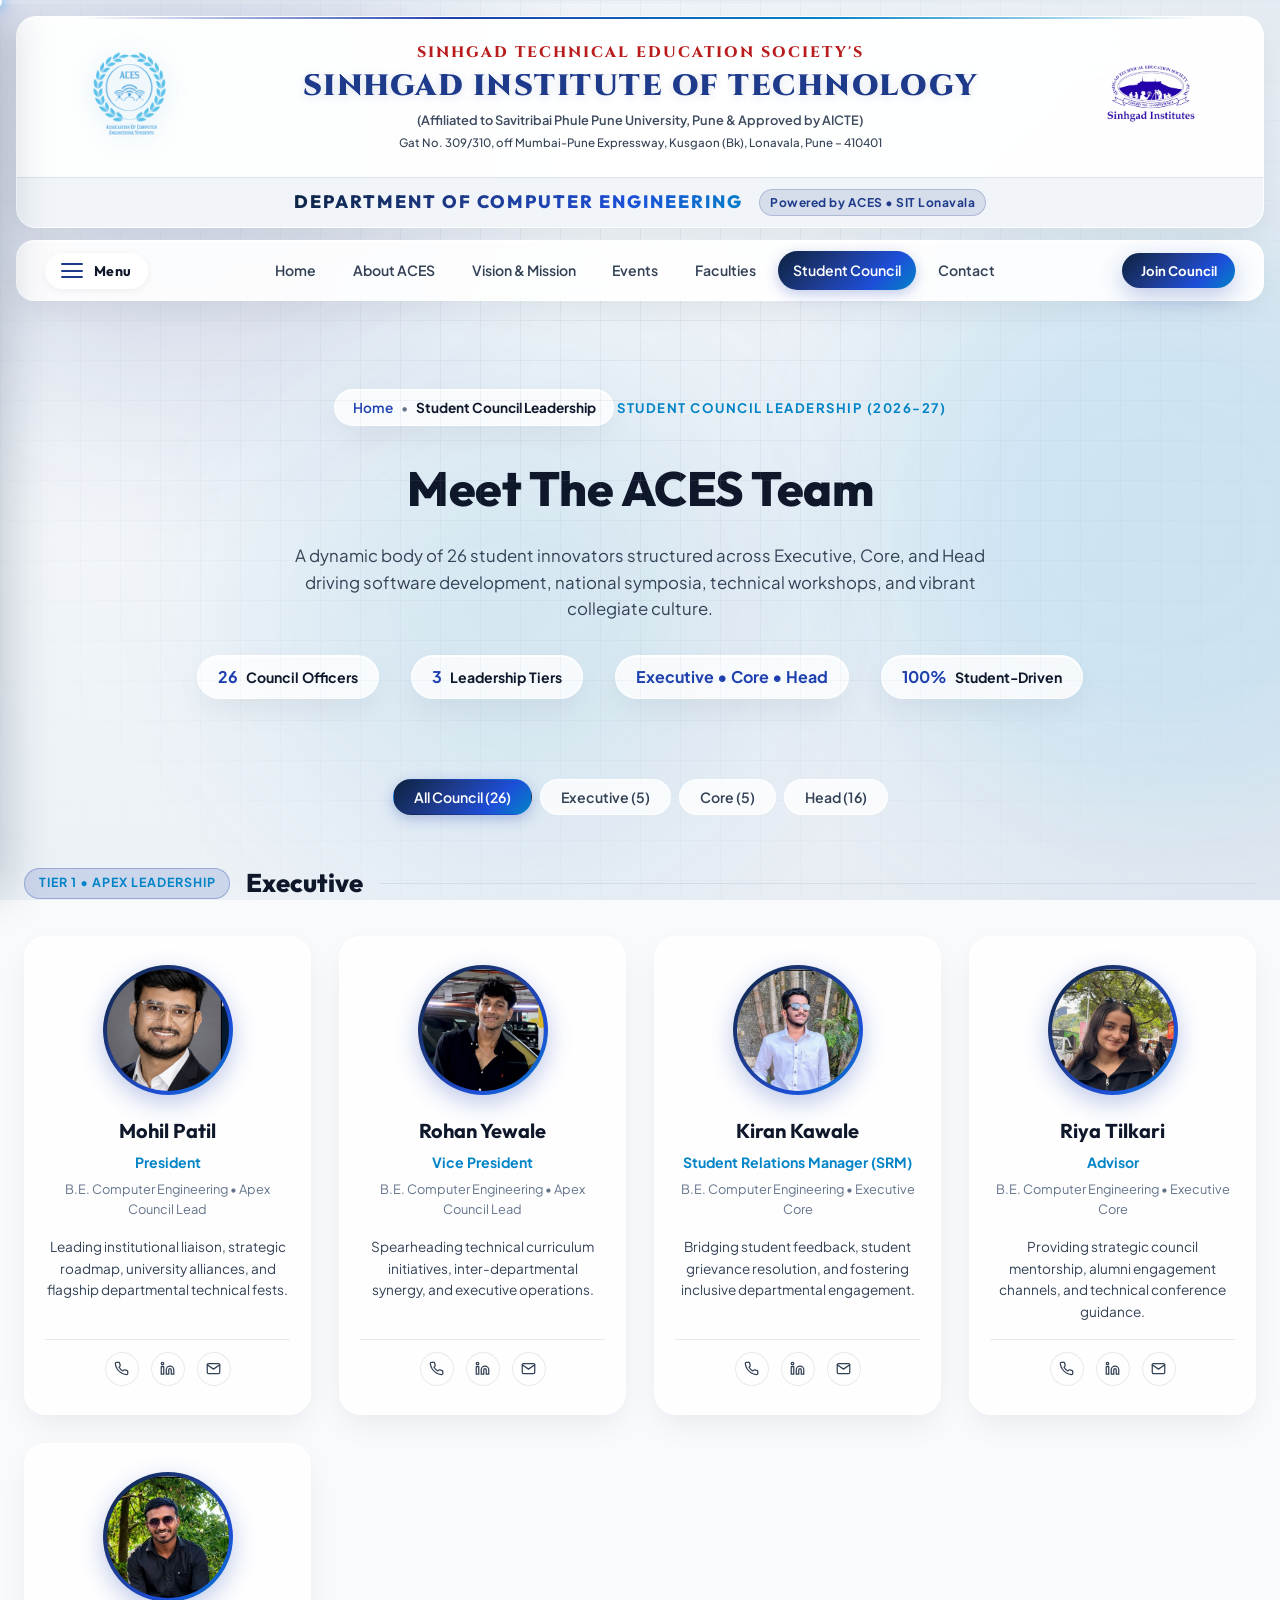
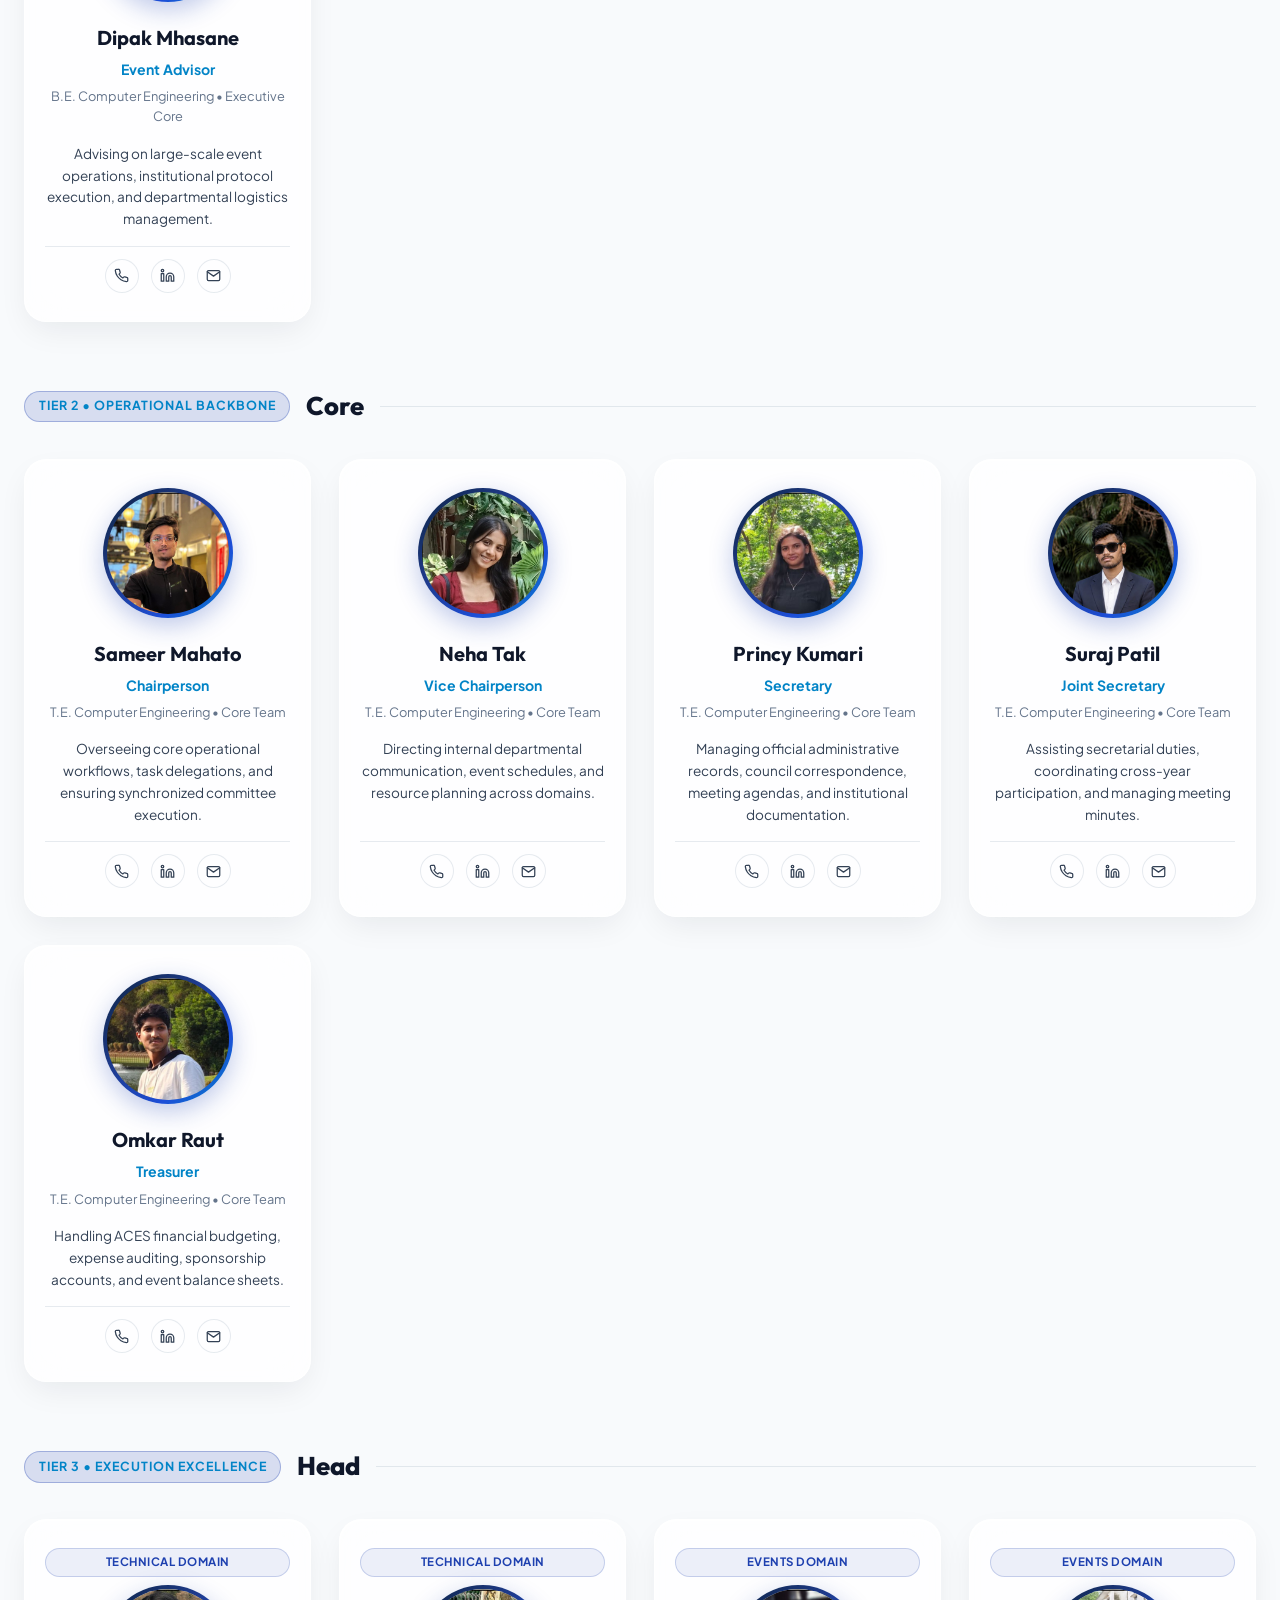
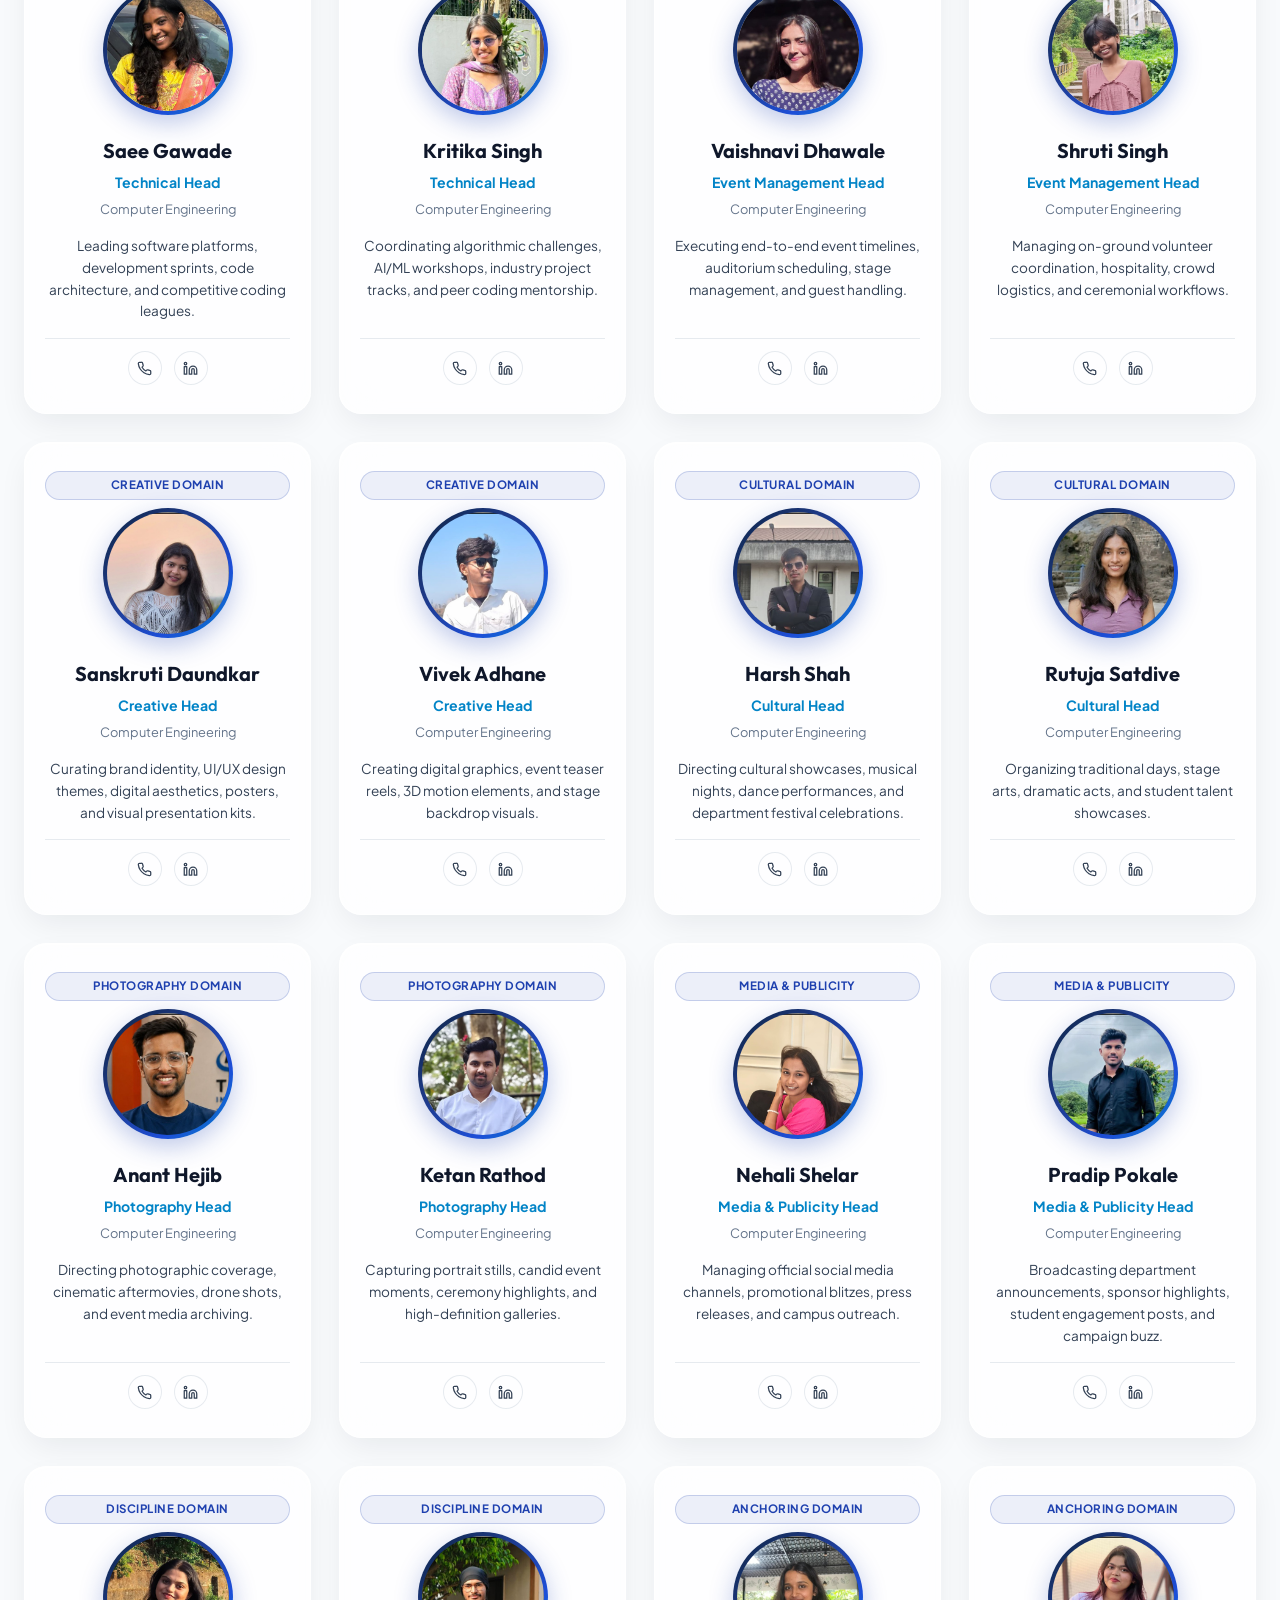
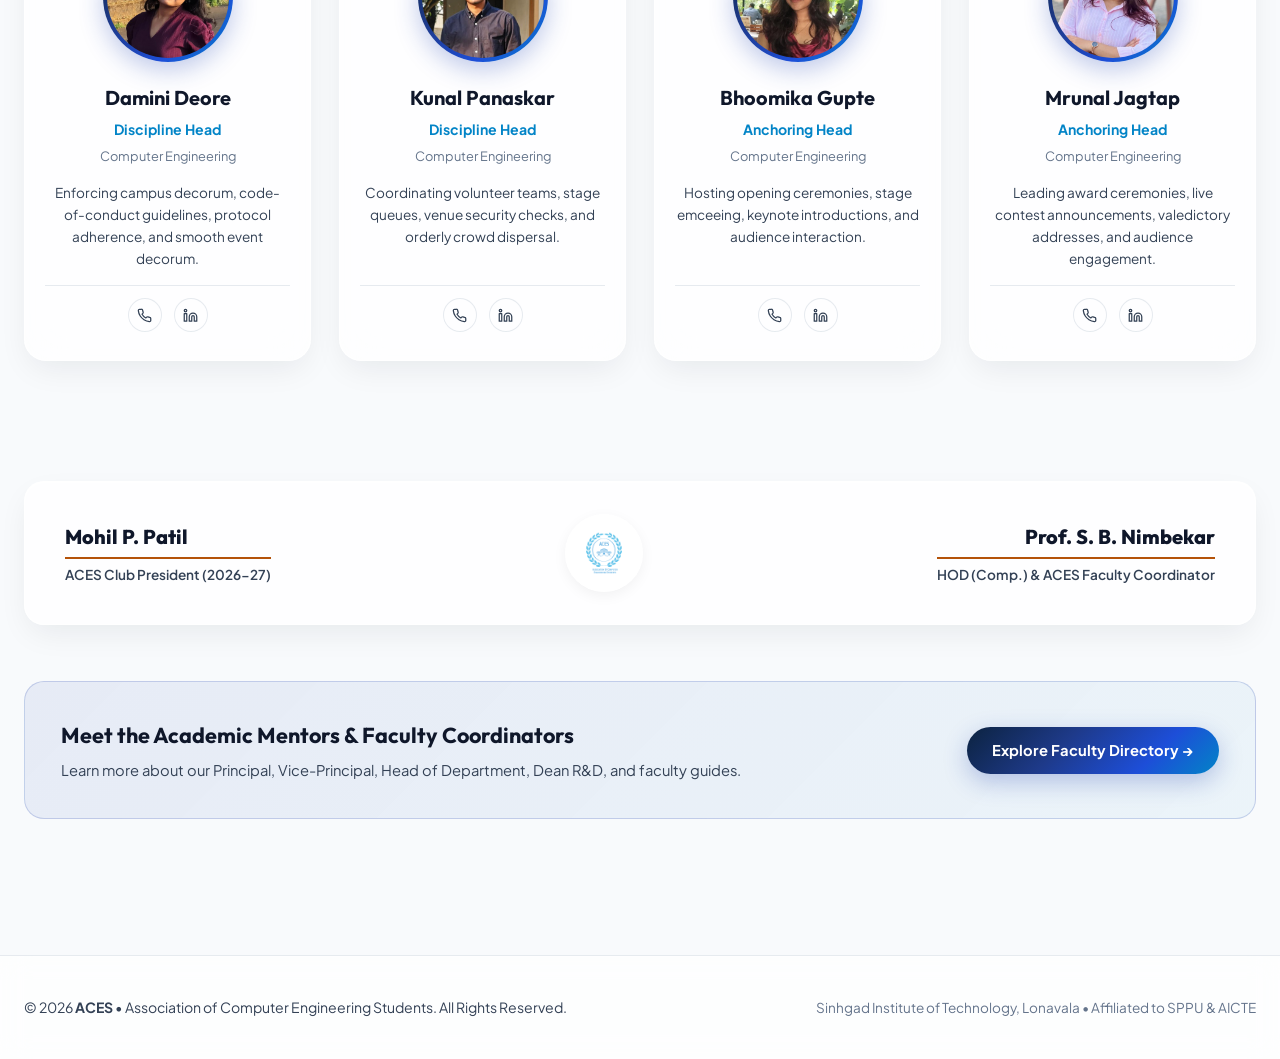
==== commit fd560835: "Update letterhead ribbon: DEPARTMENT OF COMPUTER ENGINEERING with pill badge Powered by ACES • SIT L" ====
--- a/council.html
+++ b/council.html
@@ -73,8 +73,8 @@
 
       <!-- Lower Letterhead Ribbon -->
       <div class="letterhead-ribbon">
-        <span class="ribbon-text">Department of Computer Engineering powered by ACES</span>
-        <span class="ribbon-tag">SIT Lonavala &bull; STES</span>
+        <span class="ribbon-text">Department of Computer Engineering</span>
+        <span class="ribbon-tag">Powered by ACES &bull; SIT Lonavala</span>
       </div>
 
     </div>
